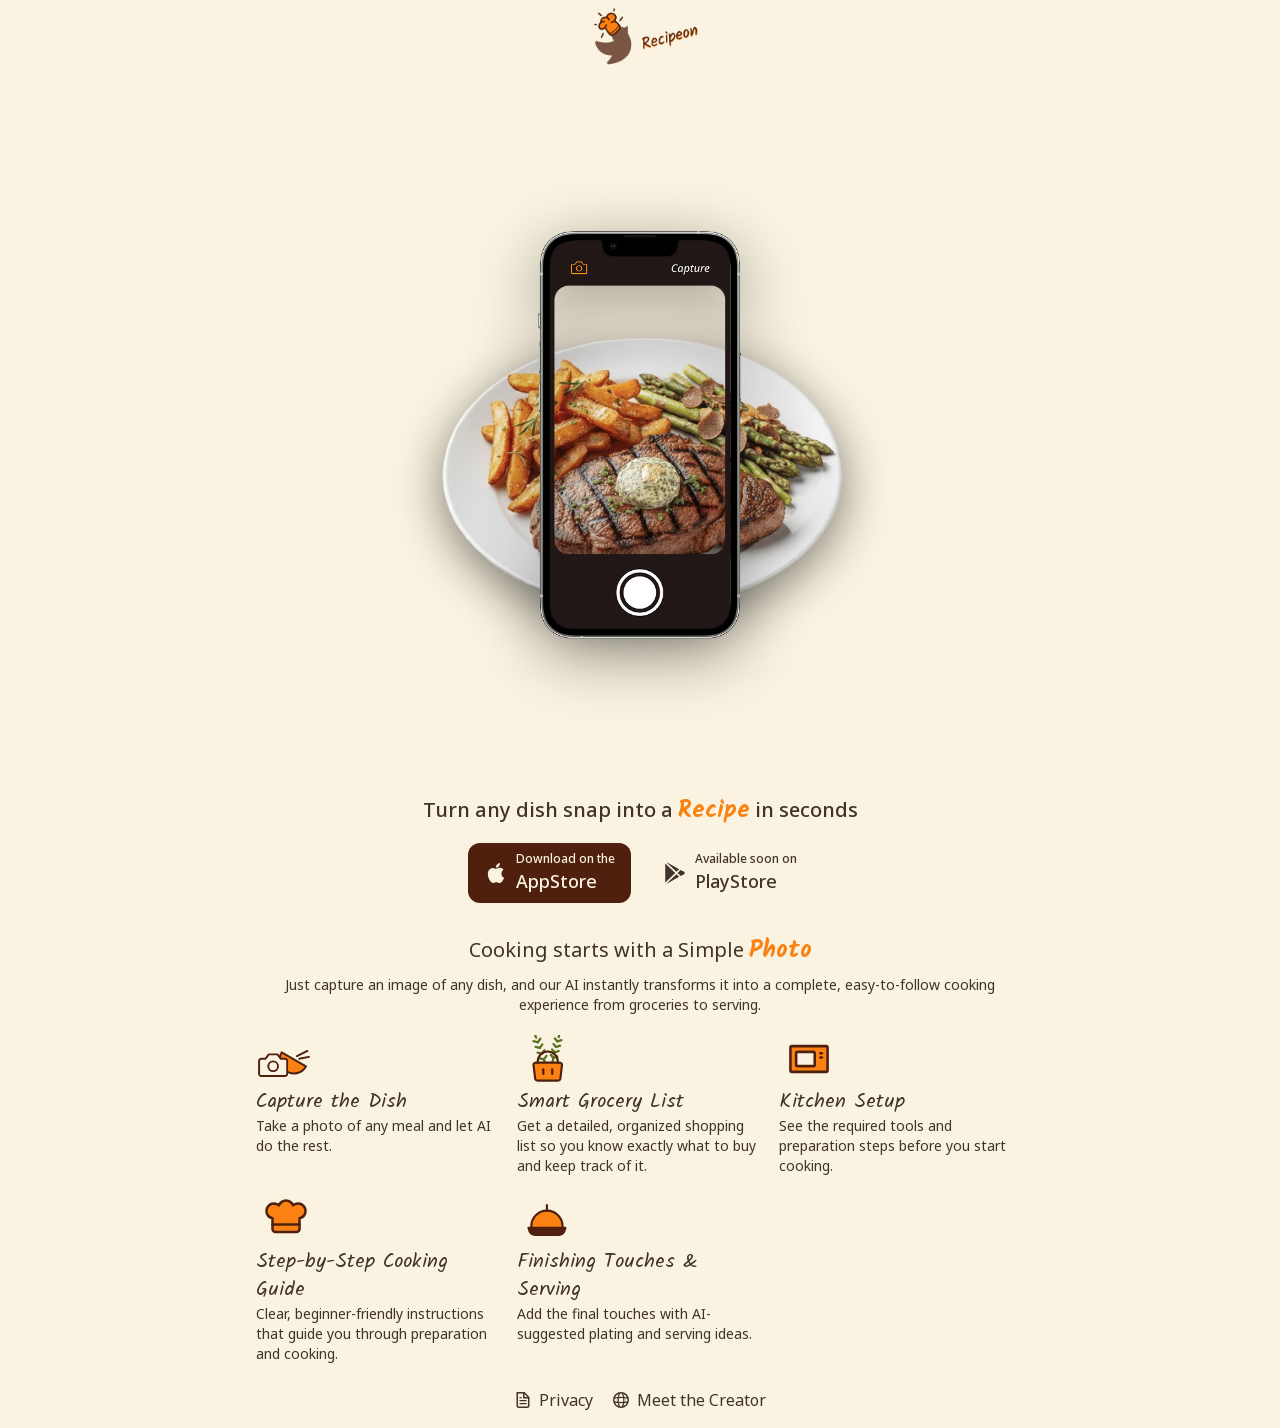
==== index.html @ 3eb9bae9 "base build" ====
<!DOCTYPE html><!--kU7UEc0hv8SmUhs2sI5rR--><html lang="en"><head><meta charSet="utf-8"/><meta name="viewport" content="width=device-width, initial-scale=1"/><link rel="preload" href="/_next/static/media/0fcab32fcfb2da9d-s.p.52f9b6c9.woff2" as="font" crossorigin="" type="font/woff2"/><link rel="preload" href="/_next/static/media/970c428219233a3d-s.p.feb96725.woff2" as="font" crossorigin="" type="font/woff2"/><link rel="preload" href="/_next/static/media/dc6d2a64e9dbf3bc-s.p.4b9eb7a1.woff2" as="font" crossorigin="" type="font/woff2"/><link rel="preload" as="image" href="/dish.png"/><link rel="preload" as="image" href="/iphone-camera-mask.png"/><link rel="stylesheet" href="/_next/static/chunks/1b26d4c869b1d184.css" data-precedence="next"/><link rel="preload" as="script" fetchPriority="low" href="/_next/static/chunks/8b82e90a26500bd4.js"/><script src="/_next/static/chunks/e55dfe44d53dc023.js" async=""></script><script src="/_next/static/chunks/aeaa68aa164e5cad.js" async=""></script><script src="/_next/static/chunks/turbopack-5fa40a3d3fc1ce3f.js" async=""></script><script src="/_next/static/chunks/9a04c90e4db7f0f3.js" async=""></script><script src="/_next/static/chunks/791db80c22f92579.js" async=""></script><meta name="next-size-adjust" content=""/><title>Recipeon</title><meta name="description" content="Turn any dish snap into a Recipe in seconds"/><link rel="icon" href="/favicon.ico?favicon.5d2766f2.ico" sizes="48x48" type="image/x-icon"/><script src="/_next/static/chunks/a6dad97d9634a72d.js" noModule=""></script></head><body class="noto_sans_1e53c0fe-module__L9fj5a__variable kalam_8b2fcfcd-module__Y-NMuG__variable antialiased"><div hidden=""><!--$--><!--/$--></div><div class="font-sans"><main class="page-container"><div class="flex justify-center"><a href="/" class="black  bg-[url(&#x27;/logo-light.png&#x27;)] dark:bg-[url(&#x27;/logo-dark.png&#x27;)]  bg-contain bg-no-repeat bg-center decoration-0  w-[199px] h-[125px] md:w-[120px] md:h-[75px] no-underline text-inherit hover:no-underline focus:outline-none"></a></div><div style="width:100%;height:80vh;display:flex;justify-content:center;align-items:center;overflow:hidden;position:relative"><div style="position:relative;width:100%;height:100%;max-width:800px"><div style="position:absolute;inset:0;display:flex;align-items:center;justify-content:center;transform:translateX(0px) translateY(0px);will-change:transform"><img src="/dish.png" alt="Dish" style="width:clamp(260px, 55%, 460px);object-fit:contain;user-select:none;pointer-events:none;filter:drop-shadow(0 12px 24px rgba(0,0,0,0.5))"/></div><div style="position:absolute;inset:0;display:flex;align-items:center;justify-content:center;transform:translateX(0px)
              translateY(0px)
              rotateX(0deg)
              rotateY(0deg);perspective:900px;will-change:transform"><img src="/iphone-camera-mask.png" alt="Phone" style="width:clamp(200px, 28%, 240px);object-fit:contain;user-select:none;pointer-events:none;filter:drop-shadow(0 16px 32px rgba(0,0,0,0.4))"/></div></div></div><div class="flex justify-center text-xl font-medium text-center"><span>Turn any dish snap into a<!-- --> <span class="text-orange font-kalam text-2xl font-semibold">Recipe</span> <!-- -->in seconds</span></div><div class="flex justify-center gap-4 py-4"><a href="https://apps.apple.com/us/app/id6758583650" target="_blank" class="btn-app rounded-xl flex items-center gap-2 px-4 py-2 decoration-0"><svg xmlns="http://www.w3.org/2000/svg" fill="currentColor" width="24px" height="24px" viewBox="0 0 24 24"><path d="M18.71 19.5C17.88 20.74 17 21.95 15.66 21.97C14.32 22 13.89 21.18 12.37 21.18C10.84 21.18 10.37 21.95 9.09997 22C7.78997 22.05 6.79997 20.68 5.95997 19.47C4.24997 17 2.93997 12.45 4.69997 9.39C5.56997 7.87 7.12997 6.91 8.81997 6.88C10.1 6.86 11.32 7.75 12.11 7.75C12.89 7.75 14.37 6.68 15.92 6.84C16.57 6.87 18.39 7.1 19.56 8.82C19.47 8.88 17.39 10.1 17.41 12.63C17.44 15.65 20.06 16.66 20.09 16.67C20.06 16.74 19.67 18.11 18.71 19.5ZM13 3.5C13.73 2.67 14.94 2.04 15.94 2C16.07 3.17 15.6 4.35 14.9 5.19C14.21 6.04 13.07 6.7 11.95 6.61C11.8 5.46 12.36 4.26 13 3.5Z"></path></svg><div><div class="text-xs font-medium">Download on the</div><div class="text-lg font-medium">AppStore</div></div></a><div class="rounded-xl flex items-center gap-2 px-4 py-2"><svg xmlns="http://www.w3.org/2000/svg" fill="currentColor" width="24px" height="24px" viewBox="0 0 24 24" version="1.1"><g id="surface1"><path d="M 2.25 2.789062 L 2.25 21.210938 C 2.25 21.292969 2.300781 21.367188 2.375 21.398438 C 2.449219 21.429688 2.539062 21.410156 2.59375 21.355469 L 12.1875 12 L 2.59375 2.644531 C 2.539062 2.585938 2.449219 2.570312 2.375 2.601562 C 2.300781 2.632812 2.25 2.707031 2.25 2.789062 Z M 2.25 2.789062 "></path><path d="M 16.210938 8.15625 L 4.183594 1.53125 L 4.175781 1.527344 C 3.96875 1.414062 3.769531 1.695312 3.941406 1.855469 L 13.367188 10.871094 Z M 16.210938 8.15625 "></path><path d="M 3.941406 22.144531 C 3.769531 22.304688 3.96875 22.585938 4.175781 22.472656 L 4.183594 22.46875 L 16.210938 15.84375 L 13.367188 13.128906 Z M 3.941406 22.144531 "></path><path d="M 21.066406 10.828125 L 17.707031 8.976562 L 14.546875 12 L 17.707031 15.019531 L 21.066406 13.171875 C 21.976562 12.667969 21.976562 11.332031 21.066406 10.828125 Z M 21.066406 10.828125 "></path></g></svg><div><div class="text-xs font-medium">Available soon on</div><div class="text-lg font-medium">PlayStore</div></div></div></div><div class="py-4 text-center"><div class="text-xl pb-2">Cooking starts with a Simple<!-- --> <span class="text-orange font-kalam text-2xl font-semibold">Photo</span></div><div class="text-sm">Just capture an image of any dish, and our AI instantly transforms it into a complete, easy-to-follow cooking experience from groceries to serving.</div></div><div class="grid grid-cols-1 md:grid-cols-3 gap-4"><div><div style="height:56.6px;min-width:60px" class="w-fit flex justify-center items-center rounded"><svg width="56.6" height="77" viewBox="0 0 231 170" fill="none" xmlns="http://www.w3.org/2000/svg"><g clip-path="url(#clip0_2645_85)"><path d="M117.563 134.16C130.747 141.772 146.416 143.835 161.121 139.895C175.827 135.954 188.365 126.334 195.977 113.149L96.5518 55.7461C88.9396 68.9307 86.8769 84.5991 90.8172 99.3046C92.7682 106.586 96.1343 113.412 100.723 119.392C105.312 125.373 111.034 130.391 117.563 134.16V134.16Z" fill="#FA8112" stroke="#4F200D" stroke-width="8" stroke-linecap="round" stroke-linejoin="round"></path><path d="M158.92 71.3577L201.734 50.1883" stroke="#4F200D" stroke-width="8" stroke-linecap="round" stroke-linejoin="round"></path><path d="M168.184 81.8075L208.199 74.3179" stroke="#4F200D" stroke-width="8" stroke-linecap="round" stroke-linejoin="round"></path></g><g clip-path="url(#clip1_2645_85)"><path d="M119.222 90.521C119.222 88.1789 118.292 85.9326 116.635 84.2764C114.979 82.6202 112.733 81.6898 110.391 81.6898H92.7284L79.4815 64.0273H44.1566L30.9097 81.6898H13.2472C10.9051 81.6898 8.6588 82.6202 7.00262 84.2764C5.34645 85.9326 4.41602 88.1789 4.41602 90.521V143.508C4.41602 145.851 5.34645 148.097 7.00262 149.753C8.6588 151.409 10.9051 152.34 13.2472 152.34H110.391C112.733 152.34 114.979 151.409 116.635 149.753C118.292 148.097 119.222 145.851 119.222 143.508V90.521Z" fill="#FAF3E1" stroke="#4F200D" stroke-width="8" stroke-linecap="round" stroke-linejoin="round"></path><path d="M61.8195 132.471C72.7935 132.471 81.6898 123.575 81.6898 112.601C81.6898 101.627 72.7935 92.7305 61.8195 92.7305C50.8454 92.7305 41.9492 101.627 41.9492 112.601C41.9492 123.575 50.8454 132.471 61.8195 132.471Z" stroke="#4F200D" stroke-width="8" stroke-linecap="round" stroke-linejoin="round"></path></g><defs><clipPath id="clip0_2645_85"><rect width="123.637" height="123.637" fill="white" transform="translate(123.637) rotate(30)"></rect></clipPath><clipPath id="clip1_2645_85"><rect width="123.637" height="123.637" fill="white" transform="translate(0 46.3633)"></rect></clipPath></defs></svg></div><div class="text-xl font-kalam font-medium">Capture the Dish</div><div class="text-sm">Take a photo of any meal and let AI do the rest.</div></div><div><div style="height:56.6px;min-width:60px" class="w-fit flex justify-center items-center rounded"><svg width="48" height="48" viewBox="0 0 180 180" fill="none" xmlns="http://www.w3.org/2000/svg"><g clip-path="url(#clip0_2645_96)"><path d="M78.2949 91.1797L85.9161 112.501" stroke="#597220" stroke-width="8.5" stroke-linecap="round" stroke-linejoin="round"></path><path d="M46.0879 1.54297L49.1727 10.0715" stroke="#597220" stroke-width="8.5" stroke-linecap="round" stroke-linejoin="round"></path><path d="M78.2858 91.1826L62.4082 87.2812" stroke="#597220" stroke-width="8.5" stroke-linecap="round" stroke-linejoin="round"></path><path d="M78.2949 91.1791L88.0029 78.0234" stroke="#597220" stroke-width="8.5" stroke-linecap="round" stroke-linejoin="round"></path><path d="M70.5787 69.8593L54.7012 65.8672" stroke="#597220" stroke-width="8.5" stroke-linecap="round" stroke-linejoin="round"></path><path d="M70.5879 69.8627L80.3866 56.707" stroke="#597220" stroke-width="8.5" stroke-linecap="round" stroke-linejoin="round"></path><path d="M62.9606 48.4482L47.083 44.5469" stroke="#597220" stroke-width="8.5" stroke-linecap="round" stroke-linejoin="round"></path><path d="M62.957 48.4556L72.665 35.3906" stroke="#597220" stroke-width="8.5" stroke-linecap="round" stroke-linejoin="round"></path><path d="M55.2535 27.124L39.376 23.2227" stroke="#597220" stroke-width="8.5" stroke-linecap="round" stroke-linejoin="round"></path><path d="M55.25 27.1283L65.0487 13.9727" stroke="#597220" stroke-width="8.5" stroke-linecap="round" stroke-linejoin="round"></path><path d="M114.419 85.7422L109.338 106.156" stroke="#597220" stroke-width="8.5" stroke-linecap="round" stroke-linejoin="round"></path><path d="M135.643 0L133.646 8.1656" stroke="#597220" stroke-width="8.5" stroke-linecap="round" stroke-linejoin="round"></path><path d="M114.41 85.7387L104.157 74.4883" stroke="#597220" stroke-width="8.5" stroke-linecap="round" stroke-linejoin="round"></path><path d="M114.417 85.7371L128.661 80.6562" stroke="#597220" stroke-width="8.5" stroke-linecap="round" stroke-linejoin="round"></path><path d="M119.411 65.3207L109.249 54.0703" stroke="#597220" stroke-width="8.5" stroke-linecap="round" stroke-linejoin="round"></path><path d="M119.394 65.3239L133.729 60.1523" stroke="#597220" stroke-width="8.5" stroke-linecap="round" stroke-linejoin="round"></path><path d="M124.476 44.9105L114.314 33.6602" stroke="#597220" stroke-width="8.5" stroke-linecap="round" stroke-linejoin="round"></path><path d="M124.484 44.9059L138.82 39.7344" stroke="#597220" stroke-width="8.5" stroke-linecap="round" stroke-linejoin="round"></path><path d="M129.555 24.4965L119.394 13.2461" stroke="#597220" stroke-width="8.5" stroke-linecap="round" stroke-linejoin="round"></path><path d="M129.576 24.4958L143.911 19.3242" stroke="#597220" stroke-width="8.5" stroke-linecap="round" stroke-linejoin="round"></path><path d="M146.188 113.235C146.331 112.064 146.226 110.875 145.879 109.748C145.532 108.62 144.951 107.577 144.174 106.689C143.387 105.794 142.419 105.077 141.334 104.585C140.249 104.093 139.071 103.837 137.879 103.836H47.7456C46.554 103.837 45.3764 104.093 44.2911 104.585C43.2059 105.077 42.2378 105.794 41.4513 106.689C40.6742 107.577 40.0932 108.62 39.7461 109.748C39.3991 110.875 39.2938 112.064 39.4372 113.235L45.7314 163.589C45.9788 165.636 46.9711 167.521 48.519 168.883C50.0668 170.245 52.062 170.989 54.1238 170.975H131.669C133.731 170.989 135.726 170.245 137.274 168.883C138.822 167.521 139.814 165.636 140.061 163.589L146.188 113.235Z" fill="#FA8112" stroke="#4F200D" stroke-width="8" stroke-linecap="round" stroke-linejoin="round"></path><path d="M55.041 103.837V99.6405C55.041 89.6244 59.0199 80.0186 66.1023 72.9362C73.1847 65.8538 82.7905 61.875 92.8066 61.875C102.823 61.875 112.428 65.8538 119.511 72.9362C126.593 80.0186 130.572 89.6244 130.572 99.6405V103.837" stroke="#4F200D" stroke-width="8" stroke-linecap="round" stroke-linejoin="round"></path><path d="M76.0293 129.016V145.8" stroke="#4F200D" stroke-width="8.5" stroke-linecap="round" stroke-linejoin="round"></path><path d="M109.595 129.016V145.8" stroke="#4F200D" stroke-width="8.5" stroke-linecap="round" stroke-linejoin="round"></path></g><defs><clipPath id="clip0_2645_96"><rect width="180" height="180" fill="white"></rect></clipPath></defs></svg></div><div class="text-xl font-kalam font-medium">Smart Grocery List</div><div class="text-sm">Get a detailed, organized shopping list so you know exactly what to buy and keep track of it.</div></div><div><div style="height:56.6px;min-width:60px" class="w-fit flex justify-center items-center rounded"><svg width="40" height="40" viewBox="0 0 125 125" fill="none" xmlns="http://www.w3.org/2000/svg"><g clip-path="url(#clip0_2645_126)"><path d="M116.071 22.3203H8.92815C6.4626 22.3203 4.46387 24.319 4.46387 26.7846V98.2132C4.46387 100.679 6.4626 102.677 8.92815 102.677H116.071C118.537 102.677 120.535 100.679 120.535 98.2132V26.7846C120.535 24.319 118.537 22.3203 116.071 22.3203Z" fill="#FA8112" stroke="#4F200D" stroke-width="8" stroke-linecap="round" stroke-linejoin="round"></path><path d="M75.8927 40.1797H26.7856C24.32 40.1797 22.3213 42.1784 22.3213 44.644V80.3583C22.3213 82.8238 24.32 84.8225 26.7856 84.8225H75.8927C78.3583 84.8225 80.357 82.8238 80.357 80.3583V44.644C80.357 42.1784 78.3583 40.1797 75.8927 40.1797Z" fill="#FAF3E1" stroke="#4F200D" stroke-width="8" stroke-linecap="round" stroke-linejoin="round"></path><path d="M98.2139 44.6445H102.678" stroke="#4F200D" stroke-width="8" stroke-linecap="round" stroke-linejoin="round"></path><path d="M98.2139 58.0352H102.678" stroke="#4F200D" stroke-width="8" stroke-linecap="round" stroke-linejoin="round"></path></g><defs><clipPath id="clip0_2645_126"><rect width="125" height="125" fill="white"></rect></clipPath></defs></svg></div><div class="text-xl font-kalam font-medium">Kitchen Setup</div><div class="text-sm">See the required tools and preparation steps before you start cooking.</div></div><div><div style="height:56.6px;min-width:60px" class="w-fit flex justify-center items-center rounded"><svg width="42" height="42" viewBox="0 0 132 132" fill="none" xmlns="http://www.w3.org/2000/svg"><path d="M126.626 32.0583C125.667 28.1042 123.697 24.4671 120.909 21.5038C118.12 18.5404 114.61 16.3525 110.722 15.1546C106.833 13.9567 102.7 13.7899 98.728 14.6706C94.7557 15.5513 91.0805 17.4493 88.0627 20.1783C86.4155 15.6499 83.4147 11.738 79.4677 8.97366C75.5206 6.20936 70.8186 4.72656 65.9998 4.72656C61.1811 4.72656 56.4791 6.20936 52.532 8.97366C48.585 11.738 45.5842 15.6499 43.937 20.1783C40.9192 17.4493 37.244 15.5513 33.2717 14.6706C29.2994 13.7899 25.1664 13.9567 21.278 15.1546C17.3896 16.3525 13.8792 18.5404 11.0912 21.5038C8.30308 24.4671 6.33302 28.1042 5.37413 32.0583C4.62497 35.1441 4.50445 38.349 5.01976 41.4823C5.53506 44.6155 6.67565 47.6131 8.37358 50.2964C10.0715 52.9796 12.2921 55.2938 14.903 57.1009C17.514 58.9081 20.4619 60.1714 23.5713 60.8155V94.2869C23.5713 96.7875 24.5646 99.1857 26.3328 100.954C28.101 102.722 30.4992 103.715 32.9998 103.715H98.9998C101.5 103.715 103.899 102.722 105.667 100.954C107.435 99.1857 108.428 96.7875 108.428 94.2869V60.8155C111.538 60.1714 114.486 58.9081 117.097 57.1009C119.708 55.2938 121.928 52.9796 123.626 50.2964C125.324 47.6131 126.465 44.6155 126.98 41.4823C127.495 38.349 127.375 35.1441 126.626 32.0583V32.0583Z" fill="#FA8112" stroke="#4F200D" stroke-width="8" stroke-linecap="round" stroke-linejoin="round"></path><path d="M23.5713 80.1445H108.428" stroke="#4F200D" stroke-width="8" stroke-linecap="round" stroke-linejoin="round"></path></svg></div><div class="text-xl font-kalam font-medium">Step-by-Step Cooking Guide</div><div class="text-sm">Clear, beginner-friendly instructions that guide you through preparation and cooking.</div></div><div><div style="height:56.6px;min-width:60px" class="w-fit flex justify-center items-center rounded"><svg width="40" height="40" viewBox="0 0 150 150" fill="none" xmlns="http://www.w3.org/2000/svg"><path d="M133.472 104.11V98.7712C133.472 83.1955 127.285 68.2578 116.271 57.2441C105.257 46.2304 90.3196 40.043 74.7439 40.043C59.1682 40.043 44.2304 46.2304 33.2167 57.2441C22.2031 68.2578 16.0156 83.1955 16.0156 98.7712V104.11" fill="#FA8112"></path><path d="M133.472 104.11V98.7712C133.472 83.1955 127.285 68.2578 116.271 57.2441C105.257 46.2304 90.3196 40.043 74.7439 40.043C59.1682 40.043 44.2304 46.2304 33.2167 57.2441C22.2031 68.2578 16.0156 83.1955 16.0156 98.7712V104.11" stroke="#4F200D" stroke-width="8" stroke-linecap="round" stroke-linejoin="round"></path><path d="M144.15 104.109H5.33789L8.75481 115.535C10.0678 119.951 12.7737 123.824 16.4686 126.576C20.1635 129.328 24.6492 130.811 29.2563 130.804H120.232C124.839 130.811 129.325 129.328 133.019 126.576C136.714 123.824 139.42 119.951 140.733 115.535L144.15 104.109Z" fill="#4F200D" stroke="#4F200D" stroke-width="8" stroke-linecap="round" stroke-linejoin="round"></path><path d="M74.7441 40.0432V18.6875" stroke="#4F200D" stroke-width="8" stroke-linecap="round" stroke-linejoin="round"></path></svg></div><div class="text-xl font-kalam font-medium">Finishing Touches &amp; Serving</div><div class="text-sm">Add the final touches with AI-suggested plating and serving ideas.</div></div></div><div class="flex justify-center gap-4 md:gap-5 pt-6 pb-4"><a class="flex items-center gap-2 hover:underline hover:underline-offset-4" href="/privacy" rel="noopener noreferrer"><svg xmlns="http://www.w3.org/2000/svg" fill="currentColor" width="16" height="16" viewBox="0 0 16 16"><path d="M14.5 13.5V5.41a1 1 0 0 0-.3-.7L9.8.29A1 1 0 0 0 9.08 0H1.5v13.5A2.5 2.5 0 0 0 4 16h8a2.5 2.5 0 0 0 2.5-2.5m-1.5 0v-7H8v-5H3v12a1 1 0 0 0 1 1h8a1 1 0 0 0 1-1M9.5 5V2.12L12.38 5zM5.13 5h-.62v1.25h2.12V5zm-.62 3h7.12v1.25H4.5zm.62 3h-.62v1.25h7.12V11z" clip-rule="evenodd" fill="currentColor" fill-rule="evenodd"></path></svg>Privacy</a><a class="flex items-center gap-2 hover:underline hover:underline-offset-4" href="https://raslan1994.github.io/" target="_blank" rel="noopener noreferrer"><svg xmlns="http://www.w3.org/2000/svg" width="16" height="16" fill="currentColor" viewBox="0 0 16 16"><g clip-path="url(#a)"><path fill-rule="evenodd" clip-rule="evenodd" d="M10.27 14.1a6.5 6.5 0 0 0 3.67-3.45q-1.24.21-2.7.34-.31 1.83-.97 3.1M8 16A8 8 0 1 0 8 0a8 8 0 0 0 0 16m.48-1.52a7 7 0 0 1-.96 0H7.5a4 4 0 0 1-.84-1.32q-.38-.89-.63-2.08a40 40 0 0 0 3.92 0q-.25 1.2-.63 2.08a4 4 0 0 1-.84 1.31zm2.94-4.76q1.66-.15 2.95-.43a7 7 0 0 0 0-2.58q-1.3-.27-2.95-.43a18 18 0 0 1 0 3.44m-1.27-3.54a17 17 0 0 1 0 3.64 39 39 0 0 1-4.3 0 17 17 0 0 1 0-3.64 39 39 0 0 1 4.3 0m1.1-1.17q1.45.13 2.69.34a6.5 6.5 0 0 0-3.67-3.44q.65 1.26.98 3.1M8.48 1.5l.01.02q.41.37.84 1.31.38.89.63 2.08a40 40 0 0 0-3.92 0q.25-1.2.63-2.08a4 4 0 0 1 .85-1.32 7 7 0 0 1 .96 0m-2.75.4a6.5 6.5 0 0 0-3.67 3.44 29 29 0 0 1 2.7-.34q.31-1.83.97-3.1M4.58 6.28q-1.66.16-2.95.43a7 7 0 0 0 0 2.58q1.3.27 2.95.43a18 18 0 0 1 0-3.44m.17 4.71q-1.45-.12-2.69-.34a6.5 6.5 0 0 0 3.67 3.44q-.65-1.27-.98-3.1" fill="currentColor"></path></g><defs><clipPath id="a"><path fill="currentColor" d="M0 0h16v16H0z"></path></clipPath></defs></svg>Meet the Creator</a></div></main></div><!--$--><!--/$--><script src="/_next/static/chunks/8b82e90a26500bd4.js" id="_R_" async=""></script><script>(self.__next_f=self.__next_f||[]).push([0])</script><script>self.__next_f.push([1,"1:\"$Sreact.fragment\"\n2:I[60326,[\"/_next/static/chunks/9a04c90e4db7f0f3.js\"],\"default\"]\n3:I[57573,[\"/_next/static/chunks/9a04c90e4db7f0f3.js\"],\"default\"]\n4:I[87180,[\"/_next/static/chunks/791db80c22f92579.js\"],\"default\"]\nf:I[41384,[],\"default\"]\n:HL[\"/_next/static/chunks/1b26d4c869b1d184.css\",\"style\"]\n:HL[\"/_next/static/media/0fcab32fcfb2da9d-s.p.52f9b6c9.woff2\",\"font\",{\"crossOrigin\":\"\",\"type\":\"font/woff2\"}]\n:HL[\"/_next/static/media/970c428219233a3d-s.p.feb96725.woff2\",\"font\",{\"crossOrigin\":\"\",\"type\":\"font/woff2\"}]\n:HL[\"/_next/static/media/dc6d2a64e9dbf3bc-s.p.4b9eb7a1.woff2\",\"font\",{\"crossOrigin\":\"\",\"type\":\"font/woff2\"}]\n"])</script><script>self.__next_f.push([1,"0:{\"P\":null,\"b\":\"kU7UEc0hv8SmUhs2sI5rR\",\"c\":[\"\",\"\"],\"q\":\"\",\"i\":false,\"f\":[[[\"\",{\"children\":[\"__PAGE__\",{}]},\"$undefined\",\"$undefined\",true],[[\"$\",\"$1\",\"c\",{\"children\":[[[\"$\",\"link\",\"0\",{\"rel\":\"stylesheet\",\"href\":\"/_next/static/chunks/1b26d4c869b1d184.css\",\"precedence\":\"next\",\"crossOrigin\":\"$undefined\",\"nonce\":\"$undefined\"}]],[\"$\",\"html\",null,{\"lang\":\"en\",\"children\":[\"$\",\"body\",null,{\"className\":\"noto_sans_1e53c0fe-module__L9fj5a__variable kalam_8b2fcfcd-module__Y-NMuG__variable antialiased\",\"children\":[\"$\",\"$L2\",null,{\"parallelRouterKey\":\"children\",\"error\":\"$undefined\",\"errorStyles\":\"$undefined\",\"errorScripts\":\"$undefined\",\"template\":[\"$\",\"$L3\",null,{}],\"templateStyles\":\"$undefined\",\"templateScripts\":\"$undefined\",\"notFound\":[[[\"$\",\"title\",null,{\"children\":\"404: This page could not be found.\"}],[\"$\",\"div\",null,{\"style\":{\"fontFamily\":\"system-ui,\\\"Segoe UI\\\",Roboto,Helvetica,Arial,sans-serif,\\\"Apple Color Emoji\\\",\\\"Segoe UI Emoji\\\"\",\"height\":\"100vh\",\"textAlign\":\"center\",\"display\":\"flex\",\"flexDirection\":\"column\",\"alignItems\":\"center\",\"justifyContent\":\"center\"},\"children\":[\"$\",\"div\",null,{\"children\":[[\"$\",\"style\",null,{\"dangerouslySetInnerHTML\":{\"__html\":\"body{color:#000;background:#fff;margin:0}.next-error-h1{border-right:1px solid rgba(0,0,0,.3)}@media (prefers-color-scheme:dark){body{color:#fff;background:#000}.next-error-h1{border-right:1px solid rgba(255,255,255,.3)}}\"}}],[\"$\",\"h1\",null,{\"className\":\"next-error-h1\",\"style\":{\"display\":\"inline-block\",\"margin\":\"0 20px 0 0\",\"padding\":\"0 23px 0 0\",\"fontSize\":24,\"fontWeight\":500,\"verticalAlign\":\"top\",\"lineHeight\":\"49px\"},\"children\":404}],[\"$\",\"div\",null,{\"style\":{\"display\":\"inline-block\"},\"children\":[\"$\",\"h2\",null,{\"style\":{\"fontSize\":14,\"fontWeight\":400,\"lineHeight\":\"49px\",\"margin\":0},\"children\":\"This page could not be found.\"}]}]]}]}]],[]],\"forbidden\":\"$undefined\",\"unauthorized\":\"$undefined\"}]}]}]]}],{\"children\":[[\"$\",\"$1\",\"c\",{\"children\":[[\"$\",\"div\",null,{\"className\":\"font-sans\",\"children\":[\"$\",\"main\",null,{\"className\":\"page-container\",\"children\":[[\"$\",\"div\",null,{\"className\":\"flex justify-center\",\"children\":[\"$\",\"a\",null,{\"href\":\"/\",\"className\":\"black  bg-[url('/logo-light.png')] dark:bg-[url('/logo-dark.png')]  bg-contain bg-no-repeat bg-center decoration-0  w-[199px] h-[125px] md:w-[120px] md:h-[75px] no-underline text-inherit hover:no-underline focus:outline-none\"}]}],[\"$\",\"$L4\",null,{}],[\"$\",\"div\",null,{\"className\":\"flex justify-center text-xl font-medium text-center\",\"children\":[\"$\",\"span\",null,{\"children\":[\"Turn any dish snap into a\",\" \",[\"$\",\"span\",null,{\"className\":\"text-orange font-kalam text-2xl font-semibold\",\"children\":\"Recipe\"}],\" \",\"in seconds\"]}]}],[\"$\",\"div\",null,{\"className\":\"flex justify-center gap-4 py-4\",\"children\":[[\"$\",\"a\",null,{\"href\":\"https://apps.apple.com/us/app/id6758583650\",\"target\":\"_blank\",\"className\":\"btn-app rounded-xl flex items-center gap-2 px-4 py-2 decoration-0\",\"children\":[[\"$\",\"svg\",null,{\"xmlns\":\"http://www.w3.org/2000/svg\",\"fill\":\"currentColor\",\"width\":\"24px\",\"height\":\"24px\",\"viewBox\":\"0 0 24 24\",\"children\":[\"$\",\"path\",null,{\"d\":\"M18.71 19.5C17.88 20.74 17 21.95 15.66 21.97C14.32 22 13.89 21.18 12.37 21.18C10.84 21.18 10.37 21.95 9.09997 22C7.78997 22.05 6.79997 20.68 5.95997 19.47C4.24997 17 2.93997 12.45 4.69997 9.39C5.56997 7.87 7.12997 6.91 8.81997 6.88C10.1 6.86 11.32 7.75 12.11 7.75C12.89 7.75 14.37 6.68 15.92 6.84C16.57 6.87 18.39 7.1 19.56 8.82C19.47 8.88 17.39 10.1 17.41 12.63C17.44 15.65 20.06 16.66 20.09 16.67C20.06 16.74 19.67 18.11 18.71 19.5ZM13 3.5C13.73 2.67 14.94 2.04 15.94 2C16.07 3.17 15.6 4.35 14.9 5.19C14.21 6.04 13.07 6.7 11.95 6.61C11.8 5.46 12.36 4.26 13 3.5Z\"}]}],[\"$\",\"div\",null,{\"children\":[[\"$\",\"div\",null,{\"className\":\"text-xs font-medium\",\"children\":\"Download on the\"}],[\"$\",\"div\",null,{\"className\":\"text-lg font-medium\",\"children\":\"AppStore\"}]]}]]}],[\"$\",\"div\",null,{\"className\":\"rounded-xl flex items-center gap-2 px-4 py-2\",\"children\":[[\"$\",\"svg\",null,{\"xmlns\":\"http://www.w3.org/2000/svg\",\"fill\":\"currentColor\",\"width\":\"24px\",\"height\":\"24px\",\"viewBox\":\"0 0 24 24\",\"version\":\"1.1\",\"children\":[\"$\",\"g\",null,{\"id\":\"surface1\",\"children\":[[\"$\",\"path\",null,{\"d\":\"M 2.25 2.789062 L 2.25 21.210938 C 2.25 21.292969 2.300781 21.367188 2.375 21.398438 C 2.449219 21.429688 2.539062 21.410156 2.59375 21.355469 L 12.1875 12 L 2.59375 2.644531 C 2.539062 2.585938 2.449219 2.570312 2.375 2.601562 C 2.300781 2.632812 2.25 2.707031 2.25 2.789062 Z M 2.25 2.789062 \"}],\"$L5\",\"$L6\",\"$L7\"]}]}],\"$L8\"]}]]}],\"$L9\",\"$La\",\"$Lb\"]}]}],[\"$Lc\"],\"$Ld\"]}],{},null,false,false]},null,false,false],\"$Le\",false]],\"m\":\"$undefined\",\"G\":[\"$f\",[]],\"S\":true}\n"])</script><script>self.__next_f.push([1,"26:I[11157,[\"/_next/static/chunks/9a04c90e4db7f0f3.js\"],\"OutletBoundary\"]\n27:\"$Sreact.suspense\"\n29:I[11157,[\"/_next/static/chunks/9a04c90e4db7f0f3.js\"],\"ViewportBoundary\"]\n2b:I[11157,[\"/_next/static/chunks/9a04c90e4db7f0f3.js\"],\"MetadataBoundary\"]\n5:[\"$\",\"path\",null,{\"d\":\"M 16.210938 8.15625 L 4.183594 1.53125 L 4.175781 1.527344 C 3.96875 1.414062 3.769531 1.695312 3.941406 1.855469 L 13.367188 10.871094 Z M 16.210938 8.15625 \"}]\n6:[\"$\",\"path\",null,{\"d\":\"M 3.941406 22.144531 C 3.769531 22.304688 3.96875 22.585938 4.175781 22.472656 L 4.183594 22.46875 L 16.210938 15.84375 L 13.367188 13.128906 Z M 3.941406 22.144531 \"}]\n7:[\"$\",\"path\",null,{\"d\":\"M 21.066406 10.828125 L 17.707031 8.976562 L 14.546875 12 L 17.707031 15.019531 L 21.066406 13.171875 C 21.976562 12.667969 21.976562 11.332031 21.066406 10.828125 Z M 21.066406 10.828125 \"}]\n8:[\"$\",\"div\",null,{\"children\":[[\"$\",\"div\",null,{\"className\":\"text-xs font-medium\",\"children\":\"Available soon on\"}],[\"$\",\"div\",null,{\"className\":\"text-lg font-medium\",\"children\":\"PlayStore\"}]]}]\n9:[\"$\",\"div\",null,{\"className\":\"py-4 text-center\",\"children\":[[\"$\",\"div\",null,{\"className\":\"text-xl pb-2\",\"children\":[\"Cooking starts with a Simple\",\" \",[\"$\",\"span\",null,{\"className\":\"text-orange font-kalam text-2xl font-semibold\",\"children\":\"Photo\"}]]}],[\"$\",\"div\",null,{\"className\":\"text-sm\",\"children\":\"Just capture an image of any dish, and our AI instantly transforms it into a complete, easy-to-follow cooking experience from groceries to serving.\"}]]}]\n"])</script><script>self.__next_f.push([1,"a:[\"$\",\"div\",null,{\"className\":\"grid grid-cols-1 md:grid-cols-3 gap-4\",\"children\":[[\"$\",\"div\",\"detailed_steps_item_0\",{\"children\":[[\"$\",\"div\",null,{\"style\":{\"height\":56.6,\"minWidth\":60},\"className\":\"w-fit flex justify-center items-center rounded\",\"children\":[\"$\",\"svg\",null,{\"width\":56.6,\"height\":77,\"viewBox\":\"0 0 231 170\",\"fill\":\"none\",\"xmlns\":\"http://www.w3.org/2000/svg\",\"children\":[[\"$\",\"g\",null,{\"clipPath\":\"url(#clip0_2645_85)\",\"children\":[[\"$\",\"path\",null,{\"d\":\"M117.563 134.16C130.747 141.772 146.416 143.835 161.121 139.895C175.827 135.954 188.365 126.334 195.977 113.149L96.5518 55.7461C88.9396 68.9307 86.8769 84.5991 90.8172 99.3046C92.7682 106.586 96.1343 113.412 100.723 119.392C105.312 125.373 111.034 130.391 117.563 134.16V134.16Z\",\"fill\":\"#FA8112\",\"stroke\":\"#4F200D\",\"strokeWidth\":8,\"strokeLinecap\":\"round\",\"strokeLinejoin\":\"round\"}],[\"$\",\"path\",null,{\"d\":\"M158.92 71.3577L201.734 50.1883\",\"stroke\":\"#4F200D\",\"strokeWidth\":8,\"strokeLinecap\":\"round\",\"strokeLinejoin\":\"round\"}],[\"$\",\"path\",null,{\"d\":\"M168.184 81.8075L208.199 74.3179\",\"stroke\":\"#4F200D\",\"strokeWidth\":8,\"strokeLinecap\":\"round\",\"strokeLinejoin\":\"round\"}]]}],[\"$\",\"g\",null,{\"clipPath\":\"url(#clip1_2645_85)\",\"children\":[[\"$\",\"path\",null,{\"d\":\"M119.222 90.521C119.222 88.1789 118.292 85.9326 116.635 84.2764C114.979 82.6202 112.733 81.6898 110.391 81.6898H92.7284L79.4815 64.0273H44.1566L30.9097 81.6898H13.2472C10.9051 81.6898 8.6588 82.6202 7.00262 84.2764C5.34645 85.9326 4.41602 88.1789 4.41602 90.521V143.508C4.41602 145.851 5.34645 148.097 7.00262 149.753C8.6588 151.409 10.9051 152.34 13.2472 152.34H110.391C112.733 152.34 114.979 151.409 116.635 149.753C118.292 148.097 119.222 145.851 119.222 143.508V90.521Z\",\"fill\":\"#FAF3E1\",\"stroke\":\"#4F200D\",\"strokeWidth\":8,\"strokeLinecap\":\"round\",\"strokeLinejoin\":\"round\"}],[\"$\",\"path\",null,{\"d\":\"M61.8195 132.471C72.7935 132.471 81.6898 123.575 81.6898 112.601C81.6898 101.627 72.7935 92.7305 61.8195 92.7305C50.8454 92.7305 41.9492 101.627 41.9492 112.601C41.9492 123.575 50.8454 132.471 61.8195 132.471Z\",\"stroke\":\"#4F200D\",\"strokeWidth\":8,\"strokeLinecap\":\"round\",\"strokeLinejoin\":\"round\"}]]}],[\"$\",\"defs\",null,{\"children\":[[\"$\",\"clipPath\",null,{\"id\":\"clip0_2645_85\",\"children\":[\"$\",\"rect\",null,{\"width\":\"123.637\",\"height\":\"123.637\",\"fill\":\"white\",\"transform\":\"translate(123.637) rotate(30)\"}]}],[\"$\",\"clipPath\",null,{\"id\":\"clip1_2645_85\",\"children\":[\"$\",\"rect\",null,{\"width\":\"123.637\",\"height\":\"123.637\",\"fill\":\"white\",\"transform\":\"translate(0 46.3633)\"}]}]]}]]}]}],[\"$\",\"div\",null,{\"className\":\"text-xl font-kalam font-medium\",\"children\":\"Capture the Dish\"}],[\"$\",\"div\",null,{\"className\":\"text-sm\",\"children\":\"Take a photo of any meal and let AI do the rest.\"}]]}],[\"$\",\"div\",\"detailed_steps_item_1\",{\"children\":[[\"$\",\"div\",null,{\"style\":{\"height\":56.6,\"minWidth\":60},\"className\":\"w-fit flex justify-center items-center rounded\",\"children\":[\"$\",\"svg\",null,{\"width\":48,\"height\":48,\"viewBox\":\"0 0 180 180\",\"fill\":\"none\",\"xmlns\":\"http://www.w3.org/2000/svg\",\"children\":[[\"$\",\"g\",null,{\"clipPath\":\"url(#clip0_2645_96)\",\"children\":[[\"$\",\"path\",null,{\"d\":\"M78.2949 91.1797L85.9161 112.501\",\"stroke\":\"#597220\",\"strokeWidth\":\"8.5\",\"strokeLinecap\":\"round\",\"strokeLinejoin\":\"round\"}],[\"$\",\"path\",null,{\"d\":\"M46.0879 1.54297L49.1727 10.0715\",\"stroke\":\"#597220\",\"strokeWidth\":\"8.5\",\"strokeLinecap\":\"round\",\"strokeLinejoin\":\"round\"}],[\"$\",\"path\",null,{\"d\":\"M78.2858 91.1826L62.4082 87.2812\",\"stroke\":\"#597220\",\"strokeWidth\":\"8.5\",\"strokeLinecap\":\"round\",\"strokeLinejoin\":\"round\"}],[\"$\",\"path\",null,{\"d\":\"M78.2949 91.1791L88.0029 78.0234\",\"stroke\":\"#597220\",\"strokeWidth\":\"8.5\",\"strokeLinecap\":\"round\",\"strokeLinejoin\":\"round\"}],[\"$\",\"path\",null,{\"d\":\"M70.5787 69.8593L54.7012 65.8672\",\"stroke\":\"#597220\",\"strokeWidth\":\"8.5\",\"strokeLinecap\":\"round\",\"strokeLinejoin\":\"round\"}],[\"$\",\"path\",null,{\"d\":\"M70.5879 69.8627L80.3866 56.707\",\"stroke\":\"#597220\",\"strokeWidth\":\"8.5\",\"strokeLinecap\":\"round\",\"strokeLinejoin\":\"round\"}],[\"$\",\"path\",null,{\"d\":\"M62.9606 48.4482L47.083 44.5469\",\"stroke\":\"#597220\",\"strokeWidth\":\"8.5\",\"strokeLinecap\":\"round\",\"strokeLinejoin\":\"round\"}],[\"$\",\"path\",null,{\"d\":\"M62.957 48.4556L72.665 35.3906\",\"stroke\":\"#597220\",\"strokeWidth\":\"8.5\",\"strokeLinecap\":\"round\",\"strokeLinejoin\":\"round\"}],\"$L10\",\"$L11\",\"$L12\",\"$L13\",\"$L14\",\"$L15\",\"$L16\",\"$L17\",\"$L18\",\"$L19\",\"$L1a\",\"$L1b\",\"$L1c\",\"$L1d\",\"$L1e\",\"$L1f\"]}],\"$L20\"]}]}],\"$L21\",\"$L22\"]}],\"$L23\",\"$L24\",\"$L25\"]}]\n"])</script><script>self.__next_f.push([1,"b:[\"$\",\"div\",null,{\"className\":\"flex justify-center gap-4 md:gap-5 pt-6 pb-4\",\"children\":[[\"$\",\"a\",null,{\"className\":\"flex items-center gap-2 hover:underline hover:underline-offset-4\",\"href\":\"/privacy\",\"rel\":\"noopener noreferrer\",\"children\":[[\"$\",\"svg\",null,{\"xmlns\":\"http://www.w3.org/2000/svg\",\"fill\":\"currentColor\",\"width\":16,\"height\":16,\"viewBox\":\"0 0 16 16\",\"children\":[\"$\",\"path\",null,{\"d\":\"M14.5 13.5V5.41a1 1 0 0 0-.3-.7L9.8.29A1 1 0 0 0 9.08 0H1.5v13.5A2.5 2.5 0 0 0 4 16h8a2.5 2.5 0 0 0 2.5-2.5m-1.5 0v-7H8v-5H3v12a1 1 0 0 0 1 1h8a1 1 0 0 0 1-1M9.5 5V2.12L12.38 5zM5.13 5h-.62v1.25h2.12V5zm-.62 3h7.12v1.25H4.5zm.62 3h-.62v1.25h7.12V11z\",\"clipRule\":\"evenodd\",\"fill\":\"currentColor\",\"fillRule\":\"evenodd\"}]}],\"Privacy\"]}],[\"$\",\"a\",null,{\"className\":\"flex items-center gap-2 hover:underline hover:underline-offset-4\",\"href\":\"https://raslan1994.github.io/\",\"target\":\"_blank\",\"rel\":\"noopener noreferrer\",\"children\":[[\"$\",\"svg\",null,{\"xmlns\":\"http://www.w3.org/2000/svg\",\"width\":16,\"height\":16,\"fill\":\"currentColor\",\"viewBox\":\"0 0 16 16\",\"children\":[[\"$\",\"g\",null,{\"clipPath\":\"url(#a)\",\"children\":[\"$\",\"path\",null,{\"fillRule\":\"evenodd\",\"clipRule\":\"evenodd\",\"d\":\"M10.27 14.1a6.5 6.5 0 0 0 3.67-3.45q-1.24.21-2.7.34-.31 1.83-.97 3.1M8 16A8 8 0 1 0 8 0a8 8 0 0 0 0 16m.48-1.52a7 7 0 0 1-.96 0H7.5a4 4 0 0 1-.84-1.32q-.38-.89-.63-2.08a40 40 0 0 0 3.92 0q-.25 1.2-.63 2.08a4 4 0 0 1-.84 1.31zm2.94-4.76q1.66-.15 2.95-.43a7 7 0 0 0 0-2.58q-1.3-.27-2.95-.43a18 18 0 0 1 0 3.44m-1.27-3.54a17 17 0 0 1 0 3.64 39 39 0 0 1-4.3 0 17 17 0 0 1 0-3.64 39 39 0 0 1 4.3 0m1.1-1.17q1.45.13 2.69.34a6.5 6.5 0 0 0-3.67-3.44q.65 1.26.98 3.1M8.48 1.5l.01.02q.41.37.84 1.31.38.89.63 2.08a40 40 0 0 0-3.92 0q.25-1.2.63-2.08a4 4 0 0 1 .85-1.32 7 7 0 0 1 .96 0m-2.75.4a6.5 6.5 0 0 0-3.67 3.44 29 29 0 0 1 2.7-.34q.31-1.83.97-3.1M4.58 6.28q-1.66.16-2.95.43a7 7 0 0 0 0 2.58q1.3.27 2.95.43a18 18 0 0 1 0-3.44m.17 4.71q-1.45-.12-2.69-.34a6.5 6.5 0 0 0 3.67 3.44q-.65-1.27-.98-3.1\",\"fill\":\"currentColor\"}]}],[\"$\",\"defs\",null,{\"children\":[\"$\",\"clipPath\",null,{\"id\":\"a\",\"children\":[\"$\",\"path\",null,{\"fill\":\"currentColor\",\"d\":\"M0 0h16v16H0z\"}]}]}]]}],\"Meet the Creator\"]}]]}]\n"])</script><script>self.__next_f.push([1,"c:[\"$\",\"script\",\"script-0\",{\"src\":\"/_next/static/chunks/791db80c22f92579.js\",\"async\":true,\"nonce\":\"$undefined\"}]\nd:[\"$\",\"$L26\",null,{\"children\":[\"$\",\"$27\",null,{\"name\":\"Next.MetadataOutlet\",\"children\":\"$@28\"}]}]\ne:[\"$\",\"$1\",\"h\",{\"children\":[null,[\"$\",\"$L29\",null,{\"children\":\"$L2a\"}],[\"$\",\"div\",null,{\"hidden\":true,\"children\":[\"$\",\"$L2b\",null,{\"children\":[\"$\",\"$27\",null,{\"name\":\"Next.Metadata\",\"children\":\"$L2c\"}]}]}],[\"$\",\"meta\",null,{\"name\":\"next-size-adjust\",\"content\":\"\"}]]}]\n"])</script><script>self.__next_f.push([1,"10:[\"$\",\"path\",null,{\"d\":\"M55.2535 27.124L39.376 23.2227\",\"stroke\":\"#597220\",\"strokeWidth\":\"8.5\",\"strokeLinecap\":\"round\",\"strokeLinejoin\":\"round\"}]\n11:[\"$\",\"path\",null,{\"d\":\"M55.25 27.1283L65.0487 13.9727\",\"stroke\":\"#597220\",\"strokeWidth\":\"8.5\",\"strokeLinecap\":\"round\",\"strokeLinejoin\":\"round\"}]\n12:[\"$\",\"path\",null,{\"d\":\"M114.419 85.7422L109.338 106.156\",\"stroke\":\"#597220\",\"strokeWidth\":\"8.5\",\"strokeLinecap\":\"round\",\"strokeLinejoin\":\"round\"}]\n13:[\"$\",\"path\",null,{\"d\":\"M135.643 0L133.646 8.1656\",\"stroke\":\"#597220\",\"strokeWidth\":\"8.5\",\"strokeLinecap\":\"round\",\"strokeLinejoin\":\"round\"}]\n14:[\"$\",\"path\",null,{\"d\":\"M114.41 85.7387L104.157 74.4883\",\"stroke\":\"#597220\",\"strokeWidth\":\"8.5\",\"strokeLinecap\":\"round\",\"strokeLinejoin\":\"round\"}]\n15:[\"$\",\"path\",null,{\"d\":\"M114.417 85.7371L128.661 80.6562\",\"stroke\":\"#597220\",\"strokeWidth\":\"8.5\",\"strokeLinecap\":\"round\",\"strokeLinejoin\":\"round\"}]\n16:[\"$\",\"path\",null,{\"d\":\"M119.411 65.3207L109.249 54.0703\",\"stroke\":\"#597220\",\"strokeWidth\":\"8.5\",\"strokeLinecap\":\"round\",\"strokeLinejoin\":\"round\"}]\n17:[\"$\",\"path\",null,{\"d\":\"M119.394 65.3239L133.729 60.1523\",\"stroke\":\"#597220\",\"strokeWidth\":\"8.5\",\"strokeLinecap\":\"round\",\"strokeLinejoin\":\"round\"}]\n18:[\"$\",\"path\",null,{\"d\":\"M124.476 44.9105L114.314 33.6602\",\"stroke\":\"#597220\",\"strokeWidth\":\"8.5\",\"strokeLinecap\":\"round\",\"strokeLinejoin\":\"round\"}]\n19:[\"$\",\"path\",null,{\"d\":\"M124.484 44.9059L138.82 39.7344\",\"stroke\":\"#597220\",\"strokeWidth\":\"8.5\",\"strokeLinecap\":\"round\",\"strokeLinejoin\":\"round\"}]\n1a:[\"$\",\"path\",null,{\"d\":\"M129.555 24.4965L119.394 13.2461\",\"stroke\":\"#597220\",\"strokeWidth\":\"8.5\",\"strokeLinecap\":\"round\",\"strokeLinejoin\":\"round\"}]\n1b:[\"$\",\"path\",null,{\"d\":\"M129.576 24.4958L143.911 19.3242\",\"stroke\":\"#597220\",\"strokeWidth\":\"8.5\",\"strokeLinecap\":\"round\",\"strokeLinejoin\":\"round\"}]\n1c:[\"$\",\"path\",null,{\"d\":\"M146.188 113.235C146.331 112.064 146.226 110.875 145.879 109.748C145.532 108.62 144.951 107.577 144.174 106.689C143.387 105.794 142.419 105.077 141.334 104.585C140.249 104.093 139.071 103.837 137.879 103.836H47.7456C46.554 103.837 45.3764 104.093 44.2911 104.585C43.2059 105.077 42.2378 105.794 41.4513 106.689C40.6742 107.577 40.0932 108.62 39.7461 109.748C39.3991 110.875 39.2938 112.064 39.4372 113.235L45.7314 163.589C45.9788 165.636 46.9711 167.521 48.519 168.883C50.0668 170.245 52.062 170.989 54.1238 170.975H131.669C133.731 170.989 135.726 170.245 137.274 168.883C138.822 167.521 139.814 165.636 140.061 163.589L146.188 113.235Z\",\"fill\":\"#FA8112\",\"stroke\":\"#4F200D\",\"strokeWidth\":\"8\",\"strokeLinecap\":\"round\",\"strokeLinejoin\":\"round\"}]\n1d:[\"$\",\"path\",null,{\"d\":\"M55.041 103.837V99.6405C55.041 89.6244 59.0199 80.0186 66.1023 72.9362C73.1847 65.8538 82.7905 61.875 92.8066 61.875C102.823 61.875 112.428 65.8538 119.511 72.9362C126.593 80.0186 130.572 89.6244 130.572 99.6405V103.837\",\"stroke\":\"#4F200D\",\"strokeWidth\":\"8\",\"strokeLinecap\":\"round\",\"strokeLinejoin\":\"round\"}]\n1e:[\"$\",\"path\",null,{\"d\":\"M76.0293 129.016V145.8\",\"stroke\":\"#4F200D\",\"strokeWidth\":\"8.5\",\"strokeLinecap\":\"round\",\"strokeLinejoin\":\"round\"}]\n1f:[\"$\",\"path\",null,{\"d\":\"M109.595 129.016V145.8\",\"stroke\":\"#4F200D\",\"strokeWidth\":\"8.5\",\"strokeLinecap\":\"round\",\"strokeLinejoin\":\"round\"}]\n20:[\"$\",\"defs\",null,{\"children\":[\"$\",\"clipPath\",null,{\"id\":\"clip0_2645_96\",\"children\":[\"$\",\"rect\",null,{\"width\":\"180\",\"height\":\"180\",\"fill\":\"white\"}]}]}]\n21:[\"$\",\"div\",null,{\"className\":\"text-xl font-kalam font-medium\",\"children\":\"Smart Grocery List\"}]\n22:[\"$\",\"div\",null,{\"className\":\"text-sm\",\"children\":\"Get a detailed, organized shopping list so you know exactly what to buy and keep track of it.\"}]\n"])</script><script>self.__next_f.push([1,"23:[\"$\",\"div\",\"detailed_steps_item_2\",{\"children\":[[\"$\",\"div\",null,{\"style\":{\"height\":56.6,\"minWidth\":60},\"className\":\"w-fit flex justify-center items-center rounded\",\"children\":[\"$\",\"svg\",null,{\"width\":40,\"height\":40,\"viewBox\":\"0 0 125 125\",\"fill\":\"none\",\"xmlns\":\"http://www.w3.org/2000/svg\",\"children\":[[\"$\",\"g\",null,{\"clipPath\":\"url(#clip0_2645_126)\",\"children\":[[\"$\",\"path\",null,{\"d\":\"M116.071 22.3203H8.92815C6.4626 22.3203 4.46387 24.319 4.46387 26.7846V98.2132C4.46387 100.679 6.4626 102.677 8.92815 102.677H116.071C118.537 102.677 120.535 100.679 120.535 98.2132V26.7846C120.535 24.319 118.537 22.3203 116.071 22.3203Z\",\"fill\":\"#FA8112\",\"stroke\":\"#4F200D\",\"strokeWidth\":\"8\",\"strokeLinecap\":\"round\",\"strokeLinejoin\":\"round\"}],[\"$\",\"path\",null,{\"d\":\"M75.8927 40.1797H26.7856C24.32 40.1797 22.3213 42.1784 22.3213 44.644V80.3583C22.3213 82.8238 24.32 84.8225 26.7856 84.8225H75.8927C78.3583 84.8225 80.357 82.8238 80.357 80.3583V44.644C80.357 42.1784 78.3583 40.1797 75.8927 40.1797Z\",\"fill\":\"#FAF3E1\",\"stroke\":\"#4F200D\",\"strokeWidth\":\"8\",\"strokeLinecap\":\"round\",\"strokeLinejoin\":\"round\"}],[\"$\",\"path\",null,{\"d\":\"M98.2139 44.6445H102.678\",\"stroke\":\"#4F200D\",\"strokeWidth\":\"8\",\"strokeLinecap\":\"round\",\"strokeLinejoin\":\"round\"}],[\"$\",\"path\",null,{\"d\":\"M98.2139 58.0352H102.678\",\"stroke\":\"#4F200D\",\"strokeWidth\":\"8\",\"strokeLinecap\":\"round\",\"strokeLinejoin\":\"round\"}]]}],[\"$\",\"defs\",null,{\"children\":[\"$\",\"clipPath\",null,{\"id\":\"clip0_2645_126\",\"children\":[\"$\",\"rect\",null,{\"width\":\"125\",\"height\":\"125\",\"fill\":\"white\"}]}]}]]}]}],[\"$\",\"div\",null,{\"className\":\"text-xl font-kalam font-medium\",\"children\":\"Kitchen Setup\"}],[\"$\",\"div\",null,{\"className\":\"text-sm\",\"children\":\"See the required tools and preparation steps before you start cooking.\"}]]}]\n"])</script><script>self.__next_f.push([1,"2d:T49d,M126.626 32.0583C125.667 28.1042 123.697 24.4671 120.909 21.5038C118.12 18.5404 114.61 16.3525 110.722 15.1546C106.833 13.9567 102.7 13.7899 98.728 14.6706C94.7557 15.5513 91.0805 17.4493 88.0627 20.1783C86.4155 15.6499 83.4147 11.738 79.4677 8.97366C75.5206 6.20936 70.8186 4.72656 65.9998 4.72656C61.1811 4.72656 56.4791 6.20936 52.532 8.97366C48.585 11.738 45.5842 15.6499 43.937 20.1783C40.9192 17.4493 37.244 15.5513 33.2717 14.6706C29.2994 13.7899 25.1664 13.9567 21.278 15.1546C17.3896 16.3525 13.8792 18.5404 11.0912 21.5038C8.30308 24.4671 6.33302 28.1042 5.37413 32.0583C4.62497 35.1441 4.50445 38.349 5.01976 41.4823C5.53506 44.6155 6.67565 47.6131 8.37358 50.2964C10.0715 52.9796 12.2921 55.2938 14.903 57.1009C17.514 58.9081 20.4619 60.1714 23.5713 60.8155V94.2869C23.5713 96.7875 24.5646 99.1857 26.3328 100.954C28.101 102.722 30.4992 103.715 32.9998 103.715H98.9998C101.5 103.715 103.899 102.722 105.667 100.954C107.435 99.1857 108.428 96.7875 108.428 94.2869V60.8155C111.538 60.1714 114.486 58.9081 117.097 57.1009C119.708 55.2938 121.928 52.9796 123.626 50.2964C125.324 47.6131 126.465 44.6155 126.98 41.4823C127.495 38.349 127.375 35.1441 126.626 32.0583V32.0583Z24:[\"$\",\"div\",\"detailed_steps_item_3\",{\"children\":[[\"$\",\"div\",null,{\"style\":{\"height\":56.6,\"minWidth\":60},\"className\":\"w-fit flex justify-center items-center rounded\",\"children\":[\"$\",\"svg\",null,{\"width\":42,\"height\":42,\"viewBox\":\"0 0 132 132\",\"fill\":\"none\",\"xmlns\":\"http://www.w3.org/2000/svg\",\"children\":[[\"$\",\"path\",null,{\"d\":\"$2d\",\"fill\":\"#FA8112\",\"stroke\":\"#4F200D\",\"strokeWidth\":\"8\",\"strokeLinecap\":\"round\",\"strokeLinejoin\":\"round\"}],[\"$\",\"path\",null,{\"d\":\"M23.5713 80.1445H108.428\",\"stroke\":\"#4F200D\",\"strokeWidth\":\"8\",\"strokeLinecap\":\"round\",\"strokeLinejoin\":\"round\"}]]}]}],[\"$\",\"div\",null,{\"className\":\"text-xl font-kalam font-medium\",\"children\":\"Step-by-Step Cooking Guide\"}],[\"$\",\"div\",null,{\"className\":\"text-sm\",\"children\":\"Clear, beginner-friendly instructions that guide you through preparation and cooking.\"}]]}]\n"])</script><script>self.__next_f.push([1,"25:[\"$\",\"div\",\"detailed_steps_item_4\",{\"children\":[[\"$\",\"div\",null,{\"style\":{\"height\":56.6,\"minWidth\":60},\"className\":\"w-fit flex justify-center items-center rounded\",\"children\":[\"$\",\"svg\",null,{\"width\":40,\"height\":40,\"viewBox\":\"0 0 150 150\",\"fill\":\"none\",\"xmlns\":\"http://www.w3.org/2000/svg\",\"children\":[[\"$\",\"path\",null,{\"d\":\"M133.472 104.11V98.7712C133.472 83.1955 127.285 68.2578 116.271 57.2441C105.257 46.2304 90.3196 40.043 74.7439 40.043C59.1682 40.043 44.2304 46.2304 33.2167 57.2441C22.2031 68.2578 16.0156 83.1955 16.0156 98.7712V104.11\",\"fill\":\"#FA8112\"}],[\"$\",\"path\",null,{\"d\":\"M133.472 104.11V98.7712C133.472 83.1955 127.285 68.2578 116.271 57.2441C105.257 46.2304 90.3196 40.043 74.7439 40.043C59.1682 40.043 44.2304 46.2304 33.2167 57.2441C22.2031 68.2578 16.0156 83.1955 16.0156 98.7712V104.11\",\"stroke\":\"#4F200D\",\"strokeWidth\":\"8\",\"strokeLinecap\":\"round\",\"strokeLinejoin\":\"round\"}],[\"$\",\"path\",null,{\"d\":\"M144.15 104.109H5.33789L8.75481 115.535C10.0678 119.951 12.7737 123.824 16.4686 126.576C20.1635 129.328 24.6492 130.811 29.2563 130.804H120.232C124.839 130.811 129.325 129.328 133.019 126.576C136.714 123.824 139.42 119.951 140.733 115.535L144.15 104.109Z\",\"fill\":\"#4F200D\",\"stroke\":\"#4F200D\",\"strokeWidth\":\"8\",\"strokeLinecap\":\"round\",\"strokeLinejoin\":\"round\"}],[\"$\",\"path\",null,{\"d\":\"M74.7441 40.0432V18.6875\",\"stroke\":\"#4F200D\",\"strokeWidth\":\"8\",\"strokeLinecap\":\"round\",\"strokeLinejoin\":\"round\"}]]}]}],[\"$\",\"div\",null,{\"className\":\"text-xl font-kalam font-medium\",\"children\":\"Finishing Touches \u0026 Serving\"}],[\"$\",\"div\",null,{\"className\":\"text-sm\",\"children\":\"Add the final touches with AI-suggested plating and serving ideas.\"}]]}]\n"])</script><script>self.__next_f.push([1,"2a:[[\"$\",\"meta\",\"0\",{\"charSet\":\"utf-8\"}],[\"$\",\"meta\",\"1\",{\"name\":\"viewport\",\"content\":\"width=device-width, initial-scale=1\"}]]\n"])</script><script>self.__next_f.push([1,"2e:I[15802,[\"/_next/static/chunks/9a04c90e4db7f0f3.js\"],\"IconMark\"]\n28:null\n2c:[[\"$\",\"title\",\"0\",{\"children\":\"Recipeon\"}],[\"$\",\"meta\",\"1\",{\"name\":\"description\",\"content\":\"Turn any dish snap into a Recipe in seconds\"}],[\"$\",\"link\",\"2\",{\"rel\":\"icon\",\"href\":\"/favicon.ico?favicon.5d2766f2.ico\",\"sizes\":\"48x48\",\"type\":\"image/x-icon\"}],[\"$\",\"$L2e\",\"3\",{}]]\n"])</script></body></html>
---- _next/static/chunks/1b26d4c869b1d184.css ----
@import "https://fonts.googleapis.com/css2?family=Noto+Sans:wght@400;500;600;700&family=Kalam:wght@400;700&display=swap";
@font-face{font-family:Noto Sans;font-style:normal;font-weight:400;font-stretch:100%;font-display:swap;src:url(../media/d0daeb77ad486505-s.53fd57f3.woff2)format("woff2");unicode-range:U+460-52F,U+1C80-1C8A,U+20B4,U+2DE0-2DFF,U+A640-A69F,U+FE2E-FE2F}@font-face{font-family:Noto Sans;font-style:normal;font-weight:400;font-stretch:100%;font-display:swap;src:url(../media/13c8bea787795a91-s.3c7372c0.woff2)format("woff2");unicode-range:U+301,U+400-45F,U+490-491,U+4B0-4B1,U+2116}@font-face{font-family:Noto Sans;font-style:normal;font-weight:400;font-stretch:100%;font-display:swap;src:url(../media/fb34704f4f4f68ab-s.ce643c06.woff2)format("woff2");unicode-range:U+900-97F,U+1CD0-1CF9,U+200C-200D,U+20A8,U+20B9,U+20F0,U+25CC,U+A830-A839,U+A8E0-A8FF,U+11B00-11B09}@font-face{font-family:Noto Sans;font-style:normal;font-weight:400;font-stretch:100%;font-display:swap;src:url(../media/26229c3b890d5b41-s.d2027bdc.woff2)format("woff2");unicode-range:U+1F??}@font-face{font-family:Noto Sans;font-style:normal;font-weight:400;font-stretch:100%;font-display:swap;src:url(../media/ec173da4e4ac482c-s.6e8c23fe.woff2)format("woff2");unicode-range:U+370-377,U+37A-37F,U+384-38A,U+38C,U+38E-3A1,U+3A3-3FF}@font-face{font-family:Noto Sans;font-style:normal;font-weight:400;font-stretch:100%;font-display:swap;src:url(../media/eca1cc1e672884b5-s.080cd8a2.woff2)format("woff2");unicode-range:U+102-103,U+110-111,U+128-129,U+168-169,U+1A0-1A1,U+1AF-1B0,U+300-301,U+303-304,U+308-309,U+323,U+329,U+1EA0-1EF9,U+20AB}@font-face{font-family:Noto Sans;font-style:normal;font-weight:400;font-stretch:100%;font-display:swap;src:url(../media/05ce0245cbf07d46-s.bde6fdef.woff2)format("woff2");unicode-range:U+100-2BA,U+2BD-2C5,U+2C7-2CC,U+2CE-2D7,U+2DD-2FF,U+304,U+308,U+329,U+1D00-1DBF,U+1E00-1E9F,U+1EF2-1EFF,U+2020,U+20A0-20AB,U+20AD-20C0,U+2113,U+2C60-2C7F,U+A720-A7FF}@font-face{font-family:Noto Sans;font-style:normal;font-weight:400;font-stretch:100%;font-display:swap;src:url(../media/dc6d2a64e9dbf3bc-s.p.4b9eb7a1.woff2)format("woff2");unicode-range:U+??,U+131,U+152-153,U+2BB-2BC,U+2C6,U+2DA,U+2DC,U+304,U+308,U+329,U+2000-206F,U+20AC,U+2122,U+2191,U+2193,U+2212,U+2215,U+FEFF,U+FFFD}@font-face{font-family:Noto Sans;font-style:normal;font-weight:500;font-stretch:100%;font-display:swap;src:url(../media/d0daeb77ad486505-s.53fd57f3.woff2)format("woff2");unicode-range:U+460-52F,U+1C80-1C8A,U+20B4,U+2DE0-2DFF,U+A640-A69F,U+FE2E-FE2F}@font-face{font-family:Noto Sans;font-style:normal;font-weight:500;font-stretch:100%;font-display:swap;src:url(../media/13c8bea787795a91-s.3c7372c0.woff2)format("woff2");unicode-range:U+301,U+400-45F,U+490-491,U+4B0-4B1,U+2116}@font-face{font-family:Noto Sans;font-style:normal;font-weight:500;font-stretch:100%;font-display:swap;src:url(../media/fb34704f4f4f68ab-s.ce643c06.woff2)format("woff2");unicode-range:U+900-97F,U+1CD0-1CF9,U+200C-200D,U+20A8,U+20B9,U+20F0,U+25CC,U+A830-A839,U+A8E0-A8FF,U+11B00-11B09}@font-face{font-family:Noto Sans;font-style:normal;font-weight:500;font-stretch:100%;font-display:swap;src:url(../media/26229c3b890d5b41-s.d2027bdc.woff2)format("woff2");unicode-range:U+1F??}@font-face{font-family:Noto Sans;font-style:normal;font-weight:500;font-stretch:100%;font-display:swap;src:url(../media/ec173da4e4ac482c-s.6e8c23fe.woff2)format("woff2");unicode-range:U+370-377,U+37A-37F,U+384-38A,U+38C,U+38E-3A1,U+3A3-3FF}@font-face{font-family:Noto Sans;font-style:normal;font-weight:500;font-stretch:100%;font-display:swap;src:url(../media/eca1cc1e672884b5-s.080cd8a2.woff2)format("woff2");unicode-range:U+102-103,U+110-111,U+128-129,U+168-169,U+1A0-1A1,U+1AF-1B0,U+300-301,U+303-304,U+308-309,U+323,U+329,U+1EA0-1EF9,U+20AB}@font-face{font-family:Noto Sans;font-style:normal;font-weight:500;font-stretch:100%;font-display:swap;src:url(../media/05ce0245cbf07d46-s.bde6fdef.woff2)format("woff2");unicode-range:U+100-2BA,U+2BD-2C5,U+2C7-2CC,U+2CE-2D7,U+2DD-2FF,U+304,U+308,U+329,U+1D00-1DBF,U+1E00-1E9F,U+1EF2-1EFF,U+2020,U+20A0-20AB,U+20AD-20C0,U+2113,U+2C60-2C7F,U+A720-A7FF}@font-face{font-family:Noto Sans;font-style:normal;font-weight:500;font-stretch:100%;font-display:swap;src:url(../media/dc6d2a64e9dbf3bc-s.p.4b9eb7a1.woff2)format("woff2");unicode-range:U+??,U+131,U+152-153,U+2BB-2BC,U+2C6,U+2DA,U+2DC,U+304,U+308,U+329,U+2000-206F,U+20AC,U+2122,U+2191,U+2193,U+2212,U+2215,U+FEFF,U+FFFD}@font-face{font-family:Noto Sans;font-style:normal;font-weight:600;font-stretch:100%;font-display:swap;src:url(../media/d0daeb77ad486505-s.53fd57f3.woff2)format("woff2");unicode-range:U+460-52F,U+1C80-1C8A,U+20B4,U+2DE0-2DFF,U+A640-A69F,U+FE2E-FE2F}@font-face{font-family:Noto Sans;font-style:normal;font-weight:600;font-stretch:100%;font-display:swap;src:url(../media/13c8bea787795a91-s.3c7372c0.woff2)format("woff2");unicode-range:U+301,U+400-45F,U+490-491,U+4B0-4B1,U+2116}@font-face{font-family:Noto Sans;font-style:normal;font-weight:600;font-stretch:100%;font-display:swap;src:url(../media/fb34704f4f4f68ab-s.ce643c06.woff2)format("woff2");unicode-range:U+900-97F,U+1CD0-1CF9,U+200C-200D,U+20A8,U+20B9,U+20F0,U+25CC,U+A830-A839,U+A8E0-A8FF,U+11B00-11B09}@font-face{font-family:Noto Sans;font-style:normal;font-weight:600;font-stretch:100%;font-display:swap;src:url(../media/26229c3b890d5b41-s.d2027bdc.woff2)format("woff2");unicode-range:U+1F??}@font-face{font-family:Noto Sans;font-style:normal;font-weight:600;font-stretch:100%;font-display:swap;src:url(../media/ec173da4e4ac482c-s.6e8c23fe.woff2)format("woff2");unicode-range:U+370-377,U+37A-37F,U+384-38A,U+38C,U+38E-3A1,U+3A3-3FF}@font-face{font-family:Noto Sans;font-style:normal;font-weight:600;font-stretch:100%;font-display:swap;src:url(../media/eca1cc1e672884b5-s.080cd8a2.woff2)format("woff2");unicode-range:U+102-103,U+110-111,U+128-129,U+168-169,U+1A0-1A1,U+1AF-1B0,U+300-301,U+303-304,U+308-309,U+323,U+329,U+1EA0-1EF9,U+20AB}@font-face{font-family:Noto Sans;font-style:normal;font-weight:600;font-stretch:100%;font-display:swap;src:url(../media/05ce0245cbf07d46-s.bde6fdef.woff2)format("woff2");unicode-range:U+100-2BA,U+2BD-2C5,U+2C7-2CC,U+2CE-2D7,U+2DD-2FF,U+304,U+308,U+329,U+1D00-1DBF,U+1E00-1E9F,U+1EF2-1EFF,U+2020,U+20A0-20AB,U+20AD-20C0,U+2113,U+2C60-2C7F,U+A720-A7FF}@font-face{font-family:Noto Sans;font-style:normal;font-weight:600;font-stretch:100%;font-display:swap;src:url(../media/dc6d2a64e9dbf3bc-s.p.4b9eb7a1.woff2)format("woff2");unicode-range:U+??,U+131,U+152-153,U+2BB-2BC,U+2C6,U+2DA,U+2DC,U+304,U+308,U+329,U+2000-206F,U+20AC,U+2122,U+2191,U+2193,U+2212,U+2215,U+FEFF,U+FFFD}@font-face{font-family:Noto Sans;font-style:normal;font-weight:700;font-stretch:100%;font-display:swap;src:url(../media/d0daeb77ad486505-s.53fd57f3.woff2)format("woff2");unicode-range:U+460-52F,U+1C80-1C8A,U+20B4,U+2DE0-2DFF,U+A640-A69F,U+FE2E-FE2F}@font-face{font-family:Noto Sans;font-style:normal;font-weight:700;font-stretch:100%;font-display:swap;src:url(../media/13c8bea787795a91-s.3c7372c0.woff2)format("woff2");unicode-range:U+301,U+400-45F,U+490-491,U+4B0-4B1,U+2116}@font-face{font-family:Noto Sans;font-style:normal;font-weight:700;font-stretch:100%;font-display:swap;src:url(../media/fb34704f4f4f68ab-s.ce643c06.woff2)format("woff2");unicode-range:U+900-97F,U+1CD0-1CF9,U+200C-200D,U+20A8,U+20B9,U+20F0,U+25CC,U+A830-A839,U+A8E0-A8FF,U+11B00-11B09}@font-face{font-family:Noto Sans;font-style:normal;font-weight:700;font-stretch:100%;font-display:swap;src:url(../media/26229c3b890d5b41-s.d2027bdc.woff2)format("woff2");unicode-range:U+1F??}@font-face{font-family:Noto Sans;font-style:normal;font-weight:700;font-stretch:100%;font-display:swap;src:url(../media/ec173da4e4ac482c-s.6e8c23fe.woff2)format("woff2");unicode-range:U+370-377,U+37A-37F,U+384-38A,U+38C,U+38E-3A1,U+3A3-3FF}@font-face{font-family:Noto Sans;font-style:normal;font-weight:700;font-stretch:100%;font-display:swap;src:url(../media/eca1cc1e672884b5-s.080cd8a2.woff2)format("woff2");unicode-range:U+102-103,U+110-111,U+128-129,U+168-169,U+1A0-1A1,U+1AF-1B0,U+300-301,U+303-304,U+308-309,U+323,U+329,U+1EA0-1EF9,U+20AB}@font-face{font-family:Noto Sans;font-style:normal;font-weight:700;font-stretch:100%;font-display:swap;src:url(../media/05ce0245cbf07d46-s.bde6fdef.woff2)format("woff2");unicode-range:U+100-2BA,U+2BD-2C5,U+2C7-2CC,U+2CE-2D7,U+2DD-2FF,U+304,U+308,U+329,U+1D00-1DBF,U+1E00-1E9F,U+1EF2-1EFF,U+2020,U+20A0-20AB,U+20AD-20C0,U+2113,U+2C60-2C7F,U+A720-A7FF}@font-face{font-family:Noto Sans;font-style:normal;font-weight:700;font-stretch:100%;font-display:swap;src:url(../media/dc6d2a64e9dbf3bc-s.p.4b9eb7a1.woff2)format("woff2");unicode-range:U+??,U+131,U+152-153,U+2BB-2BC,U+2C6,U+2DA,U+2DC,U+304,U+308,U+329,U+2000-206F,U+20AC,U+2122,U+2191,U+2193,U+2212,U+2215,U+FEFF,U+FFFD}@font-face{font-family:Noto Sans Fallback;src:local(Arial);ascent-override:100.54%;descent-override:27.56%;line-gap-override:0.0%;size-adjust:106.33%}.noto_sans_1e53c0fe-module__L9fj5a__className{font-family:Noto Sans,Noto Sans Fallback;font-style:normal}.noto_sans_1e53c0fe-module__L9fj5a__variable{--font-noto:"Noto Sans","Noto Sans Fallback"}
@font-face{font-family:Kalam;font-style:normal;font-weight:400;font-display:swap;src:url(../media/f9d625bba3a10f71-s.294b4630.woff2)format("woff2");unicode-range:U+900-97F,U+1CD0-1CF9,U+200C-200D,U+20A8,U+20B9,U+20F0,U+25CC,U+A830-A839,U+A8E0-A8FF,U+11B00-11B09}@font-face{font-family:Kalam;font-style:normal;font-weight:400;font-display:swap;src:url(../media/0cdb645d767d445c-s.af3855ad.woff2)format("woff2");unicode-range:U+100-2BA,U+2BD-2C5,U+2C7-2CC,U+2CE-2D7,U+2DD-2FF,U+304,U+308,U+329,U+1D00-1DBF,U+1E00-1E9F,U+1EF2-1EFF,U+2020,U+20A0-20AB,U+20AD-20C0,U+2113,U+2C60-2C7F,U+A720-A7FF}@font-face{font-family:Kalam;font-style:normal;font-weight:400;font-display:swap;src:url(../media/0fcab32fcfb2da9d-s.p.52f9b6c9.woff2)format("woff2");unicode-range:U+??,U+131,U+152-153,U+2BB-2BC,U+2C6,U+2DA,U+2DC,U+304,U+308,U+329,U+2000-206F,U+20AC,U+2122,U+2191,U+2193,U+2212,U+2215,U+FEFF,U+FFFD}@font-face{font-family:Kalam;font-style:normal;font-weight:700;font-display:swap;src:url(../media/55369777ae4e606f-s.1d60ed52.woff2)format("woff2");unicode-range:U+900-97F,U+1CD0-1CF9,U+200C-200D,U+20A8,U+20B9,U+20F0,U+25CC,U+A830-A839,U+A8E0-A8FF,U+11B00-11B09}@font-face{font-family:Kalam;font-style:normal;font-weight:700;font-display:swap;src:url(../media/786278188bba99f8-s.5352508f.woff2)format("woff2");unicode-range:U+100-2BA,U+2BD-2C5,U+2C7-2CC,U+2CE-2D7,U+2DD-2FF,U+304,U+308,U+329,U+1D00-1DBF,U+1E00-1E9F,U+1EF2-1EFF,U+2020,U+20A0-20AB,U+20AD-20C0,U+2113,U+2C60-2C7F,U+A720-A7FF}@font-face{font-family:Kalam;font-style:normal;font-weight:700;font-display:swap;src:url(../media/970c428219233a3d-s.p.feb96725.woff2)format("woff2");unicode-range:U+??,U+131,U+152-153,U+2BB-2BC,U+2C6,U+2DA,U+2DC,U+304,U+308,U+329,U+2000-206F,U+20AC,U+2122,U+2191,U+2193,U+2212,U+2215,U+FEFF,U+FFFD}@font-face{font-family:Kalam Fallback;src:local(Arial);ascent-override:108.94%;descent-override:54.42%;line-gap-override:0.0%;size-adjust:97.58%}.kalam_8b2fcfcd-module__Y-NMuG__className{font-family:Kalam,Kalam Fallback;font-style:normal}.kalam_8b2fcfcd-module__Y-NMuG__variable{--font-kalam-var:"Kalam","Kalam Fallback"}
@layer properties{@supports (((-webkit-hyphens:none)) and (not (margin-trim:inline))) or ((-moz-orient:inline) and (not (color:rgb(from red r g b)))){*,:before,:after,::backdrop{--tw-rotate-x:initial;--tw-rotate-y:initial;--tw-rotate-z:initial;--tw-skew-x:initial;--tw-skew-y:initial;--tw-font-weight:initial;--tw-blur:initial;--tw-brightness:initial;--tw-contrast:initial;--tw-grayscale:initial;--tw-hue-rotate:initial;--tw-invert:initial;--tw-opacity:initial;--tw-saturate:initial;--tw-sepia:initial;--tw-drop-shadow:initial;--tw-drop-shadow-color:initial;--tw-drop-shadow-alpha:100%;--tw-drop-shadow-size:initial}}}@layer theme{:root,:host{--font-sans:var(--font-noto),"Noto Sans",system-ui,sans-serif;--font-mono:ui-monospace,SFMono-Regular,Menlo,Monaco,Consolas,"Liberation Mono","Courier New",monospace;--spacing:.25rem;--text-xs:.75rem;--text-xs--line-height:calc(1/.75);--text-sm:.875rem;--text-sm--line-height:calc(1.25/.875);--text-lg:1.125rem;--text-lg--line-height:calc(1.75/1.125);--text-xl:1.25rem;--text-xl--line-height:calc(1.75/1.25);--text-2xl:1.5rem;--text-2xl--line-height:calc(2/1.5);--font-weight-medium:500;--font-weight-semibold:600;--font-weight-bold:700;--radius-xl:.75rem;--default-font-family:var(--font-noto),"Noto Sans",system-ui,sans-serif;--default-mono-font-family:var(--font-mono);--color-orange:#fa8112;--color-espresso:#4f200d;--color-cream:#faf3e1}}@layer base{*,:after,:before,::backdrop{box-sizing:border-box;border:0 solid;margin:0;padding:0}::file-selector-button{box-sizing:border-box;border:0 solid;margin:0;padding:0}html,:host{-webkit-text-size-adjust:100%;tab-size:4;line-height:1.5;font-family:var(--default-font-family,ui-sans-serif,system-ui,sans-serif,"Apple Color Emoji","Segoe UI Emoji","Segoe UI Symbol","Noto Color Emoji");font-feature-settings:var(--default-font-feature-settings,normal);font-variation-settings:var(--default-font-variation-settings,normal);-webkit-tap-highlight-color:transparent}hr{height:0;color:inherit;border-top-width:1px}abbr:where([title]){-webkit-text-decoration:underline dotted;text-decoration:underline dotted}h1,h2,h3,h4,h5,h6{font-size:inherit;font-weight:inherit}a{color:inherit;-webkit-text-decoration:inherit;-webkit-text-decoration:inherit;-webkit-text-decoration:inherit;-webkit-text-decoration:inherit;text-decoration:inherit}b,strong{font-weight:bolder}code,kbd,samp,pre{font-family:var(--default-mono-font-family,ui-monospace,SFMono-Regular,Menlo,Monaco,Consolas,"Liberation Mono","Courier New",monospace);font-feature-settings:var(--default-mono-font-feature-settings,normal);font-variation-settings:var(--default-mono-font-variation-settings,normal);font-size:1em}small{font-size:80%}sub,sup{vertical-align:baseline;font-size:75%;line-height:0;position:relative}sub{bottom:-.25em}sup{top:-.5em}table{text-indent:0;border-color:inherit;border-collapse:collapse}:-moz-focusring{outline:auto}progress{vertical-align:baseline}summary{display:list-item}ol,ul,menu{list-style:none}img,svg,video,canvas,audio,iframe,embed,object{vertical-align:middle;display:block}img,video{max-width:100%;height:auto}button,input,select,optgroup,textarea{font:inherit;font-feature-settings:inherit;font-variation-settings:inherit;letter-spacing:inherit;color:inherit;opacity:1;background-color:#0000;border-radius:0}::file-selector-button{font:inherit;font-feature-settings:inherit;font-variation-settings:inherit;letter-spacing:inherit;color:inherit;opacity:1;background-color:#0000;border-radius:0}:where(select:is([multiple],[size])) optgroup{font-weight:bolder}:where(select:is([multiple],[size])) optgroup option{padding-inline-start:20px}::file-selector-button{margin-inline-end:4px}::placeholder{opacity:1}@supports (not ((-webkit-appearance:-apple-pay-button))) or (contain-intrinsic-size:1px){::placeholder{color:currentColor}@supports (color:color-mix(in lab, red, red)){::placeholder{color:color-mix(in oklab,currentcolor 50%,transparent)}}}textarea{resize:vertical}::-webkit-search-decoration{-webkit-appearance:none}::-webkit-date-and-time-value{min-height:1lh;text-align:inherit}::-webkit-datetime-edit{display:inline-flex}::-webkit-datetime-edit-fields-wrapper{padding:0}::-webkit-datetime-edit{padding-block:0}::-webkit-datetime-edit-year-field{padding-block:0}::-webkit-datetime-edit-month-field{padding-block:0}::-webkit-datetime-edit-day-field{padding-block:0}::-webkit-datetime-edit-hour-field{padding-block:0}::-webkit-datetime-edit-minute-field{padding-block:0}::-webkit-datetime-edit-second-field{padding-block:0}::-webkit-datetime-edit-millisecond-field{padding-block:0}::-webkit-datetime-edit-meridiem-field{padding-block:0}::-webkit-calendar-picker-indicator{line-height:1}:-moz-ui-invalid{box-shadow:none}button,input:where([type=button],[type=reset],[type=submit]){appearance:button}::file-selector-button{appearance:button}::-webkit-inner-spin-button{height:auto}::-webkit-outer-spin-button{height:auto}[hidden]:where(:not([hidden=until-found])){display:none!important}}@layer components;@layer utilities{.absolute{position:absolute}.relative{position:relative}.start{inset-inline-start:var(--spacing)}.mt-4{margin-top:calc(var(--spacing)*4)}.mb-5{margin-bottom:calc(var(--spacing)*5)}.flex{display:flex}.grid{display:grid}.hidden{display:none}.h-\[125px\]{height:125px}.w-\[199px\]{width:199px}.w-fit{width:fit-content}.transform{transform:var(--tw-rotate-x,)var(--tw-rotate-y,)var(--tw-rotate-z,)var(--tw-skew-x,)var(--tw-skew-y,)}.list-disc{list-style-type:disc}.grid-cols-1{grid-template-columns:repeat(1,minmax(0,1fr))}.items-center{align-items:center}.justify-center{justify-content:center}.gap-2{gap:calc(var(--spacing)*2)}.gap-4{gap:calc(var(--spacing)*4)}.rounded{border-radius:.25rem}.rounded-xl{border-radius:var(--radius-xl)}.bg-\[url\(\'\/logo-light\.png\'\)\]{background-image:url(/logo-light.png)}.bg-contain{background-size:contain}.bg-center{background-position:50%}.bg-no-repeat{background-repeat:no-repeat}.px-4{padding-inline:calc(var(--spacing)*4)}.py-2{padding-block:calc(var(--spacing)*2)}.py-4{padding-block:calc(var(--spacing)*4)}.pt-6{padding-top:calc(var(--spacing)*6)}.pb-2{padding-bottom:calc(var(--spacing)*2)}.pb-4{padding-bottom:calc(var(--spacing)*4)}.pl-5{padding-left:calc(var(--spacing)*5)}.text-center{text-align:center}.text-start{text-align:start}.font-kalam{font-family:var(--font-kalam-var),"Kalam",cursive}.font-sans{font-family:var(--font-noto),"Noto Sans",system-ui,sans-serif}.text-2xl{font-size:var(--text-2xl);line-height:var(--tw-leading,var(--text-2xl--line-height))}.text-lg{font-size:var(--text-lg);line-height:var(--tw-leading,var(--text-lg--line-height))}.text-sm{font-size:var(--text-sm);line-height:var(--tw-leading,var(--text-sm--line-height))}.text-xl{font-size:var(--text-xl);line-height:var(--tw-leading,var(--text-xl--line-height))}.text-xs{font-size:var(--text-xs);line-height:var(--tw-leading,var(--text-xs--line-height))}.font-bold{--tw-font-weight:var(--font-weight-bold);font-weight:var(--font-weight-bold)}.font-medium{--tw-font-weight:var(--font-weight-medium);font-weight:var(--font-weight-medium)}.font-semibold{--tw-font-weight:var(--font-weight-semibold);font-weight:var(--font-weight-semibold)}.text-inherit{color:inherit}.text-orange{color:var(--color-orange)}.no-underline{text-decoration-line:none}.decoration-0{text-decoration-thickness:0}.antialiased{-webkit-font-smoothing:antialiased;-moz-osx-font-smoothing:grayscale}.filter{filter:var(--tw-blur,)var(--tw-brightness,)var(--tw-contrast,)var(--tw-grayscale,)var(--tw-hue-rotate,)var(--tw-invert,)var(--tw-saturate,)var(--tw-sepia,)var(--tw-drop-shadow,)}@media (hover:hover){.hover\:no-underline:hover{text-decoration-line:none}.hover\:underline:hover{text-decoration-line:underline}.hover\:underline-offset-4:hover{text-underline-offset:4px}}.focus\:outline-none:focus{--tw-outline-style:none;outline-style:none}@media (min-width:48rem){.md\:h-\[75px\]{height:75px}.md\:w-\[120px\]{width:120px}.md\:grid-cols-3{grid-template-columns:repeat(3,minmax(0,1fr))}.md\:gap-5{gap:calc(var(--spacing)*5)}}@media (prefers-color-scheme:dark){.dark\:bg-\[url\(\'\/logo-dark\.png\'\)\]{background-image:url(/logo-dark.png)}}}:root{--background:#faf3e1;--foreground:#40332b;--bg-button:var(--color-espresso);--bg-button-hover:var(--color-orange);--text-button:var(--color-cream);--text-button-hover:var(--color-espresso)}@media (prefers-color-scheme:dark){:root{--background:#211717;--foreground:#faf3e1;--bg-button:var(--color-cream);--text-button:var(--color-espresso)}}body{background:var(--background);color:var(--foreground);font-family:var(--font-sans)}.page-container{max-width:800px;margin-left:auto;margin-right:auto;padding:0 16px}.btn-app{background-color:var(--bg-button);color:var(--text-button);cursor:pointer;transition:background-color .2s,color .2s}.btn-app:hover{background-color:var(--bg-button-hover);color:var(--text-button-hover)}.dark .btn-app{background-color:var(--bg-button-dark);color:var(--text-button-dark)}.dark .btn-app:hover{background-color:var(--bg-button-hover-dark);color:var(--text-button-hover-dark)}@property --tw-rotate-x{syntax:"*";inherits:false}@property --tw-rotate-y{syntax:"*";inherits:false}@property --tw-rotate-z{syntax:"*";inherits:false}@property --tw-skew-x{syntax:"*";inherits:false}@property --tw-skew-y{syntax:"*";inherits:false}@property --tw-font-weight{syntax:"*";inherits:false}@property --tw-blur{syntax:"*";inherits:false}@property --tw-brightness{syntax:"*";inherits:false}@property --tw-contrast{syntax:"*";inherits:false}@property --tw-grayscale{syntax:"*";inherits:false}@property --tw-hue-rotate{syntax:"*";inherits:false}@property --tw-invert{syntax:"*";inherits:false}@property --tw-opacity{syntax:"*";inherits:false}@property --tw-saturate{syntax:"*";inherits:false}@property --tw-sepia{syntax:"*";inherits:false}@property --tw-drop-shadow{syntax:"*";inherits:false}@property --tw-drop-shadow-color{syntax:"*";inherits:false}@property --tw-drop-shadow-alpha{syntax:"<percentage>";inherits:false;initial-value:100%}@property --tw-drop-shadow-size{syntax:"*";inherits:false}
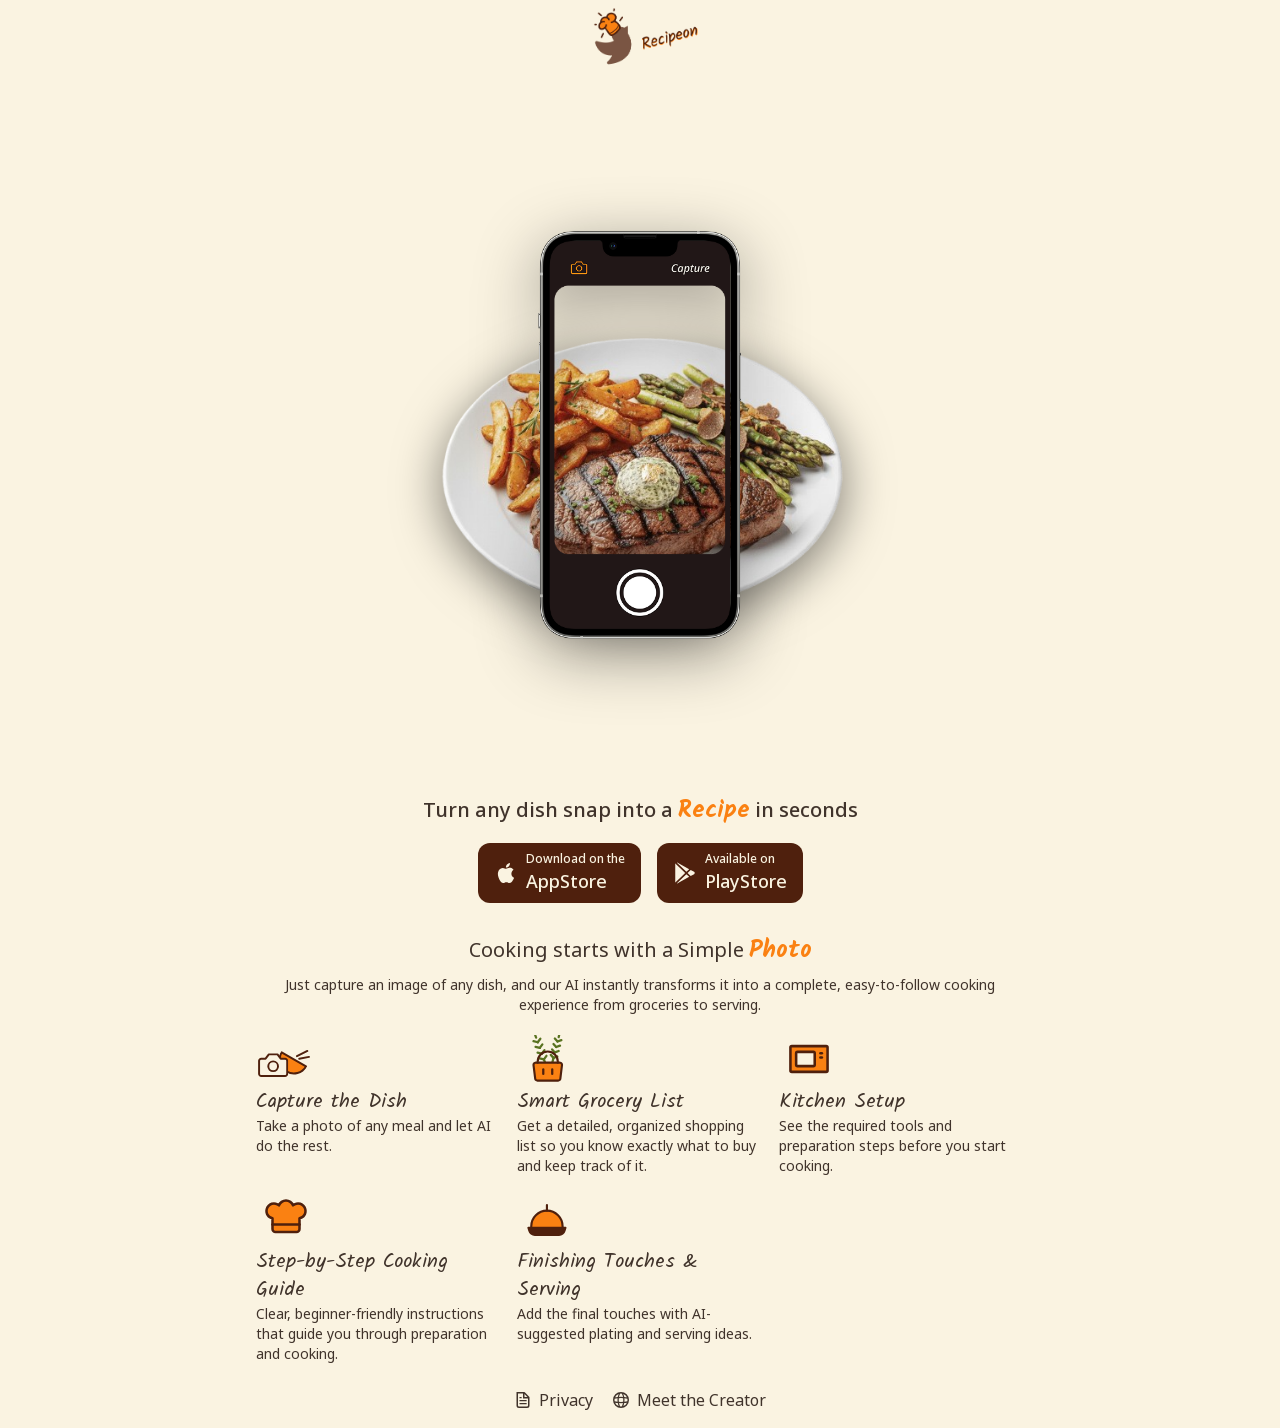
==== commit c34e50c8: "build update" ====
--- a/index.html
+++ b/index.html
@@ -1,4 +1,4 @@
-<!DOCTYPE html><!--kU7UEc0hv8SmUhs2sI5rR--><html lang="en"><head><meta charSet="utf-8"/><meta name="viewport" content="width=device-width, initial-scale=1"/><link rel="preload" href="/_next/static/media/0fcab32fcfb2da9d-s.p.52f9b6c9.woff2" as="font" crossorigin="" type="font/woff2"/><link rel="preload" href="/_next/static/media/970c428219233a3d-s.p.feb96725.woff2" as="font" crossorigin="" type="font/woff2"/><link rel="preload" href="/_next/static/media/dc6d2a64e9dbf3bc-s.p.4b9eb7a1.woff2" as="font" crossorigin="" type="font/woff2"/><link rel="preload" as="image" href="/dish.png"/><link rel="preload" as="image" href="/iphone-camera-mask.png"/><link rel="stylesheet" href="/_next/static/chunks/1b26d4c869b1d184.css" data-precedence="next"/><link rel="preload" as="script" fetchPriority="low" href="/_next/static/chunks/8b82e90a26500bd4.js"/><script src="/_next/static/chunks/e55dfe44d53dc023.js" async=""></script><script src="/_next/static/chunks/aeaa68aa164e5cad.js" async=""></script><script src="/_next/static/chunks/turbopack-5fa40a3d3fc1ce3f.js" async=""></script><script src="/_next/static/chunks/9a04c90e4db7f0f3.js" async=""></script><script src="/_next/static/chunks/791db80c22f92579.js" async=""></script><meta name="next-size-adjust" content=""/><title>Recipeon</title><meta name="description" content="Turn any dish snap into a Recipe in seconds"/><link rel="icon" href="/favicon.ico?favicon.5d2766f2.ico" sizes="48x48" type="image/x-icon"/><script src="/_next/static/chunks/a6dad97d9634a72d.js" noModule=""></script></head><body class="noto_sans_1e53c0fe-module__L9fj5a__variable kalam_8b2fcfcd-module__Y-NMuG__variable antialiased"><div hidden=""><!--$--><!--/$--></div><div class="font-sans"><main class="page-container"><div class="flex justify-center"><a href="/" class="black  bg-[url(&#x27;/logo-light.png&#x27;)] dark:bg-[url(&#x27;/logo-dark.png&#x27;)]  bg-contain bg-no-repeat bg-center decoration-0  w-[199px] h-[125px] md:w-[120px] md:h-[75px] no-underline text-inherit hover:no-underline focus:outline-none"></a></div><div style="width:100%;height:80vh;display:flex;justify-content:center;align-items:center;overflow:hidden;position:relative"><div style="position:relative;width:100%;height:100%;max-width:800px"><div style="position:absolute;inset:0;display:flex;align-items:center;justify-content:center;transform:translateX(0px) translateY(0px);will-change:transform"><img src="/dish.png" alt="Dish" style="width:clamp(260px, 55%, 460px);object-fit:contain;user-select:none;pointer-events:none;filter:drop-shadow(0 12px 24px rgba(0,0,0,0.5))"/></div><div style="position:absolute;inset:0;display:flex;align-items:center;justify-content:center;transform:translateX(0px)
+<!DOCTYPE html><!--usWD_i8E1S93GdIC08X_v--><html lang="en"><head><meta charSet="utf-8"/><meta name="viewport" content="width=device-width, initial-scale=1"/><link rel="preload" href="/_next/static/media/0fcab32fcfb2da9d-s.p.52f9b6c9.woff2" as="font" crossorigin="" type="font/woff2"/><link rel="preload" href="/_next/static/media/970c428219233a3d-s.p.feb96725.woff2" as="font" crossorigin="" type="font/woff2"/><link rel="preload" href="/_next/static/media/dc6d2a64e9dbf3bc-s.p.4b9eb7a1.woff2" as="font" crossorigin="" type="font/woff2"/><link rel="preload" as="image" href="/dish.png"/><link rel="preload" as="image" href="/iphone-camera-mask.png"/><link rel="stylesheet" href="/_next/static/chunks/1b26d4c869b1d184.css" data-precedence="next"/><link rel="preload" as="script" fetchPriority="low" href="/_next/static/chunks/8b82e90a26500bd4.js"/><script src="/_next/static/chunks/e55dfe44d53dc023.js" async=""></script><script src="/_next/static/chunks/aeaa68aa164e5cad.js" async=""></script><script src="/_next/static/chunks/turbopack-5fa40a3d3fc1ce3f.js" async=""></script><script src="/_next/static/chunks/9a04c90e4db7f0f3.js" async=""></script><script src="/_next/static/chunks/791db80c22f92579.js" async=""></script><meta name="next-size-adjust" content=""/><title>Recipeon</title><meta name="description" content="Turn any dish snap into a Recipe in seconds"/><link rel="icon" href="/favicon.ico?favicon.5d2766f2.ico" sizes="48x48" type="image/x-icon"/><script src="/_next/static/chunks/a6dad97d9634a72d.js" noModule=""></script></head><body class="noto_sans_1e53c0fe-module__L9fj5a__variable kalam_8b2fcfcd-module__Y-NMuG__variable antialiased"><div hidden=""><!--$--><!--/$--></div><div class="font-sans"><main class="page-container"><div class="flex justify-center"><a href="/" class="black  bg-[url(&#x27;/logo-light.png&#x27;)] dark:bg-[url(&#x27;/logo-dark.png&#x27;)]  bg-contain bg-no-repeat bg-center decoration-0  w-[199px] h-[125px] md:w-[120px] md:h-[75px] no-underline text-inherit hover:no-underline focus:outline-none"></a></div><div style="width:100%;height:80vh;display:flex;justify-content:center;align-items:center;overflow:hidden;position:relative"><div style="position:relative;width:100%;height:100%;max-width:800px"><div style="position:absolute;inset:0;display:flex;align-items:center;justify-content:center;transform:translateX(0px) translateY(0px);will-change:transform"><img src="/dish.png" alt="Dish" style="width:clamp(260px, 55%, 460px);object-fit:contain;user-select:none;pointer-events:none;filter:drop-shadow(0 12px 24px rgba(0,0,0,0.5))"/></div><div style="position:absolute;inset:0;display:flex;align-items:center;justify-content:center;transform:translateX(0px)
               translateY(0px)
               rotateX(0deg)
-              rotateY(0deg);perspective:900px;will-change:transform"><img src="/iphone-camera-mask.png" alt="Phone" style="width:clamp(200px, 28%, 240px);object-fit:contain;user-select:none;pointer-events:none;filter:drop-shadow(0 16px 32px rgba(0,0,0,0.4))"/></div></div></div><div class="flex justify-center text-xl font-medium text-center"><span>Turn any dish snap into a<!-- --> <span class="text-orange font-kalam text-2xl font-semibold">Recipe</span> <!-- -->in seconds</span></div><div class="flex justify-center gap-4 py-4"><a href="https://apps.apple.com/us/app/id6758583650" target="_blank" class="btn-app rounded-xl flex items-center gap-2 px-4 py-2 decoration-0"><svg xmlns="http://www.w3.org/2000/svg" fill="currentColor" width="24px" height="24px" viewBox="0 0 24 24"><path d="M18.71 19.5C17.88 20.74 17 21.95 15.66 21.97C14.32 22 13.89 21.18 12.37 21.18C10.84 21.18 10.37 21.95 9.09997 22C7.78997 22.05 6.79997 20.68 5.95997 19.47C4.24997 17 2.93997 12.45 4.69997 9.39C5.56997 7.87 7.12997 6.91 8.81997 6.88C10.1 6.86 11.32 7.75 12.11 7.75C12.89 7.75 14.37 6.68 15.92 6.84C16.57 6.87 18.39 7.1 19.56 8.82C19.47 8.88 17.39 10.1 17.41 12.63C17.44 15.65 20.06 16.66 20.09 16.67C20.06 16.74 19.67 18.11 18.71 19.5ZM13 3.5C13.73 2.67 14.94 2.04 15.94 2C16.07 3.17 15.6 4.35 14.9 5.19C14.21 6.04 13.07 6.7 11.95 6.61C11.8 5.46 12.36 4.26 13 3.5Z"></path></svg><div><div class="text-xs font-medium">Download on the</div><div class="text-lg font-medium">AppStore</div></div></a><div class="rounded-xl flex items-center gap-2 px-4 py-2"><svg xmlns="http://www.w3.org/2000/svg" fill="currentColor" width="24px" height="24px" viewBox="0 0 24 24" version="1.1"><g id="surface1"><path d="M 2.25 2.789062 L 2.25 21.210938 C 2.25 21.292969 2.300781 21.367188 2.375 21.398438 C 2.449219 21.429688 2.539062 21.410156 2.59375 21.355469 L 12.1875 12 L 2.59375 2.644531 C 2.539062 2.585938 2.449219 2.570312 2.375 2.601562 C 2.300781 2.632812 2.25 2.707031 2.25 2.789062 Z M 2.25 2.789062 "></path><path d="M 16.210938 8.15625 L 4.183594 1.53125 L 4.175781 1.527344 C 3.96875 1.414062 3.769531 1.695312 3.941406 1.855469 L 13.367188 10.871094 Z M 16.210938 8.15625 "></path><path d="M 3.941406 22.144531 C 3.769531 22.304688 3.96875 22.585938 4.175781 22.472656 L 4.183594 22.46875 L 16.210938 15.84375 L 13.367188 13.128906 Z M 3.941406 22.144531 "></path><path d="M 21.066406 10.828125 L 17.707031 8.976562 L 14.546875 12 L 17.707031 15.019531 L 21.066406 13.171875 C 21.976562 12.667969 21.976562 11.332031 21.066406 10.828125 Z M 21.066406 10.828125 "></path></g></svg><div><div class="text-xs font-medium">Available soon on</div><div class="text-lg font-medium">PlayStore</div></div></div></div><div class="py-4 text-center"><div class="text-xl pb-2">Cooking starts with a Simple<!-- --> <span class="text-orange font-kalam text-2xl font-semibold">Photo</span></div><div class="text-sm">Just capture an image of any dish, and our AI instantly transforms it into a complete, easy-to-follow cooking experience from groceries to serving.</div></div><div class="grid grid-cols-1 md:grid-cols-3 gap-4"><div><div style="height:56.6px;min-width:60px" class="w-fit flex justify-center items-center rounded"><svg width="56.6" height="77" viewBox="0 0 231 170" fill="none" xmlns="http://www.w3.org/2000/svg"><g clip-path="url(#clip0_2645_85)"><path d="M117.563 134.16C130.747 141.772 146.416 143.835 161.121 139.895C175.827 135.954 188.365 126.334 195.977 113.149L96.5518 55.7461C88.9396 68.9307 86.8769 84.5991 90.8172 99.3046C92.7682 106.586 96.1343 113.412 100.723 119.392C105.312 125.373 111.034 130.391 117.563 134.16V134.16Z" fill="#FA8112" stroke="#4F200D" stroke-width="8" stroke-linecap="round" stroke-linejoin="round"></path><path d="M158.92 71.3577L201.734 50.1883" stroke="#4F200D" stroke-width="8" stroke-linecap="round" stroke-linejoin="round"></path><path d="M168.184 81.8075L208.199 74.3179" stroke="#4F200D" stroke-width="8" stroke-linecap="round" stroke-linejoin="round"></path></g><g clip-path="url(#clip1_2645_85)"><path d="M119.222 90.521C119.222 88.1789 118.292 85.9326 116.635 84.2764C114.979 82.6202 112.733 81.6898 110.391 81.6898H92.7284L79.4815 64.0273H44.1566L30.9097 81.6898H13.2472C10.9051 81.6898 8.6588 82.6202 7.00262 84.2764C5.34645 85.9326 4.41602 88.1789 4.41602 90.521V143.508C4.41602 145.851 5.34645 148.097 7.00262 149.753C8.6588 151.409 10.9051 152.34 13.2472 152.34H110.391C112.733 152.34 114.979 151.409 116.635 149.753C118.292 148.097 119.222 145.851 119.222 143.508V90.521Z" fill="#FAF3E1" stroke="#4F200D" stroke-width="8" stroke-linecap="round" stroke-linejoin="round"></path><path d="M61.8195 132.471C72.7935 132.471 81.6898 123.575 81.6898 112.601C81.6898 101.627 72.7935 92.7305 61.8195 92.7305C50.8454 92.7305 41.9492 101.627 41.9492 112.601C41.9492 123.575 50.8454 132.471 61.8195 132.471Z" stroke="#4F200D" stroke-width="8" stroke-linecap="round" stroke-linejoin="round"></path></g><defs><clipPath id="clip0_2645_85"><rect width="123.637" height="123.637" fill="white" transform="translate(123.637) rotate(30)"></rect></clipPath><clipPath id="clip1_2645_85"><rect width="123.637" height="123.637" fill="white" transform="translate(0 46.3633)"></rect></clipPath></defs></svg></div><div class="text-xl font-kalam font-medium">Capture the Dish</div><div class="text-sm">Take a photo of any meal and let AI do the rest.</div></div><div><div style="height:56.6px;min-width:60px" class="w-fit flex justify-center items-center rounded"><svg width="48" height="48" viewBox="0 0 180 180" fill="none" xmlns="http://www.w3.org/2000/svg"><g clip-path="url(#clip0_2645_96)"><path d="M78.2949 91.1797L85.9161 112.501" stroke="#597220" stroke-width="8.5" stroke-linecap="round" stroke-linejoin="round"></path><path d="M46.0879 1.54297L49.1727 10.0715" stroke="#597220" stroke-width="8.5" stroke-linecap="round" stroke-linejoin="round"></path><path d="M78.2858 91.1826L62.4082 87.2812" stroke="#597220" stroke-width="8.5" stroke-linecap="round" stroke-linejoin="round"></path><path d="M78.2949 91.1791L88.0029 78.0234" stroke="#597220" stroke-width="8.5" stroke-linecap="round" stroke-linejoin="round"></path><path d="M70.5787 69.8593L54.7012 65.8672" stroke="#597220" stroke-width="8.5" stroke-linecap="round" stroke-linejoin="round"></path><path d="M70.5879 69.8627L80.3866 56.707" stroke="#597220" stroke-width="8.5" stroke-linecap="round" stroke-linejoin="round"></path><path d="M62.9606 48.4482L47.083 44.5469" stroke="#597220" stroke-width="8.5" stroke-linecap="round" stroke-linejoin="round"></path><path d="M62.957 48.4556L72.665 35.3906" stroke="#597220" stroke-width="8.5" stroke-linecap="round" stroke-linejoin="round"></path><path d="M55.2535 27.124L39.376 23.2227" stroke="#597220" stroke-width="8.5" stroke-linecap="round" stroke-linejoin="round"></path><path d="M55.25 27.1283L65.0487 13.9727" stroke="#597220" stroke-width="8.5" stroke-linecap="round" stroke-linejoin="round"></path><path d="M114.419 85.7422L109.338 106.156" stroke="#597220" stroke-width="8.5" stroke-linecap="round" stroke-linejoin="round"></path><path d="M135.643 0L133.646 8.1656" stroke="#597220" stroke-width="8.5" stroke-linecap="round" stroke-linejoin="round"></path><path d="M114.41 85.7387L104.157 74.4883" stroke="#597220" stroke-width="8.5" stroke-linecap="round" stroke-linejoin="round"></path><path d="M114.417 85.7371L128.661 80.6562" stroke="#597220" stroke-width="8.5" stroke-linecap="round" stroke-linejoin="round"></path><path d="M119.411 65.3207L109.249 54.0703" stroke="#597220" stroke-width="8.5" stroke-linecap="round" stroke-linejoin="round"></path><path d="M119.394 65.3239L133.729 60.1523" stroke="#597220" stroke-width="8.5" stroke-linecap="round" stroke-linejoin="round"></path><path d="M124.476 44.9105L114.314 33.6602" stroke="#597220" stroke-width="8.5" stroke-linecap="round" stroke-linejoin="round"></path><path d="M124.484 44.9059L138.82 39.7344" stroke="#597220" stroke-width="8.5" stroke-linecap="round" stroke-linejoin="round"></path><path d="M129.555 24.4965L119.394 13.2461" stroke="#597220" stroke-width="8.5" stroke-linecap="round" stroke-linejoin="round"></path><path d="M129.576 24.4958L143.911 19.3242" stroke="#597220" stroke-width="8.5" stroke-linecap="round" stroke-linejoin="round"></path><path d="M146.188 113.235C146.331 112.064 146.226 110.875 145.879 109.748C145.532 108.62 144.951 107.577 144.174 106.689C143.387 105.794 142.419 105.077 141.334 104.585C140.249 104.093 139.071 103.837 137.879 103.836H47.7456C46.554 103.837 45.3764 104.093 44.2911 104.585C43.2059 105.077 42.2378 105.794 41.4513 106.689C40.6742 107.577 40.0932 108.62 39.7461 109.748C39.3991 110.875 39.2938 112.064 39.4372 113.235L45.7314 163.589C45.9788 165.636 46.9711 167.521 48.519 168.883C50.0668 170.245 52.062 170.989 54.1238 170.975H131.669C133.731 170.989 135.726 170.245 137.274 168.883C138.822 167.521 139.814 165.636 140.061 163.589L146.188 113.235Z" fill="#FA8112" stroke="#4F200D" stroke-width="8" stroke-linecap="round" stroke-linejoin="round"></path><path d="M55.041 103.837V99.6405C55.041 89.6244 59.0199 80.0186 66.1023 72.9362C73.1847 65.8538 82.7905 61.875 92.8066 61.875C102.823 61.875 112.428 65.8538 119.511 72.9362C126.593 80.0186 130.572 89.6244 130.572 99.6405V103.837" stroke="#4F200D" stroke-width="8" stroke-linecap="round" stroke-linejoin="round"></path><path d="M76.0293 129.016V145.8" stroke="#4F200D" stroke-width="8.5" stroke-linecap="round" stroke-linejoin="round"></path><path d="M109.595 129.016V145.8" stroke="#4F200D" stroke-width="8.5" stroke-linecap="round" stroke-linejoin="round"></path></g><defs><clipPath id="clip0_2645_96"><rect width="180" height="180" fill="white"></rect></clipPath></defs></svg></div><div class="text-xl font-kalam font-medium">Smart Grocery List</div><div class="text-sm">Get a detailed, organized shopping list so you know exactly what to buy and keep track of it.</div></div><div><div style="height:56.6px;min-width:60px" class="w-fit flex justify-center items-center rounded"><svg width="40" height="40" viewBox="0 0 125 125" fill="none" xmlns="http://www.w3.org/2000/svg"><g clip-path="url(#clip0_2645_126)"><path d="M116.071 22.3203H8.92815C6.4626 22.3203 4.46387 24.319 4.46387 26.7846V98.2132C4.46387 100.679 6.4626 102.677 8.92815 102.677H116.071C118.537 102.677 120.535 100.679 120.535 98.2132V26.7846C120.535 24.319 118.537 22.3203 116.071 22.3203Z" fill="#FA8112" stroke="#4F200D" stroke-width="8" stroke-linecap="round" stroke-linejoin="round"></path><path d="M75.8927 40.1797H26.7856C24.32 40.1797 22.3213 42.1784 22.3213 44.644V80.3583C22.3213 82.8238 24.32 84.8225 26.7856 84.8225H75.8927C78.3583 84.8225 80.357 82.8238 80.357 80.3583V44.644C80.357 42.1784 78.3583 40.1797 75.8927 40.1797Z" fill="#FAF3E1" stroke="#4F200D" stroke-width="8" stroke-linecap="round" stroke-linejoin="round"></path><path d="M98.2139 44.6445H102.678" stroke="#4F200D" stroke-width="8" stroke-linecap="round" stroke-linejoin="round"></path><path d="M98.2139 58.0352H102.678" stroke="#4F200D" stroke-width="8" stroke-linecap="round" stroke-linejoin="round"></path></g><defs><clipPath id="clip0_2645_126"><rect width="125" height="125" fill="white"></rect></clipPath></defs></svg></div><div class="text-xl font-kalam font-medium">Kitchen Setup</div><div class="text-sm">See the required tools and preparation steps before you start cooking.</div></div><div><div style="height:56.6px;min-width:60px" class="w-fit flex justify-center items-center rounded"><svg width="42" height="42" viewBox="0 0 132 132" fill="none" xmlns="http://www.w3.org/2000/svg"><path d="M126.626 32.0583C125.667 28.1042 123.697 24.4671 120.909 21.5038C118.12 18.5404 114.61 16.3525 110.722 15.1546C106.833 13.9567 102.7 13.7899 98.728 14.6706C94.7557 15.5513 91.0805 17.4493 88.0627 20.1783C86.4155 15.6499 83.4147 11.738 79.4677 8.97366C75.5206 6.20936 70.8186 4.72656 65.9998 4.72656C61.1811 4.72656 56.4791 6.20936 52.532 8.97366C48.585 11.738 45.5842 15.6499 43.937 20.1783C40.9192 17.4493 37.244 15.5513 33.2717 14.6706C29.2994 13.7899 25.1664 13.9567 21.278 15.1546C17.3896 16.3525 13.8792 18.5404 11.0912 21.5038C8.30308 24.4671 6.33302 28.1042 5.37413 32.0583C4.62497 35.1441 4.50445 38.349 5.01976 41.4823C5.53506 44.6155 6.67565 47.6131 8.37358 50.2964C10.0715 52.9796 12.2921 55.2938 14.903 57.1009C17.514 58.9081 20.4619 60.1714 23.5713 60.8155V94.2869C23.5713 96.7875 24.5646 99.1857 26.3328 100.954C28.101 102.722 30.4992 103.715 32.9998 103.715H98.9998C101.5 103.715 103.899 102.722 105.667 100.954C107.435 99.1857 108.428 96.7875 108.428 94.2869V60.8155C111.538 60.1714 114.486 58.9081 117.097 57.1009C119.708 55.2938 121.928 52.9796 123.626 50.2964C125.324 47.6131 126.465 44.6155 126.98 41.4823C127.495 38.349 127.375 35.1441 126.626 32.0583V32.0583Z" fill="#FA8112" stroke="#4F200D" stroke-width="8" stroke-linecap="round" stroke-linejoin="round"></path><path d="M23.5713 80.1445H108.428" stroke="#4F200D" stroke-width="8" stroke-linecap="round" stroke-linejoin="round"></path></svg></div><div class="text-xl font-kalam font-medium">Step-by-Step Cooking Guide</div><div class="text-sm">Clear, beginner-friendly instructions that guide you through preparation and cooking.</div></div><div><div style="height:56.6px;min-width:60px" class="w-fit flex justify-center items-center rounded"><svg width="40" height="40" viewBox="0 0 150 150" fill="none" xmlns="http://www.w3.org/2000/svg"><path d="M133.472 104.11V98.7712C133.472 83.1955 127.285 68.2578 116.271 57.2441C105.257 46.2304 90.3196 40.043 74.7439 40.043C59.1682 40.043 44.2304 46.2304 33.2167 57.2441C22.2031 68.2578 16.0156 83.1955 16.0156 98.7712V104.11" fill="#FA8112"></path><path d="M133.472 104.11V98.7712C133.472 83.1955 127.285 68.2578 116.271 57.2441C105.257 46.2304 90.3196 40.043 74.7439 40.043C59.1682 40.043 44.2304 46.2304 33.2167 57.2441C22.2031 68.2578 16.0156 83.1955 16.0156 98.7712V104.11" stroke="#4F200D" stroke-width="8" stroke-linecap="round" stroke-linejoin="round"></path><path d="M144.15 104.109H5.33789L8.75481 115.535C10.0678 119.951 12.7737 123.824 16.4686 126.576C20.1635 129.328 24.6492 130.811 29.2563 130.804H120.232C124.839 130.811 129.325 129.328 133.019 126.576C136.714 123.824 139.42 119.951 140.733 115.535L144.15 104.109Z" fill="#4F200D" stroke="#4F200D" stroke-width="8" stroke-linecap="round" stroke-linejoin="round"></path><path d="M74.7441 40.0432V18.6875" stroke="#4F200D" stroke-width="8" stroke-linecap="round" stroke-linejoin="round"></path></svg></div><div class="text-xl font-kalam font-medium">Finishing Touches &amp; Serving</div><div class="text-sm">Add the final touches with AI-suggested plating and serving ideas.</div></div></div><div class="flex justify-center gap-4 md:gap-5 pt-6 pb-4"><a class="flex items-center gap-2 hover:underline hover:underline-offset-4" href="/privacy" rel="noopener noreferrer"><svg xmlns="http://www.w3.org/2000/svg" fill="currentColor" width="16" height="16" viewBox="0 0 16 16"><path d="M14.5 13.5V5.41a1 1 0 0 0-.3-.7L9.8.29A1 1 0 0 0 9.08 0H1.5v13.5A2.5 2.5 0 0 0 4 16h8a2.5 2.5 0 0 0 2.5-2.5m-1.5 0v-7H8v-5H3v12a1 1 0 0 0 1 1h8a1 1 0 0 0 1-1M9.5 5V2.12L12.38 5zM5.13 5h-.62v1.25h2.12V5zm-.62 3h7.12v1.25H4.5zm.62 3h-.62v1.25h7.12V11z" clip-rule="evenodd" fill="currentColor" fill-rule="evenodd"></path></svg>Privacy</a><a class="flex items-center gap-2 hover:underline hover:underline-offset-4" href="https://raslan1994.github.io/" target="_blank" rel="noopener noreferrer"><svg xmlns="http://www.w3.org/2000/svg" width="16" height="16" fill="currentColor" viewBox="0 0 16 16"><g clip-path="url(#a)"><path fill-rule="evenodd" clip-rule="evenodd" d="M10.27 14.1a6.5 6.5 0 0 0 3.67-3.45q-1.24.21-2.7.34-.31 1.83-.97 3.1M8 16A8 8 0 1 0 8 0a8 8 0 0 0 0 16m.48-1.52a7 7 0 0 1-.96 0H7.5a4 4 0 0 1-.84-1.32q-.38-.89-.63-2.08a40 40 0 0 0 3.92 0q-.25 1.2-.63 2.08a4 4 0 0 1-.84 1.31zm2.94-4.76q1.66-.15 2.95-.43a7 7 0 0 0 0-2.58q-1.3-.27-2.95-.43a18 18 0 0 1 0 3.44m-1.27-3.54a17 17 0 0 1 0 3.64 39 39 0 0 1-4.3 0 17 17 0 0 1 0-3.64 39 39 0 0 1 4.3 0m1.1-1.17q1.45.13 2.69.34a6.5 6.5 0 0 0-3.67-3.44q.65 1.26.98 3.1M8.48 1.5l.01.02q.41.37.84 1.31.38.89.63 2.08a40 40 0 0 0-3.92 0q.25-1.2.63-2.08a4 4 0 0 1 .85-1.32 7 7 0 0 1 .96 0m-2.75.4a6.5 6.5 0 0 0-3.67 3.44 29 29 0 0 1 2.7-.34q.31-1.83.97-3.1M4.58 6.28q-1.66.16-2.95.43a7 7 0 0 0 0 2.58q1.3.27 2.95.43a18 18 0 0 1 0-3.44m.17 4.71q-1.45-.12-2.69-.34a6.5 6.5 0 0 0 3.67 3.44q-.65-1.27-.98-3.1" fill="currentColor"></path></g><defs><clipPath id="a"><path fill="currentColor" d="M0 0h16v16H0z"></path></clipPath></defs></svg>Meet the Creator</a></div></main></div><!--$--><!--/$--><script src="/_next/static/chunks/8b82e90a26500bd4.js" id="_R_" async=""></script><script>(self.__next_f=self.__next_f||[]).push([0])</script><script>self.__next_f.push([1,"1:\"$Sreact.fragment\"\n2:I[60326,[\"/_next/static/chunks/9a04c90e4db7f0f3.js\"],\"default\"]\n3:I[57573,[\"/_next/static/chunks/9a04c90e4db7f0f3.js\"],\"default\"]\n4:I[87180,[\"/_next/static/chunks/791db80c22f92579.js\"],\"default\"]\nf:I[41384,[],\"default\"]\n:HL[\"/_next/static/chunks/1b26d4c869b1d184.css\",\"style\"]\n:HL[\"/_next/static/media/0fcab32fcfb2da9d-s.p.52f9b6c9.woff2\",\"font\",{\"crossOrigin\":\"\",\"type\":\"font/woff2\"}]\n:HL[\"/_next/static/media/970c428219233a3d-s.p.feb96725.woff2\",\"font\",{\"crossOrigin\":\"\",\"type\":\"font/woff2\"}]\n:HL[\"/_next/static/media/dc6d2a64e9dbf3bc-s.p.4b9eb7a1.woff2\",\"font\",{\"crossOrigin\":\"\",\"type\":\"font/woff2\"}]\n"])</script><script>self.__next_f.push([1,"0:{\"P\":null,\"b\":\"kU7UEc0hv8SmUhs2sI5rR\",\"c\":[\"\",\"\"],\"q\":\"\",\"i\":false,\"f\":[[[\"\",{\"children\":[\"__PAGE__\",{}]},\"$undefined\",\"$undefined\",true],[[\"$\",\"$1\",\"c\",{\"children\":[[[\"$\",\"link\",\"0\",{\"rel\":\"stylesheet\",\"href\":\"/_next/static/chunks/1b26d4c869b1d184.css\",\"precedence\":\"next\",\"crossOrigin\":\"$undefined\",\"nonce\":\"$undefined\"}]],[\"$\",\"html\",null,{\"lang\":\"en\",\"children\":[\"$\",\"body\",null,{\"className\":\"noto_sans_1e53c0fe-module__L9fj5a__variable kalam_8b2fcfcd-module__Y-NMuG__variable antialiased\",\"children\":[\"$\",\"$L2\",null,{\"parallelRouterKey\":\"children\",\"error\":\"$undefined\",\"errorStyles\":\"$undefined\",\"errorScripts\":\"$undefined\",\"template\":[\"$\",\"$L3\",null,{}],\"templateStyles\":\"$undefined\",\"templateScripts\":\"$undefined\",\"notFound\":[[[\"$\",\"title\",null,{\"children\":\"404: This page could not be found.\"}],[\"$\",\"div\",null,{\"style\":{\"fontFamily\":\"system-ui,\\\"Segoe UI\\\",Roboto,Helvetica,Arial,sans-serif,\\\"Apple Color Emoji\\\",\\\"Segoe UI Emoji\\\"\",\"height\":\"100vh\",\"textAlign\":\"center\",\"display\":\"flex\",\"flexDirection\":\"column\",\"alignItems\":\"center\",\"justifyContent\":\"center\"},\"children\":[\"$\",\"div\",null,{\"children\":[[\"$\",\"style\",null,{\"dangerouslySetInnerHTML\":{\"__html\":\"body{color:#000;background:#fff;margin:0}.next-error-h1{border-right:1px solid rgba(0,0,0,.3)}@media (prefers-color-scheme:dark){body{color:#fff;background:#000}.next-error-h1{border-right:1px solid rgba(255,255,255,.3)}}\"}}],[\"$\",\"h1\",null,{\"className\":\"next-error-h1\",\"style\":{\"display\":\"inline-block\",\"margin\":\"0 20px 0 0\",\"padding\":\"0 23px 0 0\",\"fontSize\":24,\"fontWeight\":500,\"verticalAlign\":\"top\",\"lineHeight\":\"49px\"},\"children\":404}],[\"$\",\"div\",null,{\"style\":{\"display\":\"inline-block\"},\"children\":[\"$\",\"h2\",null,{\"style\":{\"fontSize\":14,\"fontWeight\":400,\"lineHeight\":\"49px\",\"margin\":0},\"children\":\"This page could not be found.\"}]}]]}]}]],[]],\"forbidden\":\"$undefined\",\"unauthorized\":\"$undefined\"}]}]}]]}],{\"children\":[[\"$\",\"$1\",\"c\",{\"children\":[[\"$\",\"div\",null,{\"className\":\"font-sans\",\"children\":[\"$\",\"main\",null,{\"className\":\"page-container\",\"children\":[[\"$\",\"div\",null,{\"className\":\"flex justify-center\",\"children\":[\"$\",\"a\",null,{\"href\":\"/\",\"className\":\"black  bg-[url('/logo-light.png')] dark:bg-[url('/logo-dark.png')]  bg-contain bg-no-repeat bg-center decoration-0  w-[199px] h-[125px] md:w-[120px] md:h-[75px] no-underline text-inherit hover:no-underline focus:outline-none\"}]}],[\"$\",\"$L4\",null,{}],[\"$\",\"div\",null,{\"className\":\"flex justify-center text-xl font-medium text-center\",\"children\":[\"$\",\"span\",null,{\"children\":[\"Turn any dish snap into a\",\" \",[\"$\",\"span\",null,{\"className\":\"text-orange font-kalam text-2xl font-semibold\",\"children\":\"Recipe\"}],\" \",\"in seconds\"]}]}],[\"$\",\"div\",null,{\"className\":\"flex justify-center gap-4 py-4\",\"children\":[[\"$\",\"a\",null,{\"href\":\"https://apps.apple.com/us/app/id6758583650\",\"target\":\"_blank\",\"className\":\"btn-app rounded-xl flex items-center gap-2 px-4 py-2 decoration-0\",\"children\":[[\"$\",\"svg\",null,{\"xmlns\":\"http://www.w3.org/2000/svg\",\"fill\":\"currentColor\",\"width\":\"24px\",\"height\":\"24px\",\"viewBox\":\"0 0 24 24\",\"children\":[\"$\",\"path\",null,{\"d\":\"M18.71 19.5C17.88 20.74 17 21.95 15.66 21.97C14.32 22 13.89 21.18 12.37 21.18C10.84 21.18 10.37 21.95 9.09997 22C7.78997 22.05 6.79997 20.68 5.95997 19.47C4.24997 17 2.93997 12.45 4.69997 9.39C5.56997 7.87 7.12997 6.91 8.81997 6.88C10.1 6.86 11.32 7.75 12.11 7.75C12.89 7.75 14.37 6.68 15.92 6.84C16.57 6.87 18.39 7.1 19.56 8.82C19.47 8.88 17.39 10.1 17.41 12.63C17.44 15.65 20.06 16.66 20.09 16.67C20.06 16.74 19.67 18.11 18.71 19.5ZM13 3.5C13.73 2.67 14.94 2.04 15.94 2C16.07 3.17 15.6 4.35 14.9 5.19C14.21 6.04 13.07 6.7 11.95 6.61C11.8 5.46 12.36 4.26 13 3.5Z\"}]}],[\"$\",\"div\",null,{\"children\":[[\"$\",\"div\",null,{\"className\":\"text-xs font-medium\",\"children\":\"Download on the\"}],[\"$\",\"div\",null,{\"className\":\"text-lg font-medium\",\"children\":\"AppStore\"}]]}]]}],[\"$\",\"div\",null,{\"className\":\"rounded-xl flex items-center gap-2 px-4 py-2\",\"children\":[[\"$\",\"svg\",null,{\"xmlns\":\"http://www.w3.org/2000/svg\",\"fill\":\"currentColor\",\"width\":\"24px\",\"height\":\"24px\",\"viewBox\":\"0 0 24 24\",\"version\":\"1.1\",\"children\":[\"$\",\"g\",null,{\"id\":\"surface1\",\"children\":[[\"$\",\"path\",null,{\"d\":\"M 2.25 2.789062 L 2.25 21.210938 C 2.25 21.292969 2.300781 21.367188 2.375 21.398438 C 2.449219 21.429688 2.539062 21.410156 2.59375 21.355469 L 12.1875 12 L 2.59375 2.644531 C 2.539062 2.585938 2.449219 2.570312 2.375 2.601562 C 2.300781 2.632812 2.25 2.707031 2.25 2.789062 Z M 2.25 2.789062 \"}],\"$L5\",\"$L6\",\"$L7\"]}]}],\"$L8\"]}]]}],\"$L9\",\"$La\",\"$Lb\"]}]}],[\"$Lc\"],\"$Ld\"]}],{},null,false,false]},null,false,false],\"$Le\",false]],\"m\":\"$undefined\",\"G\":[\"$f\",[]],\"S\":true}\n"])</script><script>self.__next_f.push([1,"26:I[11157,[\"/_next/static/chunks/9a04c90e4db7f0f3.js\"],\"OutletBoundary\"]\n27:\"$Sreact.suspense\"\n29:I[11157,[\"/_next/static/chunks/9a04c90e4db7f0f3.js\"],\"ViewportBoundary\"]\n2b:I[11157,[\"/_next/static/chunks/9a04c90e4db7f0f3.js\"],\"MetadataBoundary\"]\n5:[\"$\",\"path\",null,{\"d\":\"M 16.210938 8.15625 L 4.183594 1.53125 L 4.175781 1.527344 C 3.96875 1.414062 3.769531 1.695312 3.941406 1.855469 L 13.367188 10.871094 Z M 16.210938 8.15625 \"}]\n6:[\"$\",\"path\",null,{\"d\":\"M 3.941406 22.144531 C 3.769531 22.304688 3.96875 22.585938 4.175781 22.472656 L 4.183594 22.46875 L 16.210938 15.84375 L 13.367188 13.128906 Z M 3.941406 22.144531 \"}]\n7:[\"$\",\"path\",null,{\"d\":\"M 21.066406 10.828125 L 17.707031 8.976562 L 14.546875 12 L 17.707031 15.019531 L 21.066406 13.171875 C 21.976562 12.667969 21.976562 11.332031 21.066406 10.828125 Z M 21.066406 10.828125 \"}]\n8:[\"$\",\"div\",null,{\"children\":[[\"$\",\"div\",null,{\"className\":\"text-xs font-medium\",\"children\":\"Available soon on\"}],[\"$\",\"div\",null,{\"className\":\"text-lg font-medium\",\"children\":\"PlayStore\"}]]}]\n9:[\"$\",\"div\",null,{\"className\":\"py-4 text-center\",\"children\":[[\"$\",\"div\",null,{\"className\":\"text-xl pb-2\",\"children\":[\"Cooking starts with a Simple\",\" \",[\"$\",\"span\",null,{\"className\":\"text-orange font-kalam text-2xl font-semibold\",\"children\":\"Photo\"}]]}],[\"$\",\"div\",null,{\"className\":\"text-sm\",\"children\":\"Just capture an image of any dish, and our AI instantly transforms it into a complete, easy-to-follow cooking experience from groceries to serving.\"}]]}]\n"])</script><script>self.__next_f.push([1,"a:[\"$\",\"div\",null,{\"className\":\"grid grid-cols-1 md:grid-cols-3 gap-4\",\"children\":[[\"$\",\"div\",\"detailed_steps_item_0\",{\"children\":[[\"$\",\"div\",null,{\"style\":{\"height\":56.6,\"minWidth\":60},\"className\":\"w-fit flex justify-center items-center rounded\",\"children\":[\"$\",\"svg\",null,{\"width\":56.6,\"height\":77,\"viewBox\":\"0 0 231 170\",\"fill\":\"none\",\"xmlns\":\"http://www.w3.org/2000/svg\",\"children\":[[\"$\",\"g\",null,{\"clipPath\":\"url(#clip0_2645_85)\",\"children\":[[\"$\",\"path\",null,{\"d\":\"M117.563 134.16C130.747 141.772 146.416 143.835 161.121 139.895C175.827 135.954 188.365 126.334 195.977 113.149L96.5518 55.7461C88.9396 68.9307 86.8769 84.5991 90.8172 99.3046C92.7682 106.586 96.1343 113.412 100.723 119.392C105.312 125.373 111.034 130.391 117.563 134.16V134.16Z\",\"fill\":\"#FA8112\",\"stroke\":\"#4F200D\",\"strokeWidth\":8,\"strokeLinecap\":\"round\",\"strokeLinejoin\":\"round\"}],[\"$\",\"path\",null,{\"d\":\"M158.92 71.3577L201.734 50.1883\",\"stroke\":\"#4F200D\",\"strokeWidth\":8,\"strokeLinecap\":\"round\",\"strokeLinejoin\":\"round\"}],[\"$\",\"path\",null,{\"d\":\"M168.184 81.8075L208.199 74.3179\",\"stroke\":\"#4F200D\",\"strokeWidth\":8,\"strokeLinecap\":\"round\",\"strokeLinejoin\":\"round\"}]]}],[\"$\",\"g\",null,{\"clipPath\":\"url(#clip1_2645_85)\",\"children\":[[\"$\",\"path\",null,{\"d\":\"M119.222 90.521C119.222 88.1789 118.292 85.9326 116.635 84.2764C114.979 82.6202 112.733 81.6898 110.391 81.6898H92.7284L79.4815 64.0273H44.1566L30.9097 81.6898H13.2472C10.9051 81.6898 8.6588 82.6202 7.00262 84.2764C5.34645 85.9326 4.41602 88.1789 4.41602 90.521V143.508C4.41602 145.851 5.34645 148.097 7.00262 149.753C8.6588 151.409 10.9051 152.34 13.2472 152.34H110.391C112.733 152.34 114.979 151.409 116.635 149.753C118.292 148.097 119.222 145.851 119.222 143.508V90.521Z\",\"fill\":\"#FAF3E1\",\"stroke\":\"#4F200D\",\"strokeWidth\":8,\"strokeLinecap\":\"round\",\"strokeLinejoin\":\"round\"}],[\"$\",\"path\",null,{\"d\":\"M61.8195 132.471C72.7935 132.471 81.6898 123.575 81.6898 112.601C81.6898 101.627 72.7935 92.7305 61.8195 92.7305C50.8454 92.7305 41.9492 101.627 41.9492 112.601C41.9492 123.575 50.8454 132.471 61.8195 132.471Z\",\"stroke\":\"#4F200D\",\"strokeWidth\":8,\"strokeLinecap\":\"round\",\"strokeLinejoin\":\"round\"}]]}],[\"$\",\"defs\",null,{\"children\":[[\"$\",\"clipPath\",null,{\"id\":\"clip0_2645_85\",\"children\":[\"$\",\"rect\",null,{\"width\":\"123.637\",\"height\":\"123.637\",\"fill\":\"white\",\"transform\":\"translate(123.637) rotate(30)\"}]}],[\"$\",\"clipPath\",null,{\"id\":\"clip1_2645_85\",\"children\":[\"$\",\"rect\",null,{\"width\":\"123.637\",\"height\":\"123.637\",\"fill\":\"white\",\"transform\":\"translate(0 46.3633)\"}]}]]}]]}]}],[\"$\",\"div\",null,{\"className\":\"text-xl font-kalam font-medium\",\"children\":\"Capture the Dish\"}],[\"$\",\"div\",null,{\"className\":\"text-sm\",\"children\":\"Take a photo of any meal and let AI do the rest.\"}]]}],[\"$\",\"div\",\"detailed_steps_item_1\",{\"children\":[[\"$\",\"div\",null,{\"style\":{\"height\":56.6,\"minWidth\":60},\"className\":\"w-fit flex justify-center items-center rounded\",\"children\":[\"$\",\"svg\",null,{\"width\":48,\"height\":48,\"viewBox\":\"0 0 180 180\",\"fill\":\"none\",\"xmlns\":\"http://www.w3.org/2000/svg\",\"children\":[[\"$\",\"g\",null,{\"clipPath\":\"url(#clip0_2645_96)\",\"children\":[[\"$\",\"path\",null,{\"d\":\"M78.2949 91.1797L85.9161 112.501\",\"stroke\":\"#597220\",\"strokeWidth\":\"8.5\",\"strokeLinecap\":\"round\",\"strokeLinejoin\":\"round\"}],[\"$\",\"path\",null,{\"d\":\"M46.0879 1.54297L49.1727 10.0715\",\"stroke\":\"#597220\",\"strokeWidth\":\"8.5\",\"strokeLinecap\":\"round\",\"strokeLinejoin\":\"round\"}],[\"$\",\"path\",null,{\"d\":\"M78.2858 91.1826L62.4082 87.2812\",\"stroke\":\"#597220\",\"strokeWidth\":\"8.5\",\"strokeLinecap\":\"round\",\"strokeLinejoin\":\"round\"}],[\"$\",\"path\",null,{\"d\":\"M78.2949 91.1791L88.0029 78.0234\",\"stroke\":\"#597220\",\"strokeWidth\":\"8.5\",\"strokeLinecap\":\"round\",\"strokeLinejoin\":\"round\"}],[\"$\",\"path\",null,{\"d\":\"M70.5787 69.8593L54.7012 65.8672\",\"stroke\":\"#597220\",\"strokeWidth\":\"8.5\",\"strokeLinecap\":\"round\",\"strokeLinejoin\":\"round\"}],[\"$\",\"path\",null,{\"d\":\"M70.5879 69.8627L80.3866 56.707\",\"stroke\":\"#597220\",\"strokeWidth\":\"8.5\",\"strokeLinecap\":\"round\",\"strokeLinejoin\":\"round\"}],[\"$\",\"path\",null,{\"d\":\"M62.9606 48.4482L47.083 44.5469\",\"stroke\":\"#597220\",\"strokeWidth\":\"8.5\",\"strokeLinecap\":\"round\",\"strokeLinejoin\":\"round\"}],[\"$\",\"path\",null,{\"d\":\"M62.957 48.4556L72.665 35.3906\",\"stroke\":\"#597220\",\"strokeWidth\":\"8.5\",\"strokeLinecap\":\"round\",\"strokeLinejoin\":\"round\"}],\"$L10\",\"$L11\",\"$L12\",\"$L13\",\"$L14\",\"$L15\",\"$L16\",\"$L17\",\"$L18\",\"$L19\",\"$L1a\",\"$L1b\",\"$L1c\",\"$L1d\",\"$L1e\",\"$L1f\"]}],\"$L20\"]}]}],\"$L21\",\"$L22\"]}],\"$L23\",\"$L24\",\"$L25\"]}]\n"])</script><script>self.__next_f.push([1,"b:[\"$\",\"div\",null,{\"className\":\"flex justify-center gap-4 md:gap-5 pt-6 pb-4\",\"children\":[[\"$\",\"a\",null,{\"className\":\"flex items-center gap-2 hover:underline hover:underline-offset-4\",\"href\":\"/privacy\",\"rel\":\"noopener noreferrer\",\"children\":[[\"$\",\"svg\",null,{\"xmlns\":\"http://www.w3.org/2000/svg\",\"fill\":\"currentColor\",\"width\":16,\"height\":16,\"viewBox\":\"0 0 16 16\",\"children\":[\"$\",\"path\",null,{\"d\":\"M14.5 13.5V5.41a1 1 0 0 0-.3-.7L9.8.29A1 1 0 0 0 9.08 0H1.5v13.5A2.5 2.5 0 0 0 4 16h8a2.5 2.5 0 0 0 2.5-2.5m-1.5 0v-7H8v-5H3v12a1 1 0 0 0 1 1h8a1 1 0 0 0 1-1M9.5 5V2.12L12.38 5zM5.13 5h-.62v1.25h2.12V5zm-.62 3h7.12v1.25H4.5zm.62 3h-.62v1.25h7.12V11z\",\"clipRule\":\"evenodd\",\"fill\":\"currentColor\",\"fillRule\":\"evenodd\"}]}],\"Privacy\"]}],[\"$\",\"a\",null,{\"className\":\"flex items-center gap-2 hover:underline hover:underline-offset-4\",\"href\":\"https://raslan1994.github.io/\",\"target\":\"_blank\",\"rel\":\"noopener noreferrer\",\"children\":[[\"$\",\"svg\",null,{\"xmlns\":\"http://www.w3.org/2000/svg\",\"width\":16,\"height\":16,\"fill\":\"currentColor\",\"viewBox\":\"0 0 16 16\",\"children\":[[\"$\",\"g\",null,{\"clipPath\":\"url(#a)\",\"children\":[\"$\",\"path\",null,{\"fillRule\":\"evenodd\",\"clipRule\":\"evenodd\",\"d\":\"M10.27 14.1a6.5 6.5 0 0 0 3.67-3.45q-1.24.21-2.7.34-.31 1.83-.97 3.1M8 16A8 8 0 1 0 8 0a8 8 0 0 0 0 16m.48-1.52a7 7 0 0 1-.96 0H7.5a4 4 0 0 1-.84-1.32q-.38-.89-.63-2.08a40 40 0 0 0 3.92 0q-.25 1.2-.63 2.08a4 4 0 0 1-.84 1.31zm2.94-4.76q1.66-.15 2.95-.43a7 7 0 0 0 0-2.58q-1.3-.27-2.95-.43a18 18 0 0 1 0 3.44m-1.27-3.54a17 17 0 0 1 0 3.64 39 39 0 0 1-4.3 0 17 17 0 0 1 0-3.64 39 39 0 0 1 4.3 0m1.1-1.17q1.45.13 2.69.34a6.5 6.5 0 0 0-3.67-3.44q.65 1.26.98 3.1M8.48 1.5l.01.02q.41.37.84 1.31.38.89.63 2.08a40 40 0 0 0-3.92 0q.25-1.2.63-2.08a4 4 0 0 1 .85-1.32 7 7 0 0 1 .96 0m-2.75.4a6.5 6.5 0 0 0-3.67 3.44 29 29 0 0 1 2.7-.34q.31-1.83.97-3.1M4.58 6.28q-1.66.16-2.95.43a7 7 0 0 0 0 2.58q1.3.27 2.95.43a18 18 0 0 1 0-3.44m.17 4.71q-1.45-.12-2.69-.34a6.5 6.5 0 0 0 3.67 3.44q-.65-1.27-.98-3.1\",\"fill\":\"currentColor\"}]}],[\"$\",\"defs\",null,{\"children\":[\"$\",\"clipPath\",null,{\"id\":\"a\",\"children\":[\"$\",\"path\",null,{\"fill\":\"currentColor\",\"d\":\"M0 0h16v16H0z\"}]}]}]]}],\"Meet the Creator\"]}]]}]\n"])</script><script>self.__next_f.push([1,"c:[\"$\",\"script\",\"script-0\",{\"src\":\"/_next/static/chunks/791db80c22f92579.js\",\"async\":true,\"nonce\":\"$undefined\"}]\nd:[\"$\",\"$L26\",null,{\"children\":[\"$\",\"$27\",null,{\"name\":\"Next.MetadataOutlet\",\"children\":\"$@28\"}]}]\ne:[\"$\",\"$1\",\"h\",{\"children\":[null,[\"$\",\"$L29\",null,{\"children\":\"$L2a\"}],[\"$\",\"div\",null,{\"hidden\":true,\"children\":[\"$\",\"$L2b\",null,{\"children\":[\"$\",\"$27\",null,{\"name\":\"Next.Metadata\",\"children\":\"$L2c\"}]}]}],[\"$\",\"meta\",null,{\"name\":\"next-size-adjust\",\"content\":\"\"}]]}]\n"])</script><script>self.__next_f.push([1,"10:[\"$\",\"path\",null,{\"d\":\"M55.2535 27.124L39.376 23.2227\",\"stroke\":\"#597220\",\"strokeWidth\":\"8.5\",\"strokeLinecap\":\"round\",\"strokeLinejoin\":\"round\"}]\n11:[\"$\",\"path\",null,{\"d\":\"M55.25 27.1283L65.0487 13.9727\",\"stroke\":\"#597220\",\"strokeWidth\":\"8.5\",\"strokeLinecap\":\"round\",\"strokeLinejoin\":\"round\"}]\n12:[\"$\",\"path\",null,{\"d\":\"M114.419 85.7422L109.338 106.156\",\"stroke\":\"#597220\",\"strokeWidth\":\"8.5\",\"strokeLinecap\":\"round\",\"strokeLinejoin\":\"round\"}]\n13:[\"$\",\"path\",null,{\"d\":\"M135.643 0L133.646 8.1656\",\"stroke\":\"#597220\",\"strokeWidth\":\"8.5\",\"strokeLinecap\":\"round\",\"strokeLinejoin\":\"round\"}]\n14:[\"$\",\"path\",null,{\"d\":\"M114.41 85.7387L104.157 74.4883\",\"stroke\":\"#597220\",\"strokeWidth\":\"8.5\",\"strokeLinecap\":\"round\",\"strokeLinejoin\":\"round\"}]\n15:[\"$\",\"path\",null,{\"d\":\"M114.417 85.7371L128.661 80.6562\",\"stroke\":\"#597220\",\"strokeWidth\":\"8.5\",\"strokeLinecap\":\"round\",\"strokeLinejoin\":\"round\"}]\n16:[\"$\",\"path\",null,{\"d\":\"M119.411 65.3207L109.249 54.0703\",\"stroke\":\"#597220\",\"strokeWidth\":\"8.5\",\"strokeLinecap\":\"round\",\"strokeLinejoin\":\"round\"}]\n17:[\"$\",\"path\",null,{\"d\":\"M119.394 65.3239L133.729 60.1523\",\"stroke\":\"#597220\",\"strokeWidth\":\"8.5\",\"strokeLinecap\":\"round\",\"strokeLinejoin\":\"round\"}]\n18:[\"$\",\"path\",null,{\"d\":\"M124.476 44.9105L114.314 33.6602\",\"stroke\":\"#597220\",\"strokeWidth\":\"8.5\",\"strokeLinecap\":\"round\",\"strokeLinejoin\":\"round\"}]\n19:[\"$\",\"path\",null,{\"d\":\"M124.484 44.9059L138.82 39.7344\",\"stroke\":\"#597220\",\"strokeWidth\":\"8.5\",\"strokeLinecap\":\"round\",\"strokeLinejoin\":\"round\"}]\n1a:[\"$\",\"path\",null,{\"d\":\"M129.555 24.4965L119.394 13.2461\",\"stroke\":\"#597220\",\"strokeWidth\":\"8.5\",\"strokeLinecap\":\"round\",\"strokeLinejoin\":\"round\"}]\n1b:[\"$\",\"path\",null,{\"d\":\"M129.576 24.4958L143.911 19.3242\",\"stroke\":\"#597220\",\"strokeWidth\":\"8.5\",\"strokeLinecap\":\"round\",\"strokeLinejoin\":\"round\"}]\n1c:[\"$\",\"path\",null,{\"d\":\"M146.188 113.235C146.331 112.064 146.226 110.875 145.879 109.748C145.532 108.62 144.951 107.577 144.174 106.689C143.387 105.794 142.419 105.077 141.334 104.585C140.249 104.093 139.071 103.837 137.879 103.836H47.7456C46.554 103.837 45.3764 104.093 44.2911 104.585C43.2059 105.077 42.2378 105.794 41.4513 106.689C40.6742 107.577 40.0932 108.62 39.7461 109.748C39.3991 110.875 39.2938 112.064 39.4372 113.235L45.7314 163.589C45.9788 165.636 46.9711 167.521 48.519 168.883C50.0668 170.245 52.062 170.989 54.1238 170.975H131.669C133.731 170.989 135.726 170.245 137.274 168.883C138.822 167.521 139.814 165.636 140.061 163.589L146.188 113.235Z\",\"fill\":\"#FA8112\",\"stroke\":\"#4F200D\",\"strokeWidth\":\"8\",\"strokeLinecap\":\"round\",\"strokeLinejoin\":\"round\"}]\n1d:[\"$\",\"path\",null,{\"d\":\"M55.041 103.837V99.6405C55.041 89.6244 59.0199 80.0186 66.1023 72.9362C73.1847 65.8538 82.7905 61.875 92.8066 61.875C102.823 61.875 112.428 65.8538 119.511 72.9362C126.593 80.0186 130.572 89.6244 130.572 99.6405V103.837\",\"stroke\":\"#4F200D\",\"strokeWidth\":\"8\",\"strokeLinecap\":\"round\",\"strokeLinejoin\":\"round\"}]\n1e:[\"$\",\"path\",null,{\"d\":\"M76.0293 129.016V145.8\",\"stroke\":\"#4F200D\",\"strokeWidth\":\"8.5\",\"strokeLinecap\":\"round\",\"strokeLinejoin\":\"round\"}]\n1f:[\"$\",\"path\",null,{\"d\":\"M109.595 129.016V145.8\",\"stroke\":\"#4F200D\",\"strokeWidth\":\"8.5\",\"strokeLinecap\":\"round\",\"strokeLinejoin\":\"round\"}]\n20:[\"$\",\"defs\",null,{\"children\":[\"$\",\"clipPath\",null,{\"id\":\"clip0_2645_96\",\"children\":[\"$\",\"rect\",null,{\"width\":\"180\",\"height\":\"180\",\"fill\":\"white\"}]}]}]\n21:[\"$\",\"div\",null,{\"className\":\"text-xl font-kalam font-medium\",\"children\":\"Smart Grocery List\"}]\n22:[\"$\",\"div\",null,{\"className\":\"text-sm\",\"children\":\"Get a detailed, organized shopping list so you know exactly what to buy and keep track of it.\"}]\n"])</script><script>self.__next_f.push([1,"23:[\"$\",\"div\",\"detailed_steps_item_2\",{\"children\":[[\"$\",\"div\",null,{\"style\":{\"height\":56.6,\"minWidth\":60},\"className\":\"w-fit flex justify-center items-center rounded\",\"children\":[\"$\",\"svg\",null,{\"width\":40,\"height\":40,\"viewBox\":\"0 0 125 125\",\"fill\":\"none\",\"xmlns\":\"http://www.w3.org/2000/svg\",\"children\":[[\"$\",\"g\",null,{\"clipPath\":\"url(#clip0_2645_126)\",\"children\":[[\"$\",\"path\",null,{\"d\":\"M116.071 22.3203H8.92815C6.4626 22.3203 4.46387 24.319 4.46387 26.7846V98.2132C4.46387 100.679 6.4626 102.677 8.92815 102.677H116.071C118.537 102.677 120.535 100.679 120.535 98.2132V26.7846C120.535 24.319 118.537 22.3203 116.071 22.3203Z\",\"fill\":\"#FA8112\",\"stroke\":\"#4F200D\",\"strokeWidth\":\"8\",\"strokeLinecap\":\"round\",\"strokeLinejoin\":\"round\"}],[\"$\",\"path\",null,{\"d\":\"M75.8927 40.1797H26.7856C24.32 40.1797 22.3213 42.1784 22.3213 44.644V80.3583C22.3213 82.8238 24.32 84.8225 26.7856 84.8225H75.8927C78.3583 84.8225 80.357 82.8238 80.357 80.3583V44.644C80.357 42.1784 78.3583 40.1797 75.8927 40.1797Z\",\"fill\":\"#FAF3E1\",\"stroke\":\"#4F200D\",\"strokeWidth\":\"8\",\"strokeLinecap\":\"round\",\"strokeLinejoin\":\"round\"}],[\"$\",\"path\",null,{\"d\":\"M98.2139 44.6445H102.678\",\"stroke\":\"#4F200D\",\"strokeWidth\":\"8\",\"strokeLinecap\":\"round\",\"strokeLinejoin\":\"round\"}],[\"$\",\"path\",null,{\"d\":\"M98.2139 58.0352H102.678\",\"stroke\":\"#4F200D\",\"strokeWidth\":\"8\",\"strokeLinecap\":\"round\",\"strokeLinejoin\":\"round\"}]]}],[\"$\",\"defs\",null,{\"children\":[\"$\",\"clipPath\",null,{\"id\":\"clip0_2645_126\",\"children\":[\"$\",\"rect\",null,{\"width\":\"125\",\"height\":\"125\",\"fill\":\"white\"}]}]}]]}]}],[\"$\",\"div\",null,{\"className\":\"text-xl font-kalam font-medium\",\"children\":\"Kitchen Setup\"}],[\"$\",\"div\",null,{\"className\":\"text-sm\",\"children\":\"See the required tools and preparation steps before you start cooking.\"}]]}]\n"])</script><script>self.__next_f.push([1,"2d:T49d,M126.626 32.0583C125.667 28.1042 123.697 24.4671 120.909 21.5038C118.12 18.5404 114.61 16.3525 110.722 15.1546C106.833 13.9567 102.7 13.7899 98.728 14.6706C94.7557 15.5513 91.0805 17.4493 88.0627 20.1783C86.4155 15.6499 83.4147 11.738 79.4677 8.97366C75.5206 6.20936 70.8186 4.72656 65.9998 4.72656C61.1811 4.72656 56.4791 6.20936 52.532 8.97366C48.585 11.738 45.5842 15.6499 43.937 20.1783C40.9192 17.4493 37.244 15.5513 33.2717 14.6706C29.2994 13.7899 25.1664 13.9567 21.278 15.1546C17.3896 16.3525 13.8792 18.5404 11.0912 21.5038C8.30308 24.4671 6.33302 28.1042 5.37413 32.0583C4.62497 35.1441 4.50445 38.349 5.01976 41.4823C5.53506 44.6155 6.67565 47.6131 8.37358 50.2964C10.0715 52.9796 12.2921 55.2938 14.903 57.1009C17.514 58.9081 20.4619 60.1714 23.5713 60.8155V94.2869C23.5713 96.7875 24.5646 99.1857 26.3328 100.954C28.101 102.722 30.4992 103.715 32.9998 103.715H98.9998C101.5 103.715 103.899 102.722 105.667 100.954C107.435 99.1857 108.428 96.7875 108.428 94.2869V60.8155C111.538 60.1714 114.486 58.9081 117.097 57.1009C119.708 55.2938 121.928 52.9796 123.626 50.2964C125.324 47.6131 126.465 44.6155 126.98 41.4823C127.495 38.349 127.375 35.1441 126.626 32.0583V32.0583Z24:[\"$\",\"div\",\"detailed_steps_item_3\",{\"children\":[[\"$\",\"div\",null,{\"style\":{\"height\":56.6,\"minWidth\":60},\"className\":\"w-fit flex justify-center items-center rounded\",\"children\":[\"$\",\"svg\",null,{\"width\":42,\"height\":42,\"viewBox\":\"0 0 132 132\",\"fill\":\"none\",\"xmlns\":\"http://www.w3.org/2000/svg\",\"children\":[[\"$\",\"path\",null,{\"d\":\"$2d\",\"fill\":\"#FA8112\",\"stroke\":\"#4F200D\",\"strokeWidth\":\"8\",\"strokeLinecap\":\"round\",\"strokeLinejoin\":\"round\"}],[\"$\",\"path\",null,{\"d\":\"M23.5713 80.1445H108.428\",\"stroke\":\"#4F200D\",\"strokeWidth\":\"8\",\"strokeLinecap\":\"round\",\"strokeLinejoin\":\"round\"}]]}]}],[\"$\",\"div\",null,{\"className\":\"text-xl font-kalam font-medium\",\"children\":\"Step-by-Step Cooking Guide\"}],[\"$\",\"div\",null,{\"className\":\"text-sm\",\"children\":\"Clear, beginner-friendly instructions that guide you through preparation and cooking.\"}]]}]\n"])</script><script>self.__next_f.push([1,"25:[\"$\",\"div\",\"detailed_steps_item_4\",{\"children\":[[\"$\",\"div\",null,{\"style\":{\"height\":56.6,\"minWidth\":60},\"className\":\"w-fit flex justify-center items-center rounded\",\"children\":[\"$\",\"svg\",null,{\"width\":40,\"height\":40,\"viewBox\":\"0 0 150 150\",\"fill\":\"none\",\"xmlns\":\"http://www.w3.org/2000/svg\",\"children\":[[\"$\",\"path\",null,{\"d\":\"M133.472 104.11V98.7712C133.472 83.1955 127.285 68.2578 116.271 57.2441C105.257 46.2304 90.3196 40.043 74.7439 40.043C59.1682 40.043 44.2304 46.2304 33.2167 57.2441C22.2031 68.2578 16.0156 83.1955 16.0156 98.7712V104.11\",\"fill\":\"#FA8112\"}],[\"$\",\"path\",null,{\"d\":\"M133.472 104.11V98.7712C133.472 83.1955 127.285 68.2578 116.271 57.2441C105.257 46.2304 90.3196 40.043 74.7439 40.043C59.1682 40.043 44.2304 46.2304 33.2167 57.2441C22.2031 68.2578 16.0156 83.1955 16.0156 98.7712V104.11\",\"stroke\":\"#4F200D\",\"strokeWidth\":\"8\",\"strokeLinecap\":\"round\",\"strokeLinejoin\":\"round\"}],[\"$\",\"path\",null,{\"d\":\"M144.15 104.109H5.33789L8.75481 115.535C10.0678 119.951 12.7737 123.824 16.4686 126.576C20.1635 129.328 24.6492 130.811 29.2563 130.804H120.232C124.839 130.811 129.325 129.328 133.019 126.576C136.714 123.824 139.42 119.951 140.733 115.535L144.15 104.109Z\",\"fill\":\"#4F200D\",\"stroke\":\"#4F200D\",\"strokeWidth\":\"8\",\"strokeLinecap\":\"round\",\"strokeLinejoin\":\"round\"}],[\"$\",\"path\",null,{\"d\":\"M74.7441 40.0432V18.6875\",\"stroke\":\"#4F200D\",\"strokeWidth\":\"8\",\"strokeLinecap\":\"round\",\"strokeLinejoin\":\"round\"}]]}]}],[\"$\",\"div\",null,{\"className\":\"text-xl font-kalam font-medium\",\"children\":\"Finishing Touches \u0026 Serving\"}],[\"$\",\"div\",null,{\"className\":\"text-sm\",\"children\":\"Add the final touches with AI-suggested plating and serving ideas.\"}]]}]\n"])</script><script>self.__next_f.push([1,"2a:[[\"$\",\"meta\",\"0\",{\"charSet\":\"utf-8\"}],[\"$\",\"meta\",\"1\",{\"name\":\"viewport\",\"content\":\"width=device-width, initial-scale=1\"}]]\n"])</script><script>self.__next_f.push([1,"2e:I[15802,[\"/_next/static/chunks/9a04c90e4db7f0f3.js\"],\"IconMark\"]\n28:null\n2c:[[\"$\",\"title\",\"0\",{\"children\":\"Recipeon\"}],[\"$\",\"meta\",\"1\",{\"name\":\"description\",\"content\":\"Turn any dish snap into a Recipe in seconds\"}],[\"$\",\"link\",\"2\",{\"rel\":\"icon\",\"href\":\"/favicon.ico?favicon.5d2766f2.ico\",\"sizes\":\"48x48\",\"type\":\"image/x-icon\"}],[\"$\",\"$L2e\",\"3\",{}]]\n"])</script></body></html>+              rotateY(0deg);perspective:900px;will-change:transform"><img src="/iphone-camera-mask.png" alt="Phone" style="width:clamp(200px, 28%, 240px);object-fit:contain;user-select:none;pointer-events:none;filter:drop-shadow(0 16px 32px rgba(0,0,0,0.4))"/></div></div></div><div class="flex justify-center text-xl font-medium text-center"><span>Turn any dish snap into a<!-- --> <span class="text-orange font-kalam text-2xl font-semibold">Recipe</span> <!-- -->in seconds</span></div><div class="flex justify-center gap-4 py-4"><a href="https://apps.apple.com/us/app/id6758583650" target="_blank" class="btn-app rounded-xl flex items-center gap-2 px-4 py-2 decoration-0"><svg xmlns="http://www.w3.org/2000/svg" fill="currentColor" width="24px" height="24px" viewBox="0 0 24 24"><path d="M18.71 19.5C17.88 20.74 17 21.95 15.66 21.97C14.32 22 13.89 21.18 12.37 21.18C10.84 21.18 10.37 21.95 9.09997 22C7.78997 22.05 6.79997 20.68 5.95997 19.47C4.24997 17 2.93997 12.45 4.69997 9.39C5.56997 7.87 7.12997 6.91 8.81997 6.88C10.1 6.86 11.32 7.75 12.11 7.75C12.89 7.75 14.37 6.68 15.92 6.84C16.57 6.87 18.39 7.1 19.56 8.82C19.47 8.88 17.39 10.1 17.41 12.63C17.44 15.65 20.06 16.66 20.09 16.67C20.06 16.74 19.67 18.11 18.71 19.5ZM13 3.5C13.73 2.67 14.94 2.04 15.94 2C16.07 3.17 15.6 4.35 14.9 5.19C14.21 6.04 13.07 6.7 11.95 6.61C11.8 5.46 12.36 4.26 13 3.5Z"></path></svg><div><div class="text-xs font-medium">Download on the</div><div class="text-lg font-medium">AppStore</div></div></a><a href="https://play.google.com/store/apps/details?id=com.raslan.recipeon" target="_blank" class="btn-app rounded-xl flex items-center gap-2 px-4 py-2 decoration-0"><svg xmlns="http://www.w3.org/2000/svg" fill="currentColor" width="24px" height="24px" viewBox="0 0 24 24" version="1.1"><g id="surface1"><path d="M 2.25 2.789062 L 2.25 21.210938 C 2.25 21.292969 2.300781 21.367188 2.375 21.398438 C 2.449219 21.429688 2.539062 21.410156 2.59375 21.355469 L 12.1875 12 L 2.59375 2.644531 C 2.539062 2.585938 2.449219 2.570312 2.375 2.601562 C 2.300781 2.632812 2.25 2.707031 2.25 2.789062 Z M 2.25 2.789062 "></path><path d="M 16.210938 8.15625 L 4.183594 1.53125 L 4.175781 1.527344 C 3.96875 1.414062 3.769531 1.695312 3.941406 1.855469 L 13.367188 10.871094 Z M 16.210938 8.15625 "></path><path d="M 3.941406 22.144531 C 3.769531 22.304688 3.96875 22.585938 4.175781 22.472656 L 4.183594 22.46875 L 16.210938 15.84375 L 13.367188 13.128906 Z M 3.941406 22.144531 "></path><path d="M 21.066406 10.828125 L 17.707031 8.976562 L 14.546875 12 L 17.707031 15.019531 L 21.066406 13.171875 C 21.976562 12.667969 21.976562 11.332031 21.066406 10.828125 Z M 21.066406 10.828125 "></path></g></svg><div><div class="text-xs font-medium">Available on</div><div class="text-lg font-medium">PlayStore</div></div></a></div><div class="py-4 text-center"><div class="text-xl pb-2">Cooking starts with a Simple<!-- --> <span class="text-orange font-kalam text-2xl font-semibold">Photo</span></div><div class="text-sm">Just capture an image of any dish, and our AI instantly transforms it into a complete, easy-to-follow cooking experience from groceries to serving.</div></div><div class="grid grid-cols-1 md:grid-cols-3 gap-4"><div><div style="height:56.6px;min-width:60px" class="w-fit flex justify-center items-center rounded"><svg width="56.6" height="77" viewBox="0 0 231 170" fill="none" xmlns="http://www.w3.org/2000/svg"><g clip-path="url(#clip0_2645_85)"><path d="M117.563 134.16C130.747 141.772 146.416 143.835 161.121 139.895C175.827 135.954 188.365 126.334 195.977 113.149L96.5518 55.7461C88.9396 68.9307 86.8769 84.5991 90.8172 99.3046C92.7682 106.586 96.1343 113.412 100.723 119.392C105.312 125.373 111.034 130.391 117.563 134.16V134.16Z" fill="#FA8112" stroke="#4F200D" stroke-width="8" stroke-linecap="round" stroke-linejoin="round"></path><path d="M158.92 71.3577L201.734 50.1883" stroke="#4F200D" stroke-width="8" stroke-linecap="round" stroke-linejoin="round"></path><path d="M168.184 81.8075L208.199 74.3179" stroke="#4F200D" stroke-width="8" stroke-linecap="round" stroke-linejoin="round"></path></g><g clip-path="url(#clip1_2645_85)"><path d="M119.222 90.521C119.222 88.1789 118.292 85.9326 116.635 84.2764C114.979 82.6202 112.733 81.6898 110.391 81.6898H92.7284L79.4815 64.0273H44.1566L30.9097 81.6898H13.2472C10.9051 81.6898 8.6588 82.6202 7.00262 84.2764C5.34645 85.9326 4.41602 88.1789 4.41602 90.521V143.508C4.41602 145.851 5.34645 148.097 7.00262 149.753C8.6588 151.409 10.9051 152.34 13.2472 152.34H110.391C112.733 152.34 114.979 151.409 116.635 149.753C118.292 148.097 119.222 145.851 119.222 143.508V90.521Z" fill="#FAF3E1" stroke="#4F200D" stroke-width="8" stroke-linecap="round" stroke-linejoin="round"></path><path d="M61.8195 132.471C72.7935 132.471 81.6898 123.575 81.6898 112.601C81.6898 101.627 72.7935 92.7305 61.8195 92.7305C50.8454 92.7305 41.9492 101.627 41.9492 112.601C41.9492 123.575 50.8454 132.471 61.8195 132.471Z" stroke="#4F200D" stroke-width="8" stroke-linecap="round" stroke-linejoin="round"></path></g><defs><clipPath id="clip0_2645_85"><rect width="123.637" height="123.637" fill="white" transform="translate(123.637) rotate(30)"></rect></clipPath><clipPath id="clip1_2645_85"><rect width="123.637" height="123.637" fill="white" transform="translate(0 46.3633)"></rect></clipPath></defs></svg></div><div class="text-xl font-kalam font-medium">Capture the Dish</div><div class="text-sm">Take a photo of any meal and let AI do the rest.</div></div><div><div style="height:56.6px;min-width:60px" class="w-fit flex justify-center items-center rounded"><svg width="48" height="48" viewBox="0 0 180 180" fill="none" xmlns="http://www.w3.org/2000/svg"><g clip-path="url(#clip0_2645_96)"><path d="M78.2949 91.1797L85.9161 112.501" stroke="#597220" stroke-width="8.5" stroke-linecap="round" stroke-linejoin="round"></path><path d="M46.0879 1.54297L49.1727 10.0715" stroke="#597220" stroke-width="8.5" stroke-linecap="round" stroke-linejoin="round"></path><path d="M78.2858 91.1826L62.4082 87.2812" stroke="#597220" stroke-width="8.5" stroke-linecap="round" stroke-linejoin="round"></path><path d="M78.2949 91.1791L88.0029 78.0234" stroke="#597220" stroke-width="8.5" stroke-linecap="round" stroke-linejoin="round"></path><path d="M70.5787 69.8593L54.7012 65.8672" stroke="#597220" stroke-width="8.5" stroke-linecap="round" stroke-linejoin="round"></path><path d="M70.5879 69.8627L80.3866 56.707" stroke="#597220" stroke-width="8.5" stroke-linecap="round" stroke-linejoin="round"></path><path d="M62.9606 48.4482L47.083 44.5469" stroke="#597220" stroke-width="8.5" stroke-linecap="round" stroke-linejoin="round"></path><path d="M62.957 48.4556L72.665 35.3906" stroke="#597220" stroke-width="8.5" stroke-linecap="round" stroke-linejoin="round"></path><path d="M55.2535 27.124L39.376 23.2227" stroke="#597220" stroke-width="8.5" stroke-linecap="round" stroke-linejoin="round"></path><path d="M55.25 27.1283L65.0487 13.9727" stroke="#597220" stroke-width="8.5" stroke-linecap="round" stroke-linejoin="round"></path><path d="M114.419 85.7422L109.338 106.156" stroke="#597220" stroke-width="8.5" stroke-linecap="round" stroke-linejoin="round"></path><path d="M135.643 0L133.646 8.1656" stroke="#597220" stroke-width="8.5" stroke-linecap="round" stroke-linejoin="round"></path><path d="M114.41 85.7387L104.157 74.4883" stroke="#597220" stroke-width="8.5" stroke-linecap="round" stroke-linejoin="round"></path><path d="M114.417 85.7371L128.661 80.6562" stroke="#597220" stroke-width="8.5" stroke-linecap="round" stroke-linejoin="round"></path><path d="M119.411 65.3207L109.249 54.0703" stroke="#597220" stroke-width="8.5" stroke-linecap="round" stroke-linejoin="round"></path><path d="M119.394 65.3239L133.729 60.1523" stroke="#597220" stroke-width="8.5" stroke-linecap="round" stroke-linejoin="round"></path><path d="M124.476 44.9105L114.314 33.6602" stroke="#597220" stroke-width="8.5" stroke-linecap="round" stroke-linejoin="round"></path><path d="M124.484 44.9059L138.82 39.7344" stroke="#597220" stroke-width="8.5" stroke-linecap="round" stroke-linejoin="round"></path><path d="M129.555 24.4965L119.394 13.2461" stroke="#597220" stroke-width="8.5" stroke-linecap="round" stroke-linejoin="round"></path><path d="M129.576 24.4958L143.911 19.3242" stroke="#597220" stroke-width="8.5" stroke-linecap="round" stroke-linejoin="round"></path><path d="M146.188 113.235C146.331 112.064 146.226 110.875 145.879 109.748C145.532 108.62 144.951 107.577 144.174 106.689C143.387 105.794 142.419 105.077 141.334 104.585C140.249 104.093 139.071 103.837 137.879 103.836H47.7456C46.554 103.837 45.3764 104.093 44.2911 104.585C43.2059 105.077 42.2378 105.794 41.4513 106.689C40.6742 107.577 40.0932 108.62 39.7461 109.748C39.3991 110.875 39.2938 112.064 39.4372 113.235L45.7314 163.589C45.9788 165.636 46.9711 167.521 48.519 168.883C50.0668 170.245 52.062 170.989 54.1238 170.975H131.669C133.731 170.989 135.726 170.245 137.274 168.883C138.822 167.521 139.814 165.636 140.061 163.589L146.188 113.235Z" fill="#FA8112" stroke="#4F200D" stroke-width="8" stroke-linecap="round" stroke-linejoin="round"></path><path d="M55.041 103.837V99.6405C55.041 89.6244 59.0199 80.0186 66.1023 72.9362C73.1847 65.8538 82.7905 61.875 92.8066 61.875C102.823 61.875 112.428 65.8538 119.511 72.9362C126.593 80.0186 130.572 89.6244 130.572 99.6405V103.837" stroke="#4F200D" stroke-width="8" stroke-linecap="round" stroke-linejoin="round"></path><path d="M76.0293 129.016V145.8" stroke="#4F200D" stroke-width="8.5" stroke-linecap="round" stroke-linejoin="round"></path><path d="M109.595 129.016V145.8" stroke="#4F200D" stroke-width="8.5" stroke-linecap="round" stroke-linejoin="round"></path></g><defs><clipPath id="clip0_2645_96"><rect width="180" height="180" fill="white"></rect></clipPath></defs></svg></div><div class="text-xl font-kalam font-medium">Smart Grocery List</div><div class="text-sm">Get a detailed, organized shopping list so you know exactly what to buy and keep track of it.</div></div><div><div style="height:56.6px;min-width:60px" class="w-fit flex justify-center items-center rounded"><svg width="40" height="40" viewBox="0 0 125 125" fill="none" xmlns="http://www.w3.org/2000/svg"><g clip-path="url(#clip0_2645_126)"><path d="M116.071 22.3203H8.92815C6.4626 22.3203 4.46387 24.319 4.46387 26.7846V98.2132C4.46387 100.679 6.4626 102.677 8.92815 102.677H116.071C118.537 102.677 120.535 100.679 120.535 98.2132V26.7846C120.535 24.319 118.537 22.3203 116.071 22.3203Z" fill="#FA8112" stroke="#4F200D" stroke-width="8" stroke-linecap="round" stroke-linejoin="round"></path><path d="M75.8927 40.1797H26.7856C24.32 40.1797 22.3213 42.1784 22.3213 44.644V80.3583C22.3213 82.8238 24.32 84.8225 26.7856 84.8225H75.8927C78.3583 84.8225 80.357 82.8238 80.357 80.3583V44.644C80.357 42.1784 78.3583 40.1797 75.8927 40.1797Z" fill="#FAF3E1" stroke="#4F200D" stroke-width="8" stroke-linecap="round" stroke-linejoin="round"></path><path d="M98.2139 44.6445H102.678" stroke="#4F200D" stroke-width="8" stroke-linecap="round" stroke-linejoin="round"></path><path d="M98.2139 58.0352H102.678" stroke="#4F200D" stroke-width="8" stroke-linecap="round" stroke-linejoin="round"></path></g><defs><clipPath id="clip0_2645_126"><rect width="125" height="125" fill="white"></rect></clipPath></defs></svg></div><div class="text-xl font-kalam font-medium">Kitchen Setup</div><div class="text-sm">See the required tools and preparation steps before you start cooking.</div></div><div><div style="height:56.6px;min-width:60px" class="w-fit flex justify-center items-center rounded"><svg width="42" height="42" viewBox="0 0 132 132" fill="none" xmlns="http://www.w3.org/2000/svg"><path d="M126.626 32.0583C125.667 28.1042 123.697 24.4671 120.909 21.5038C118.12 18.5404 114.61 16.3525 110.722 15.1546C106.833 13.9567 102.7 13.7899 98.728 14.6706C94.7557 15.5513 91.0805 17.4493 88.0627 20.1783C86.4155 15.6499 83.4147 11.738 79.4677 8.97366C75.5206 6.20936 70.8186 4.72656 65.9998 4.72656C61.1811 4.72656 56.4791 6.20936 52.532 8.97366C48.585 11.738 45.5842 15.6499 43.937 20.1783C40.9192 17.4493 37.244 15.5513 33.2717 14.6706C29.2994 13.7899 25.1664 13.9567 21.278 15.1546C17.3896 16.3525 13.8792 18.5404 11.0912 21.5038C8.30308 24.4671 6.33302 28.1042 5.37413 32.0583C4.62497 35.1441 4.50445 38.349 5.01976 41.4823C5.53506 44.6155 6.67565 47.6131 8.37358 50.2964C10.0715 52.9796 12.2921 55.2938 14.903 57.1009C17.514 58.9081 20.4619 60.1714 23.5713 60.8155V94.2869C23.5713 96.7875 24.5646 99.1857 26.3328 100.954C28.101 102.722 30.4992 103.715 32.9998 103.715H98.9998C101.5 103.715 103.899 102.722 105.667 100.954C107.435 99.1857 108.428 96.7875 108.428 94.2869V60.8155C111.538 60.1714 114.486 58.9081 117.097 57.1009C119.708 55.2938 121.928 52.9796 123.626 50.2964C125.324 47.6131 126.465 44.6155 126.98 41.4823C127.495 38.349 127.375 35.1441 126.626 32.0583V32.0583Z" fill="#FA8112" stroke="#4F200D" stroke-width="8" stroke-linecap="round" stroke-linejoin="round"></path><path d="M23.5713 80.1445H108.428" stroke="#4F200D" stroke-width="8" stroke-linecap="round" stroke-linejoin="round"></path></svg></div><div class="text-xl font-kalam font-medium">Step-by-Step Cooking Guide</div><div class="text-sm">Clear, beginner-friendly instructions that guide you through preparation and cooking.</div></div><div><div style="height:56.6px;min-width:60px" class="w-fit flex justify-center items-center rounded"><svg width="40" height="40" viewBox="0 0 150 150" fill="none" xmlns="http://www.w3.org/2000/svg"><path d="M133.472 104.11V98.7712C133.472 83.1955 127.285 68.2578 116.271 57.2441C105.257 46.2304 90.3196 40.043 74.7439 40.043C59.1682 40.043 44.2304 46.2304 33.2167 57.2441C22.2031 68.2578 16.0156 83.1955 16.0156 98.7712V104.11" fill="#FA8112"></path><path d="M133.472 104.11V98.7712C133.472 83.1955 127.285 68.2578 116.271 57.2441C105.257 46.2304 90.3196 40.043 74.7439 40.043C59.1682 40.043 44.2304 46.2304 33.2167 57.2441C22.2031 68.2578 16.0156 83.1955 16.0156 98.7712V104.11" stroke="#4F200D" stroke-width="8" stroke-linecap="round" stroke-linejoin="round"></path><path d="M144.15 104.109H5.33789L8.75481 115.535C10.0678 119.951 12.7737 123.824 16.4686 126.576C20.1635 129.328 24.6492 130.811 29.2563 130.804H120.232C124.839 130.811 129.325 129.328 133.019 126.576C136.714 123.824 139.42 119.951 140.733 115.535L144.15 104.109Z" fill="#4F200D" stroke="#4F200D" stroke-width="8" stroke-linecap="round" stroke-linejoin="round"></path><path d="M74.7441 40.0432V18.6875" stroke="#4F200D" stroke-width="8" stroke-linecap="round" stroke-linejoin="round"></path></svg></div><div class="text-xl font-kalam font-medium">Finishing Touches &amp; Serving</div><div class="text-sm">Add the final touches with AI-suggested plating and serving ideas.</div></div></div><div class="flex justify-center gap-4 md:gap-5 pt-6 pb-4"><a class="flex items-center gap-2 hover:underline hover:underline-offset-4" href="/privacy" rel="noopener noreferrer"><svg xmlns="http://www.w3.org/2000/svg" fill="currentColor" width="16" height="16" viewBox="0 0 16 16"><path d="M14.5 13.5V5.41a1 1 0 0 0-.3-.7L9.8.29A1 1 0 0 0 9.08 0H1.5v13.5A2.5 2.5 0 0 0 4 16h8a2.5 2.5 0 0 0 2.5-2.5m-1.5 0v-7H8v-5H3v12a1 1 0 0 0 1 1h8a1 1 0 0 0 1-1M9.5 5V2.12L12.38 5zM5.13 5h-.62v1.25h2.12V5zm-.62 3h7.12v1.25H4.5zm.62 3h-.62v1.25h7.12V11z" clip-rule="evenodd" fill="currentColor" fill-rule="evenodd"></path></svg>Privacy</a><a class="flex items-center gap-2 hover:underline hover:underline-offset-4" href="https://raslan1994.github.io/" target="_blank" rel="noopener noreferrer"><svg xmlns="http://www.w3.org/2000/svg" width="16" height="16" fill="currentColor" viewBox="0 0 16 16"><g clip-path="url(#a)"><path fill-rule="evenodd" clip-rule="evenodd" d="M10.27 14.1a6.5 6.5 0 0 0 3.67-3.45q-1.24.21-2.7.34-.31 1.83-.97 3.1M8 16A8 8 0 1 0 8 0a8 8 0 0 0 0 16m.48-1.52a7 7 0 0 1-.96 0H7.5a4 4 0 0 1-.84-1.32q-.38-.89-.63-2.08a40 40 0 0 0 3.92 0q-.25 1.2-.63 2.08a4 4 0 0 1-.84 1.31zm2.94-4.76q1.66-.15 2.95-.43a7 7 0 0 0 0-2.58q-1.3-.27-2.95-.43a18 18 0 0 1 0 3.44m-1.27-3.54a17 17 0 0 1 0 3.64 39 39 0 0 1-4.3 0 17 17 0 0 1 0-3.64 39 39 0 0 1 4.3 0m1.1-1.17q1.45.13 2.69.34a6.5 6.5 0 0 0-3.67-3.44q.65 1.26.98 3.1M8.48 1.5l.01.02q.41.37.84 1.31.38.89.63 2.08a40 40 0 0 0-3.92 0q.25-1.2.63-2.08a4 4 0 0 1 .85-1.32 7 7 0 0 1 .96 0m-2.75.4a6.5 6.5 0 0 0-3.67 3.44 29 29 0 0 1 2.7-.34q.31-1.83.97-3.1M4.58 6.28q-1.66.16-2.95.43a7 7 0 0 0 0 2.58q1.3.27 2.95.43a18 18 0 0 1 0-3.44m.17 4.71q-1.45-.12-2.69-.34a6.5 6.5 0 0 0 3.67 3.44q-.65-1.27-.98-3.1" fill="currentColor"></path></g><defs><clipPath id="a"><path fill="currentColor" d="M0 0h16v16H0z"></path></clipPath></defs></svg>Meet the Creator</a></div></main></div><!--$--><!--/$--><script src="/_next/static/chunks/8b82e90a26500bd4.js" id="_R_" async=""></script><script>(self.__next_f=self.__next_f||[]).push([0])</script><script>self.__next_f.push([1,"1:\"$Sreact.fragment\"\n2:I[60326,[\"/_next/static/chunks/9a04c90e4db7f0f3.js\"],\"default\"]\n3:I[57573,[\"/_next/static/chunks/9a04c90e4db7f0f3.js\"],\"default\"]\n4:I[87180,[\"/_next/static/chunks/791db80c22f92579.js\"],\"default\"]\nf:I[41384,[],\"default\"]\n:HL[\"/_next/static/chunks/1b26d4c869b1d184.css\",\"style\"]\n:HL[\"/_next/static/media/0fcab32fcfb2da9d-s.p.52f9b6c9.woff2\",\"font\",{\"crossOrigin\":\"\",\"type\":\"font/woff2\"}]\n:HL[\"/_next/static/media/970c428219233a3d-s.p.feb96725.woff2\",\"font\",{\"crossOrigin\":\"\",\"type\":\"font/woff2\"}]\n:HL[\"/_next/static/media/dc6d2a64e9dbf3bc-s.p.4b9eb7a1.woff2\",\"font\",{\"crossOrigin\":\"\",\"type\":\"font/woff2\"}]\n"])</script><script>self.__next_f.push([1,"0:{\"P\":null,\"b\":\"usWD-i8E1S93GdIC08X-v\",\"c\":[\"\",\"\"],\"q\":\"\",\"i\":false,\"f\":[[[\"\",{\"children\":[\"__PAGE__\",{}]},\"$undefined\",\"$undefined\",true],[[\"$\",\"$1\",\"c\",{\"children\":[[[\"$\",\"link\",\"0\",{\"rel\":\"stylesheet\",\"href\":\"/_next/static/chunks/1b26d4c869b1d184.css\",\"precedence\":\"next\",\"crossOrigin\":\"$undefined\",\"nonce\":\"$undefined\"}]],[\"$\",\"html\",null,{\"lang\":\"en\",\"children\":[\"$\",\"body\",null,{\"className\":\"noto_sans_1e53c0fe-module__L9fj5a__variable kalam_8b2fcfcd-module__Y-NMuG__variable antialiased\",\"children\":[\"$\",\"$L2\",null,{\"parallelRouterKey\":\"children\",\"error\":\"$undefined\",\"errorStyles\":\"$undefined\",\"errorScripts\":\"$undefined\",\"template\":[\"$\",\"$L3\",null,{}],\"templateStyles\":\"$undefined\",\"templateScripts\":\"$undefined\",\"notFound\":[[[\"$\",\"title\",null,{\"children\":\"404: This page could not be found.\"}],[\"$\",\"div\",null,{\"style\":{\"fontFamily\":\"system-ui,\\\"Segoe UI\\\",Roboto,Helvetica,Arial,sans-serif,\\\"Apple Color Emoji\\\",\\\"Segoe UI Emoji\\\"\",\"height\":\"100vh\",\"textAlign\":\"center\",\"display\":\"flex\",\"flexDirection\":\"column\",\"alignItems\":\"center\",\"justifyContent\":\"center\"},\"children\":[\"$\",\"div\",null,{\"children\":[[\"$\",\"style\",null,{\"dangerouslySetInnerHTML\":{\"__html\":\"body{color:#000;background:#fff;margin:0}.next-error-h1{border-right:1px solid rgba(0,0,0,.3)}@media (prefers-color-scheme:dark){body{color:#fff;background:#000}.next-error-h1{border-right:1px solid rgba(255,255,255,.3)}}\"}}],[\"$\",\"h1\",null,{\"className\":\"next-error-h1\",\"style\":{\"display\":\"inline-block\",\"margin\":\"0 20px 0 0\",\"padding\":\"0 23px 0 0\",\"fontSize\":24,\"fontWeight\":500,\"verticalAlign\":\"top\",\"lineHeight\":\"49px\"},\"children\":404}],[\"$\",\"div\",null,{\"style\":{\"display\":\"inline-block\"},\"children\":[\"$\",\"h2\",null,{\"style\":{\"fontSize\":14,\"fontWeight\":400,\"lineHeight\":\"49px\",\"margin\":0},\"children\":\"This page could not be found.\"}]}]]}]}]],[]],\"forbidden\":\"$undefined\",\"unauthorized\":\"$undefined\"}]}]}]]}],{\"children\":[[\"$\",\"$1\",\"c\",{\"children\":[[\"$\",\"div\",null,{\"className\":\"font-sans\",\"children\":[\"$\",\"main\",null,{\"className\":\"page-container\",\"children\":[[\"$\",\"div\",null,{\"className\":\"flex justify-center\",\"children\":[\"$\",\"a\",null,{\"href\":\"/\",\"className\":\"black  bg-[url('/logo-light.png')] dark:bg-[url('/logo-dark.png')]  bg-contain bg-no-repeat bg-center decoration-0  w-[199px] h-[125px] md:w-[120px] md:h-[75px] no-underline text-inherit hover:no-underline focus:outline-none\"}]}],[\"$\",\"$L4\",null,{}],[\"$\",\"div\",null,{\"className\":\"flex justify-center text-xl font-medium text-center\",\"children\":[\"$\",\"span\",null,{\"children\":[\"Turn any dish snap into a\",\" \",[\"$\",\"span\",null,{\"className\":\"text-orange font-kalam text-2xl font-semibold\",\"children\":\"Recipe\"}],\" \",\"in seconds\"]}]}],[\"$\",\"div\",null,{\"className\":\"flex justify-center gap-4 py-4\",\"children\":[[\"$\",\"a\",null,{\"href\":\"https://apps.apple.com/us/app/id6758583650\",\"target\":\"_blank\",\"className\":\"btn-app rounded-xl flex items-center gap-2 px-4 py-2 decoration-0\",\"children\":[[\"$\",\"svg\",null,{\"xmlns\":\"http://www.w3.org/2000/svg\",\"fill\":\"currentColor\",\"width\":\"24px\",\"height\":\"24px\",\"viewBox\":\"0 0 24 24\",\"children\":[\"$\",\"path\",null,{\"d\":\"M18.71 19.5C17.88 20.74 17 21.95 15.66 21.97C14.32 22 13.89 21.18 12.37 21.18C10.84 21.18 10.37 21.95 9.09997 22C7.78997 22.05 6.79997 20.68 5.95997 19.47C4.24997 17 2.93997 12.45 4.69997 9.39C5.56997 7.87 7.12997 6.91 8.81997 6.88C10.1 6.86 11.32 7.75 12.11 7.75C12.89 7.75 14.37 6.68 15.92 6.84C16.57 6.87 18.39 7.1 19.56 8.82C19.47 8.88 17.39 10.1 17.41 12.63C17.44 15.65 20.06 16.66 20.09 16.67C20.06 16.74 19.67 18.11 18.71 19.5ZM13 3.5C13.73 2.67 14.94 2.04 15.94 2C16.07 3.17 15.6 4.35 14.9 5.19C14.21 6.04 13.07 6.7 11.95 6.61C11.8 5.46 12.36 4.26 13 3.5Z\"}]}],[\"$\",\"div\",null,{\"children\":[[\"$\",\"div\",null,{\"className\":\"text-xs font-medium\",\"children\":\"Download on the\"}],[\"$\",\"div\",null,{\"className\":\"text-lg font-medium\",\"children\":\"AppStore\"}]]}]]}],[\"$\",\"a\",null,{\"href\":\"https://play.google.com/store/apps/details?id=com.raslan.recipeon\",\"target\":\"_blank\",\"className\":\"btn-app rounded-xl flex items-center gap-2 px-4 py-2 decoration-0\",\"children\":[[\"$\",\"svg\",null,{\"xmlns\":\"http://www.w3.org/2000/svg\",\"fill\":\"currentColor\",\"width\":\"24px\",\"height\":\"24px\",\"viewBox\":\"0 0 24 24\",\"version\":\"1.1\",\"children\":[\"$\",\"g\",null,{\"id\":\"surface1\",\"children\":[[\"$\",\"path\",null,{\"d\":\"M 2.25 2.789062 L 2.25 21.210938 C 2.25 21.292969 2.300781 21.367188 2.375 21.398438 C 2.449219 21.429688 2.539062 21.410156 2.59375 21.355469 L 12.1875 12 L 2.59375 2.644531 C 2.539062 2.585938 2.449219 2.570312 2.375 2.601562 C 2.300781 2.632812 2.25 2.707031 2.25 2.789062 Z M 2.25 2.789062 \"}],\"$L5\",\"$L6\",\"$L7\"]}]}],\"$L8\"]}]]}],\"$L9\",\"$La\",\"$Lb\"]}]}],[\"$Lc\"],\"$Ld\"]}],{},null,false,false]},null,false,false],\"$Le\",false]],\"m\":\"$undefined\",\"G\":[\"$f\",[]],\"S\":true}\n"])</script><script>self.__next_f.push([1,"26:I[11157,[\"/_next/static/chunks/9a04c90e4db7f0f3.js\"],\"OutletBoundary\"]\n27:\"$Sreact.suspense\"\n29:I[11157,[\"/_next/static/chunks/9a04c90e4db7f0f3.js\"],\"ViewportBoundary\"]\n2b:I[11157,[\"/_next/static/chunks/9a04c90e4db7f0f3.js\"],\"MetadataBoundary\"]\n5:[\"$\",\"path\",null,{\"d\":\"M 16.210938 8.15625 L 4.183594 1.53125 L 4.175781 1.527344 C 3.96875 1.414062 3.769531 1.695312 3.941406 1.855469 L 13.367188 10.871094 Z M 16.210938 8.15625 \"}]\n6:[\"$\",\"path\",null,{\"d\":\"M 3.941406 22.144531 C 3.769531 22.304688 3.96875 22.585938 4.175781 22.472656 L 4.183594 22.46875 L 16.210938 15.84375 L 13.367188 13.128906 Z M 3.941406 22.144531 \"}]\n7:[\"$\",\"path\",null,{\"d\":\"M 21.066406 10.828125 L 17.707031 8.976562 L 14.546875 12 L 17.707031 15.019531 L 21.066406 13.171875 C 21.976562 12.667969 21.976562 11.332031 21.066406 10.828125 Z M 21.066406 10.828125 \"}]\n8:[\"$\",\"div\",null,{\"children\":[[\"$\",\"div\",null,{\"className\":\"text-xs font-medium\",\"children\":\"Available on\"}],[\"$\",\"div\",null,{\"className\":\"text-lg font-medium\",\"children\":\"PlayStore\"}]]}]\n9:[\"$\",\"div\",null,{\"className\":\"py-4 text-center\",\"children\":[[\"$\",\"div\",null,{\"className\":\"text-xl pb-2\",\"children\":[\"Cooking starts with a Simple\",\" \",[\"$\",\"span\",null,{\"className\":\"text-orange font-kalam text-2xl font-semibold\",\"children\":\"Photo\"}]]}],[\"$\",\"div\",null,{\"className\":\"text-sm\",\"children\":\"Just capture an image of any dish, and our AI instantly transforms it into a complete, easy-to-follow cooking experience from groceries to serving.\"}]]}]\n"])</script><script>self.__next_f.push([1,"a:[\"$\",\"div\",null,{\"className\":\"grid grid-cols-1 md:grid-cols-3 gap-4\",\"children\":[[\"$\",\"div\",\"detailed_steps_item_0\",{\"children\":[[\"$\",\"div\",null,{\"style\":{\"height\":56.6,\"minWidth\":60},\"className\":\"w-fit flex justify-center items-center rounded\",\"children\":[\"$\",\"svg\",null,{\"width\":56.6,\"height\":77,\"viewBox\":\"0 0 231 170\",\"fill\":\"none\",\"xmlns\":\"http://www.w3.org/2000/svg\",\"children\":[[\"$\",\"g\",null,{\"clipPath\":\"url(#clip0_2645_85)\",\"children\":[[\"$\",\"path\",null,{\"d\":\"M117.563 134.16C130.747 141.772 146.416 143.835 161.121 139.895C175.827 135.954 188.365 126.334 195.977 113.149L96.5518 55.7461C88.9396 68.9307 86.8769 84.5991 90.8172 99.3046C92.7682 106.586 96.1343 113.412 100.723 119.392C105.312 125.373 111.034 130.391 117.563 134.16V134.16Z\",\"fill\":\"#FA8112\",\"stroke\":\"#4F200D\",\"strokeWidth\":8,\"strokeLinecap\":\"round\",\"strokeLinejoin\":\"round\"}],[\"$\",\"path\",null,{\"d\":\"M158.92 71.3577L201.734 50.1883\",\"stroke\":\"#4F200D\",\"strokeWidth\":8,\"strokeLinecap\":\"round\",\"strokeLinejoin\":\"round\"}],[\"$\",\"path\",null,{\"d\":\"M168.184 81.8075L208.199 74.3179\",\"stroke\":\"#4F200D\",\"strokeWidth\":8,\"strokeLinecap\":\"round\",\"strokeLinejoin\":\"round\"}]]}],[\"$\",\"g\",null,{\"clipPath\":\"url(#clip1_2645_85)\",\"children\":[[\"$\",\"path\",null,{\"d\":\"M119.222 90.521C119.222 88.1789 118.292 85.9326 116.635 84.2764C114.979 82.6202 112.733 81.6898 110.391 81.6898H92.7284L79.4815 64.0273H44.1566L30.9097 81.6898H13.2472C10.9051 81.6898 8.6588 82.6202 7.00262 84.2764C5.34645 85.9326 4.41602 88.1789 4.41602 90.521V143.508C4.41602 145.851 5.34645 148.097 7.00262 149.753C8.6588 151.409 10.9051 152.34 13.2472 152.34H110.391C112.733 152.34 114.979 151.409 116.635 149.753C118.292 148.097 119.222 145.851 119.222 143.508V90.521Z\",\"fill\":\"#FAF3E1\",\"stroke\":\"#4F200D\",\"strokeWidth\":8,\"strokeLinecap\":\"round\",\"strokeLinejoin\":\"round\"}],[\"$\",\"path\",null,{\"d\":\"M61.8195 132.471C72.7935 132.471 81.6898 123.575 81.6898 112.601C81.6898 101.627 72.7935 92.7305 61.8195 92.7305C50.8454 92.7305 41.9492 101.627 41.9492 112.601C41.9492 123.575 50.8454 132.471 61.8195 132.471Z\",\"stroke\":\"#4F200D\",\"strokeWidth\":8,\"strokeLinecap\":\"round\",\"strokeLinejoin\":\"round\"}]]}],[\"$\",\"defs\",null,{\"children\":[[\"$\",\"clipPath\",null,{\"id\":\"clip0_2645_85\",\"children\":[\"$\",\"rect\",null,{\"width\":\"123.637\",\"height\":\"123.637\",\"fill\":\"white\",\"transform\":\"translate(123.637) rotate(30)\"}]}],[\"$\",\"clipPath\",null,{\"id\":\"clip1_2645_85\",\"children\":[\"$\",\"rect\",null,{\"width\":\"123.637\",\"height\":\"123.637\",\"fill\":\"white\",\"transform\":\"translate(0 46.3633)\"}]}]]}]]}]}],[\"$\",\"div\",null,{\"className\":\"text-xl font-kalam font-medium\",\"children\":\"Capture the Dish\"}],[\"$\",\"div\",null,{\"className\":\"text-sm\",\"children\":\"Take a photo of any meal and let AI do the rest.\"}]]}],[\"$\",\"div\",\"detailed_steps_item_1\",{\"children\":[[\"$\",\"div\",null,{\"style\":{\"height\":56.6,\"minWidth\":60},\"className\":\"w-fit flex justify-center items-center rounded\",\"children\":[\"$\",\"svg\",null,{\"width\":48,\"height\":48,\"viewBox\":\"0 0 180 180\",\"fill\":\"none\",\"xmlns\":\"http://www.w3.org/2000/svg\",\"children\":[[\"$\",\"g\",null,{\"clipPath\":\"url(#clip0_2645_96)\",\"children\":[[\"$\",\"path\",null,{\"d\":\"M78.2949 91.1797L85.9161 112.501\",\"stroke\":\"#597220\",\"strokeWidth\":\"8.5\",\"strokeLinecap\":\"round\",\"strokeLinejoin\":\"round\"}],[\"$\",\"path\",null,{\"d\":\"M46.0879 1.54297L49.1727 10.0715\",\"stroke\":\"#597220\",\"strokeWidth\":\"8.5\",\"strokeLinecap\":\"round\",\"strokeLinejoin\":\"round\"}],[\"$\",\"path\",null,{\"d\":\"M78.2858 91.1826L62.4082 87.2812\",\"stroke\":\"#597220\",\"strokeWidth\":\"8.5\",\"strokeLinecap\":\"round\",\"strokeLinejoin\":\"round\"}],[\"$\",\"path\",null,{\"d\":\"M78.2949 91.1791L88.0029 78.0234\",\"stroke\":\"#597220\",\"strokeWidth\":\"8.5\",\"strokeLinecap\":\"round\",\"strokeLinejoin\":\"round\"}],[\"$\",\"path\",null,{\"d\":\"M70.5787 69.8593L54.7012 65.8672\",\"stroke\":\"#597220\",\"strokeWidth\":\"8.5\",\"strokeLinecap\":\"round\",\"strokeLinejoin\":\"round\"}],[\"$\",\"path\",null,{\"d\":\"M70.5879 69.8627L80.3866 56.707\",\"stroke\":\"#597220\",\"strokeWidth\":\"8.5\",\"strokeLinecap\":\"round\",\"strokeLinejoin\":\"round\"}],[\"$\",\"path\",null,{\"d\":\"M62.9606 48.4482L47.083 44.5469\",\"stroke\":\"#597220\",\"strokeWidth\":\"8.5\",\"strokeLinecap\":\"round\",\"strokeLinejoin\":\"round\"}],[\"$\",\"path\",null,{\"d\":\"M62.957 48.4556L72.665 35.3906\",\"stroke\":\"#597220\",\"strokeWidth\":\"8.5\",\"strokeLinecap\":\"round\",\"strokeLinejoin\":\"round\"}],\"$L10\",\"$L11\",\"$L12\",\"$L13\",\"$L14\",\"$L15\",\"$L16\",\"$L17\",\"$L18\",\"$L19\",\"$L1a\",\"$L1b\",\"$L1c\",\"$L1d\",\"$L1e\",\"$L1f\"]}],\"$L20\"]}]}],\"$L21\",\"$L22\"]}],\"$L23\",\"$L24\",\"$L25\"]}]\n"])</script><script>self.__next_f.push([1,"b:[\"$\",\"div\",null,{\"className\":\"flex justify-center gap-4 md:gap-5 pt-6 pb-4\",\"children\":[[\"$\",\"a\",null,{\"className\":\"flex items-center gap-2 hover:underline hover:underline-offset-4\",\"href\":\"/privacy\",\"rel\":\"noopener noreferrer\",\"children\":[[\"$\",\"svg\",null,{\"xmlns\":\"http://www.w3.org/2000/svg\",\"fill\":\"currentColor\",\"width\":16,\"height\":16,\"viewBox\":\"0 0 16 16\",\"children\":[\"$\",\"path\",null,{\"d\":\"M14.5 13.5V5.41a1 1 0 0 0-.3-.7L9.8.29A1 1 0 0 0 9.08 0H1.5v13.5A2.5 2.5 0 0 0 4 16h8a2.5 2.5 0 0 0 2.5-2.5m-1.5 0v-7H8v-5H3v12a1 1 0 0 0 1 1h8a1 1 0 0 0 1-1M9.5 5V2.12L12.38 5zM5.13 5h-.62v1.25h2.12V5zm-.62 3h7.12v1.25H4.5zm.62 3h-.62v1.25h7.12V11z\",\"clipRule\":\"evenodd\",\"fill\":\"currentColor\",\"fillRule\":\"evenodd\"}]}],\"Privacy\"]}],[\"$\",\"a\",null,{\"className\":\"flex items-center gap-2 hover:underline hover:underline-offset-4\",\"href\":\"https://raslan1994.github.io/\",\"target\":\"_blank\",\"rel\":\"noopener noreferrer\",\"children\":[[\"$\",\"svg\",null,{\"xmlns\":\"http://www.w3.org/2000/svg\",\"width\":16,\"height\":16,\"fill\":\"currentColor\",\"viewBox\":\"0 0 16 16\",\"children\":[[\"$\",\"g\",null,{\"clipPath\":\"url(#a)\",\"children\":[\"$\",\"path\",null,{\"fillRule\":\"evenodd\",\"clipRule\":\"evenodd\",\"d\":\"M10.27 14.1a6.5 6.5 0 0 0 3.67-3.45q-1.24.21-2.7.34-.31 1.83-.97 3.1M8 16A8 8 0 1 0 8 0a8 8 0 0 0 0 16m.48-1.52a7 7 0 0 1-.96 0H7.5a4 4 0 0 1-.84-1.32q-.38-.89-.63-2.08a40 40 0 0 0 3.92 0q-.25 1.2-.63 2.08a4 4 0 0 1-.84 1.31zm2.94-4.76q1.66-.15 2.95-.43a7 7 0 0 0 0-2.58q-1.3-.27-2.95-.43a18 18 0 0 1 0 3.44m-1.27-3.54a17 17 0 0 1 0 3.64 39 39 0 0 1-4.3 0 17 17 0 0 1 0-3.64 39 39 0 0 1 4.3 0m1.1-1.17q1.45.13 2.69.34a6.5 6.5 0 0 0-3.67-3.44q.65 1.26.98 3.1M8.48 1.5l.01.02q.41.37.84 1.31.38.89.63 2.08a40 40 0 0 0-3.92 0q.25-1.2.63-2.08a4 4 0 0 1 .85-1.32 7 7 0 0 1 .96 0m-2.75.4a6.5 6.5 0 0 0-3.67 3.44 29 29 0 0 1 2.7-.34q.31-1.83.97-3.1M4.58 6.28q-1.66.16-2.95.43a7 7 0 0 0 0 2.58q1.3.27 2.95.43a18 18 0 0 1 0-3.44m.17 4.71q-1.45-.12-2.69-.34a6.5 6.5 0 0 0 3.67 3.44q-.65-1.27-.98-3.1\",\"fill\":\"currentColor\"}]}],[\"$\",\"defs\",null,{\"children\":[\"$\",\"clipPath\",null,{\"id\":\"a\",\"children\":[\"$\",\"path\",null,{\"fill\":\"currentColor\",\"d\":\"M0 0h16v16H0z\"}]}]}]]}],\"Meet the Creator\"]}]]}]\n"])</script><script>self.__next_f.push([1,"c:[\"$\",\"script\",\"script-0\",{\"src\":\"/_next/static/chunks/791db80c22f92579.js\",\"async\":true,\"nonce\":\"$undefined\"}]\nd:[\"$\",\"$L26\",null,{\"children\":[\"$\",\"$27\",null,{\"name\":\"Next.MetadataOutlet\",\"children\":\"$@28\"}]}]\ne:[\"$\",\"$1\",\"h\",{\"children\":[null,[\"$\",\"$L29\",null,{\"children\":\"$L2a\"}],[\"$\",\"div\",null,{\"hidden\":true,\"children\":[\"$\",\"$L2b\",null,{\"children\":[\"$\",\"$27\",null,{\"name\":\"Next.Metadata\",\"children\":\"$L2c\"}]}]}],[\"$\",\"meta\",null,{\"name\":\"next-size-adjust\",\"content\":\"\"}]]}]\n"])</script><script>self.__next_f.push([1,"10:[\"$\",\"path\",null,{\"d\":\"M55.2535 27.124L39.376 23.2227\",\"stroke\":\"#597220\",\"strokeWidth\":\"8.5\",\"strokeLinecap\":\"round\",\"strokeLinejoin\":\"round\"}]\n11:[\"$\",\"path\",null,{\"d\":\"M55.25 27.1283L65.0487 13.9727\",\"stroke\":\"#597220\",\"strokeWidth\":\"8.5\",\"strokeLinecap\":\"round\",\"strokeLinejoin\":\"round\"}]\n12:[\"$\",\"path\",null,{\"d\":\"M114.419 85.7422L109.338 106.156\",\"stroke\":\"#597220\",\"strokeWidth\":\"8.5\",\"strokeLinecap\":\"round\",\"strokeLinejoin\":\"round\"}]\n13:[\"$\",\"path\",null,{\"d\":\"M135.643 0L133.646 8.1656\",\"stroke\":\"#597220\",\"strokeWidth\":\"8.5\",\"strokeLinecap\":\"round\",\"strokeLinejoin\":\"round\"}]\n14:[\"$\",\"path\",null,{\"d\":\"M114.41 85.7387L104.157 74.4883\",\"stroke\":\"#597220\",\"strokeWidth\":\"8.5\",\"strokeLinecap\":\"round\",\"strokeLinejoin\":\"round\"}]\n15:[\"$\",\"path\",null,{\"d\":\"M114.417 85.7371L128.661 80.6562\",\"stroke\":\"#597220\",\"strokeWidth\":\"8.5\",\"strokeLinecap\":\"round\",\"strokeLinejoin\":\"round\"}]\n16:[\"$\",\"path\",null,{\"d\":\"M119.411 65.3207L109.249 54.0703\",\"stroke\":\"#597220\",\"strokeWidth\":\"8.5\",\"strokeLinecap\":\"round\",\"strokeLinejoin\":\"round\"}]\n17:[\"$\",\"path\",null,{\"d\":\"M119.394 65.3239L133.729 60.1523\",\"stroke\":\"#597220\",\"strokeWidth\":\"8.5\",\"strokeLinecap\":\"round\",\"strokeLinejoin\":\"round\"}]\n18:[\"$\",\"path\",null,{\"d\":\"M124.476 44.9105L114.314 33.6602\",\"stroke\":\"#597220\",\"strokeWidth\":\"8.5\",\"strokeLinecap\":\"round\",\"strokeLinejoin\":\"round\"}]\n19:[\"$\",\"path\",null,{\"d\":\"M124.484 44.9059L138.82 39.7344\",\"stroke\":\"#597220\",\"strokeWidth\":\"8.5\",\"strokeLinecap\":\"round\",\"strokeLinejoin\":\"round\"}]\n1a:[\"$\",\"path\",null,{\"d\":\"M129.555 24.4965L119.394 13.2461\",\"stroke\":\"#597220\",\"strokeWidth\":\"8.5\",\"strokeLinecap\":\"round\",\"strokeLinejoin\":\"round\"}]\n1b:[\"$\",\"path\",null,{\"d\":\"M129.576 24.4958L143.911 19.3242\",\"stroke\":\"#597220\",\"strokeWidth\":\"8.5\",\"strokeLinecap\":\"round\",\"strokeLinejoin\":\"round\"}]\n1c:[\"$\",\"path\",null,{\"d\":\"M146.188 113.235C146.331 112.064 146.226 110.875 145.879 109.748C145.532 108.62 144.951 107.577 144.174 106.689C143.387 105.794 142.419 105.077 141.334 104.585C140.249 104.093 139.071 103.837 137.879 103.836H47.7456C46.554 103.837 45.3764 104.093 44.2911 104.585C43.2059 105.077 42.2378 105.794 41.4513 106.689C40.6742 107.577 40.0932 108.62 39.7461 109.748C39.3991 110.875 39.2938 112.064 39.4372 113.235L45.7314 163.589C45.9788 165.636 46.9711 167.521 48.519 168.883C50.0668 170.245 52.062 170.989 54.1238 170.975H131.669C133.731 170.989 135.726 170.245 137.274 168.883C138.822 167.521 139.814 165.636 140.061 163.589L146.188 113.235Z\",\"fill\":\"#FA8112\",\"stroke\":\"#4F200D\",\"strokeWidth\":\"8\",\"strokeLinecap\":\"round\",\"strokeLinejoin\":\"round\"}]\n1d:[\"$\",\"path\",null,{\"d\":\"M55.041 103.837V99.6405C55.041 89.6244 59.0199 80.0186 66.1023 72.9362C73.1847 65.8538 82.7905 61.875 92.8066 61.875C102.823 61.875 112.428 65.8538 119.511 72.9362C126.593 80.0186 130.572 89.6244 130.572 99.6405V103.837\",\"stroke\":\"#4F200D\",\"strokeWidth\":\"8\",\"strokeLinecap\":\"round\",\"strokeLinejoin\":\"round\"}]\n1e:[\"$\",\"path\",null,{\"d\":\"M76.0293 129.016V145.8\",\"stroke\":\"#4F200D\",\"strokeWidth\":\"8.5\",\"strokeLinecap\":\"round\",\"strokeLinejoin\":\"round\"}]\n1f:[\"$\",\"path\",null,{\"d\":\"M109.595 129.016V145.8\",\"stroke\":\"#4F200D\",\"strokeWidth\":\"8.5\",\"strokeLinecap\":\"round\",\"strokeLinejoin\":\"round\"}]\n20:[\"$\",\"defs\",null,{\"children\":[\"$\",\"clipPath\",null,{\"id\":\"clip0_2645_96\",\"children\":[\"$\",\"rect\",null,{\"width\":\"180\",\"height\":\"180\",\"fill\":\"white\"}]}]}]\n21:[\"$\",\"div\",null,{\"className\":\"text-xl font-kalam font-medium\",\"children\":\"Smart Grocery List\"}]\n22:[\"$\",\"div\",null,{\"className\":\"text-sm\",\"children\":\"Get a detailed, organized shopping list so you know exactly what to buy and keep track of it.\"}]\n"])</script><script>self.__next_f.push([1,"23:[\"$\",\"div\",\"detailed_steps_item_2\",{\"children\":[[\"$\",\"div\",null,{\"style\":{\"height\":56.6,\"minWidth\":60},\"className\":\"w-fit flex justify-center items-center rounded\",\"children\":[\"$\",\"svg\",null,{\"width\":40,\"height\":40,\"viewBox\":\"0 0 125 125\",\"fill\":\"none\",\"xmlns\":\"http://www.w3.org/2000/svg\",\"children\":[[\"$\",\"g\",null,{\"clipPath\":\"url(#clip0_2645_126)\",\"children\":[[\"$\",\"path\",null,{\"d\":\"M116.071 22.3203H8.92815C6.4626 22.3203 4.46387 24.319 4.46387 26.7846V98.2132C4.46387 100.679 6.4626 102.677 8.92815 102.677H116.071C118.537 102.677 120.535 100.679 120.535 98.2132V26.7846C120.535 24.319 118.537 22.3203 116.071 22.3203Z\",\"fill\":\"#FA8112\",\"stroke\":\"#4F200D\",\"strokeWidth\":\"8\",\"strokeLinecap\":\"round\",\"strokeLinejoin\":\"round\"}],[\"$\",\"path\",null,{\"d\":\"M75.8927 40.1797H26.7856C24.32 40.1797 22.3213 42.1784 22.3213 44.644V80.3583C22.3213 82.8238 24.32 84.8225 26.7856 84.8225H75.8927C78.3583 84.8225 80.357 82.8238 80.357 80.3583V44.644C80.357 42.1784 78.3583 40.1797 75.8927 40.1797Z\",\"fill\":\"#FAF3E1\",\"stroke\":\"#4F200D\",\"strokeWidth\":\"8\",\"strokeLinecap\":\"round\",\"strokeLinejoin\":\"round\"}],[\"$\",\"path\",null,{\"d\":\"M98.2139 44.6445H102.678\",\"stroke\":\"#4F200D\",\"strokeWidth\":\"8\",\"strokeLinecap\":\"round\",\"strokeLinejoin\":\"round\"}],[\"$\",\"path\",null,{\"d\":\"M98.2139 58.0352H102.678\",\"stroke\":\"#4F200D\",\"strokeWidth\":\"8\",\"strokeLinecap\":\"round\",\"strokeLinejoin\":\"round\"}]]}],[\"$\",\"defs\",null,{\"children\":[\"$\",\"clipPath\",null,{\"id\":\"clip0_2645_126\",\"children\":[\"$\",\"rect\",null,{\"width\":\"125\",\"height\":\"125\",\"fill\":\"white\"}]}]}]]}]}],[\"$\",\"div\",null,{\"className\":\"text-xl font-kalam font-medium\",\"children\":\"Kitchen Setup\"}],[\"$\",\"div\",null,{\"className\":\"text-sm\",\"children\":\"See the required tools and preparation steps before you start cooking.\"}]]}]\n"])</script><script>self.__next_f.push([1,"2d:T49d,M126.626 32.0583C125.667 28.1042 123.697 24.4671 120.909 21.5038C118.12 18.5404 114.61 16.3525 110.722 15.1546C106.833 13.9567 102.7 13.7899 98.728 14.6706C94.7557 15.5513 91.0805 17.4493 88.0627 20.1783C86.4155 15.6499 83.4147 11.738 79.4677 8.97366C75.5206 6.20936 70.8186 4.72656 65.9998 4.72656C61.1811 4.72656 56.4791 6.20936 52.532 8.97366C48.585 11.738 45.5842 15.6499 43.937 20.1783C40.9192 17.4493 37.244 15.5513 33.2717 14.6706C29.2994 13.7899 25.1664 13.9567 21.278 15.1546C17.3896 16.3525 13.8792 18.5404 11.0912 21.5038C8.30308 24.4671 6.33302 28.1042 5.37413 32.0583C4.62497 35.1441 4.50445 38.349 5.01976 41.4823C5.53506 44.6155 6.67565 47.6131 8.37358 50.2964C10.0715 52.9796 12.2921 55.2938 14.903 57.1009C17.514 58.9081 20.4619 60.1714 23.5713 60.8155V94.2869C23.5713 96.7875 24.5646 99.1857 26.3328 100.954C28.101 102.722 30.4992 103.715 32.9998 103.715H98.9998C101.5 103.715 103.899 102.722 105.667 100.954C107.435 99.1857 108.428 96.7875 108.428 94.2869V60.8155C111.538 60.1714 114.486 58.9081 117.097 57.1009C119.708 55.2938 121.928 52.9796 123.626 50.2964C125.324 47.6131 126.465 44.6155 126.98 41.4823C127.495 38.349 127.375 35.1441 126.626 32.0583V32.0583Z24:[\"$\",\"div\",\"detailed_steps_item_3\",{\"children\":[[\"$\",\"div\",null,{\"style\":{\"height\":56.6,\"minWidth\":60},\"className\":\"w-fit flex justify-center items-center rounded\",\"children\":[\"$\",\"svg\",null,{\"width\":42,\"height\":42,\"viewBox\":\"0 0 132 132\",\"fill\":\"none\",\"xmlns\":\"http://www.w3.org/2000/svg\",\"children\":[[\"$\",\"path\",null,{\"d\":\"$2d\",\"fill\":\"#FA8112\",\"stroke\":\"#4F200D\",\"strokeWidth\":\"8\",\"strokeLinecap\":\"round\",\"strokeLinejoin\":\"round\"}],[\"$\",\"path\",null,{\"d\":\"M23.5713 80.1445H108.428\",\"stroke\":\"#4F200D\",\"strokeWidth\":\"8\",\"strokeLinecap\":\"round\",\"strokeLinejoin\":\"round\"}]]}]}],[\"$\",\"div\",null,{\"className\":\"text-xl font-kalam font-medium\",\"children\":\"Step-by-Step Cooking Guide\"}],[\"$\",\"div\",null,{\"className\":\"text-sm\",\"children\":\"Clear, beginner-friendly instructions that guide you through preparation and cooking.\"}]]}]\n"])</script><script>self.__next_f.push([1,"25:[\"$\",\"div\",\"detailed_steps_item_4\",{\"children\":[[\"$\",\"div\",null,{\"style\":{\"height\":56.6,\"minWidth\":60},\"className\":\"w-fit flex justify-center items-center rounded\",\"children\":[\"$\",\"svg\",null,{\"width\":40,\"height\":40,\"viewBox\":\"0 0 150 150\",\"fill\":\"none\",\"xmlns\":\"http://www.w3.org/2000/svg\",\"children\":[[\"$\",\"path\",null,{\"d\":\"M133.472 104.11V98.7712C133.472 83.1955 127.285 68.2578 116.271 57.2441C105.257 46.2304 90.3196 40.043 74.7439 40.043C59.1682 40.043 44.2304 46.2304 33.2167 57.2441C22.2031 68.2578 16.0156 83.1955 16.0156 98.7712V104.11\",\"fill\":\"#FA8112\"}],[\"$\",\"path\",null,{\"d\":\"M133.472 104.11V98.7712C133.472 83.1955 127.285 68.2578 116.271 57.2441C105.257 46.2304 90.3196 40.043 74.7439 40.043C59.1682 40.043 44.2304 46.2304 33.2167 57.2441C22.2031 68.2578 16.0156 83.1955 16.0156 98.7712V104.11\",\"stroke\":\"#4F200D\",\"strokeWidth\":\"8\",\"strokeLinecap\":\"round\",\"strokeLinejoin\":\"round\"}],[\"$\",\"path\",null,{\"d\":\"M144.15 104.109H5.33789L8.75481 115.535C10.0678 119.951 12.7737 123.824 16.4686 126.576C20.1635 129.328 24.6492 130.811 29.2563 130.804H120.232C124.839 130.811 129.325 129.328 133.019 126.576C136.714 123.824 139.42 119.951 140.733 115.535L144.15 104.109Z\",\"fill\":\"#4F200D\",\"stroke\":\"#4F200D\",\"strokeWidth\":\"8\",\"strokeLinecap\":\"round\",\"strokeLinejoin\":\"round\"}],[\"$\",\"path\",null,{\"d\":\"M74.7441 40.0432V18.6875\",\"stroke\":\"#4F200D\",\"strokeWidth\":\"8\",\"strokeLinecap\":\"round\",\"strokeLinejoin\":\"round\"}]]}]}],[\"$\",\"div\",null,{\"className\":\"text-xl font-kalam font-medium\",\"children\":\"Finishing Touches \u0026 Serving\"}],[\"$\",\"div\",null,{\"className\":\"text-sm\",\"children\":\"Add the final touches with AI-suggested plating and serving ideas.\"}]]}]\n"])</script><script>self.__next_f.push([1,"2a:[[\"$\",\"meta\",\"0\",{\"charSet\":\"utf-8\"}],[\"$\",\"meta\",\"1\",{\"name\":\"viewport\",\"content\":\"width=device-width, initial-scale=1\"}]]\n"])</script><script>self.__next_f.push([1,"2e:I[15802,[\"/_next/static/chunks/9a04c90e4db7f0f3.js\"],\"IconMark\"]\n28:null\n2c:[[\"$\",\"title\",\"0\",{\"children\":\"Recipeon\"}],[\"$\",\"meta\",\"1\",{\"name\":\"description\",\"content\":\"Turn any dish snap into a Recipe in seconds\"}],[\"$\",\"link\",\"2\",{\"rel\":\"icon\",\"href\":\"/favicon.ico?favicon.5d2766f2.ico\",\"sizes\":\"48x48\",\"type\":\"image/x-icon\"}],[\"$\",\"$L2e\",\"3\",{}]]\n"])</script></body></html>
